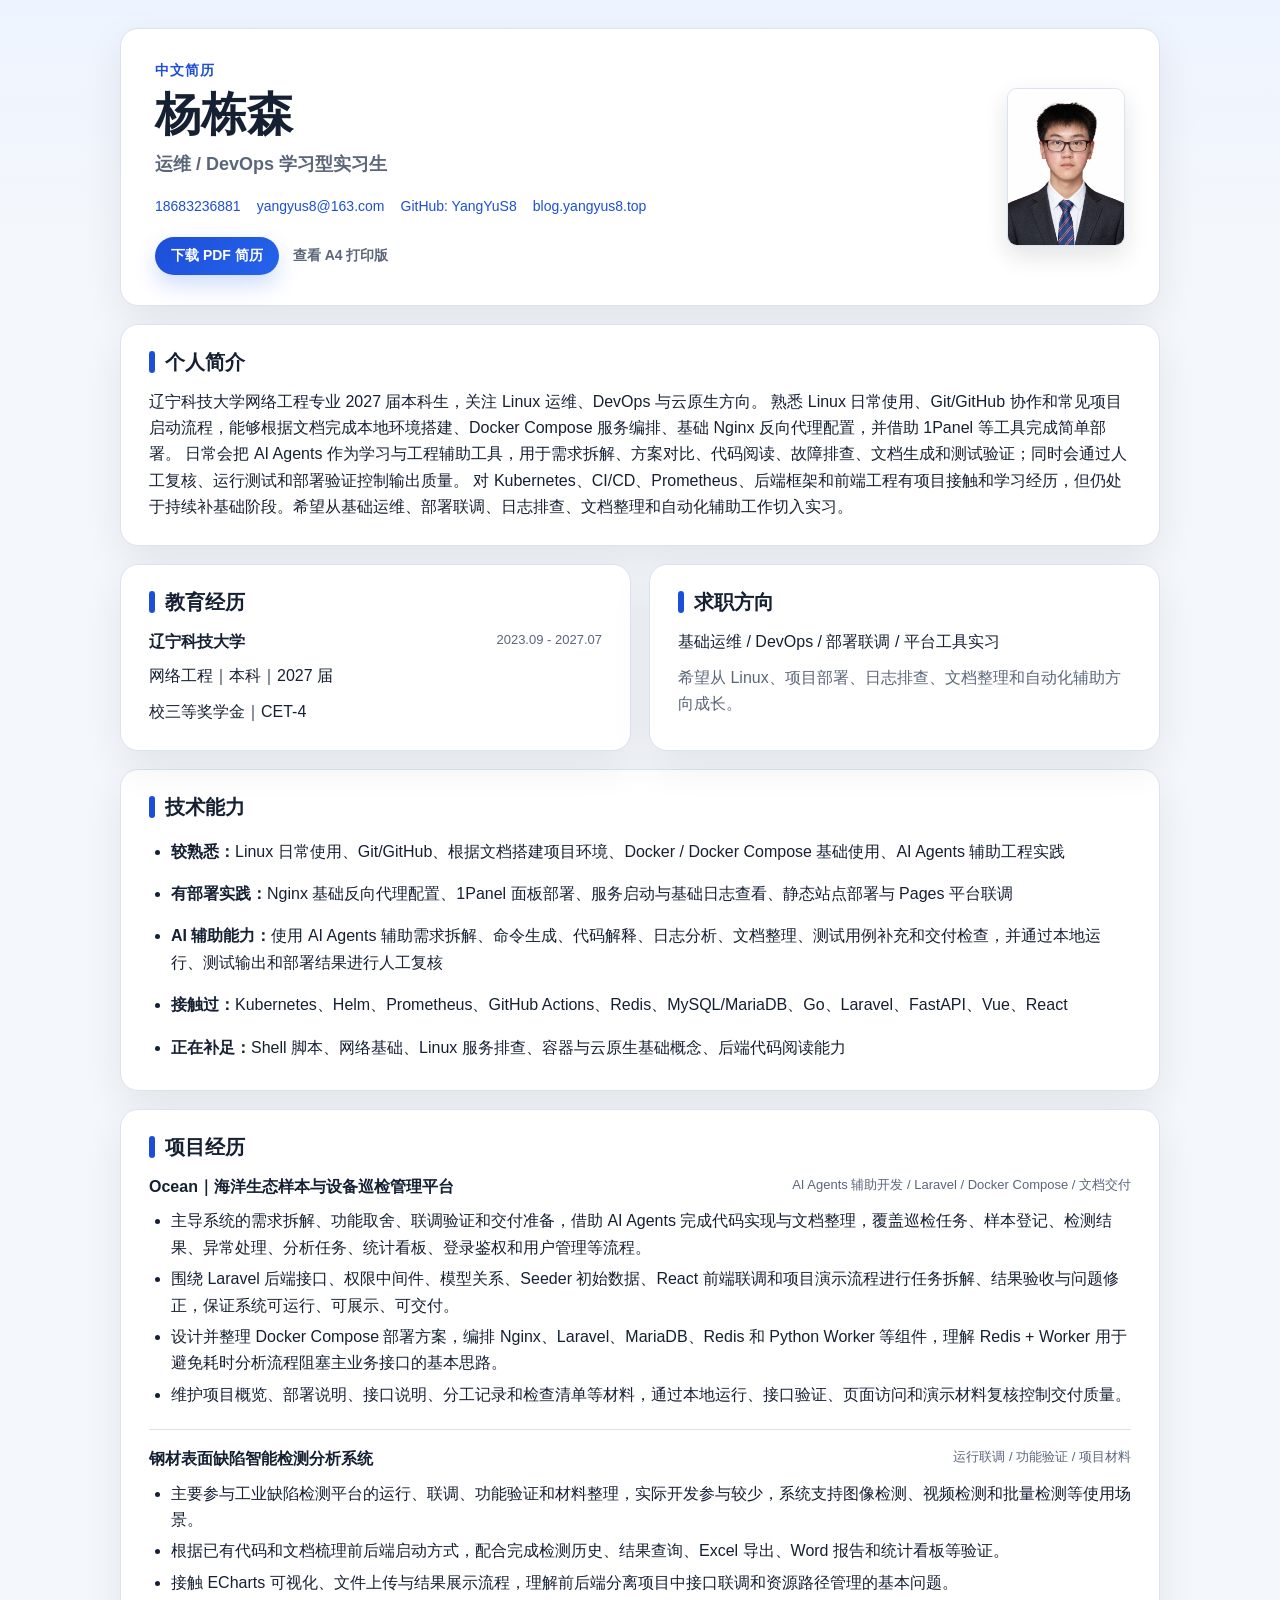
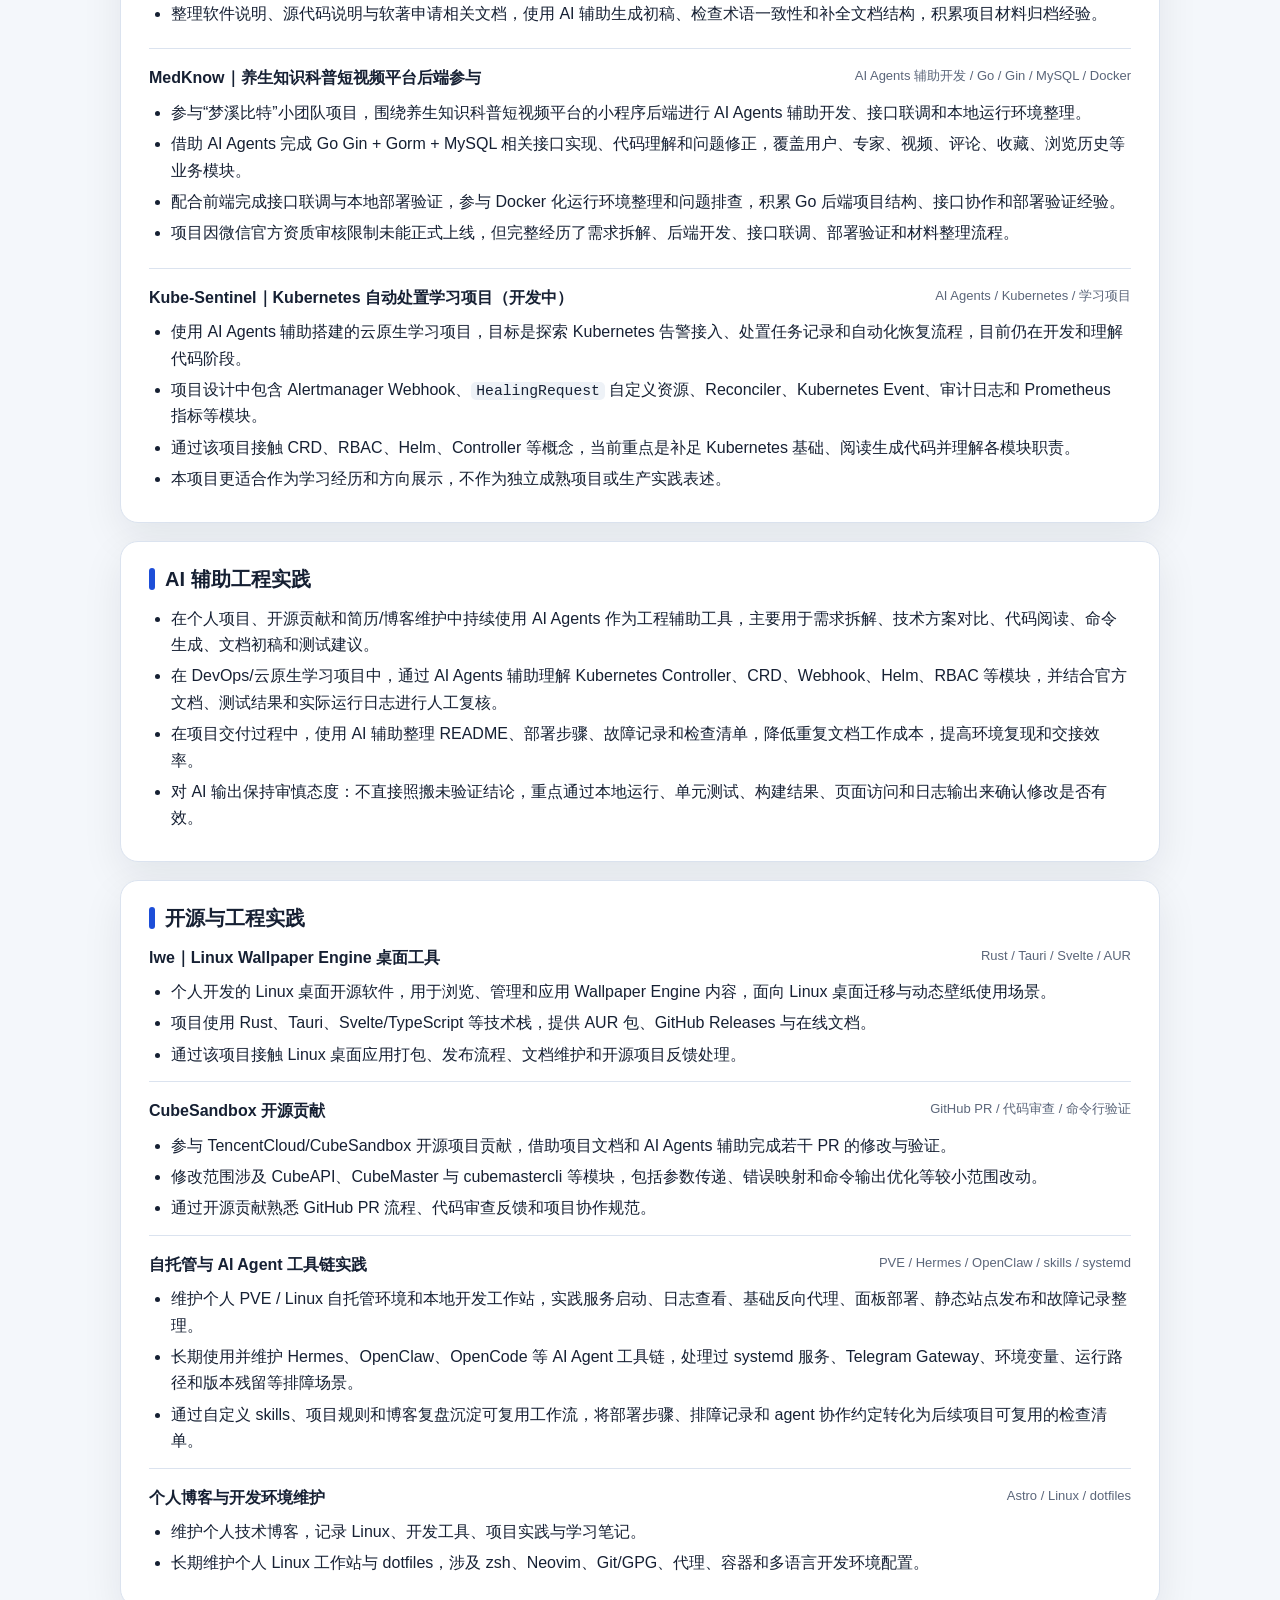
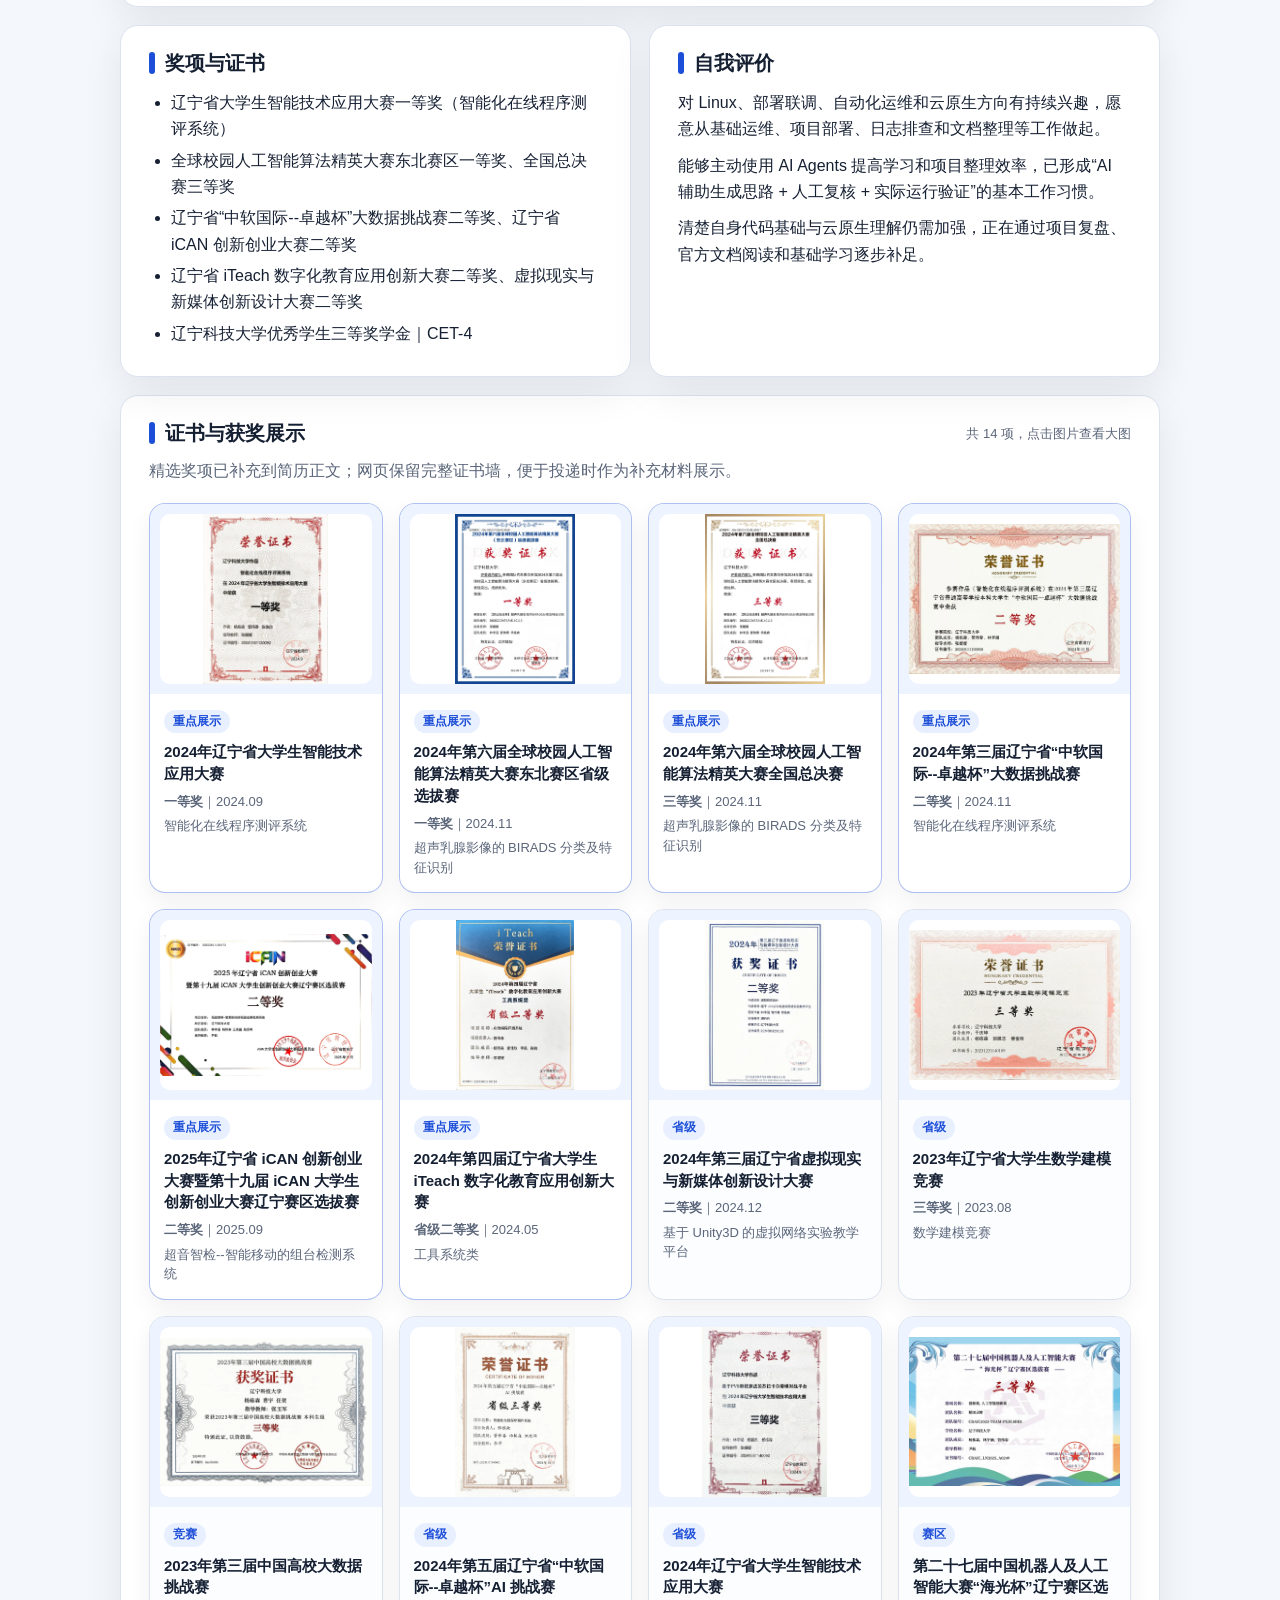
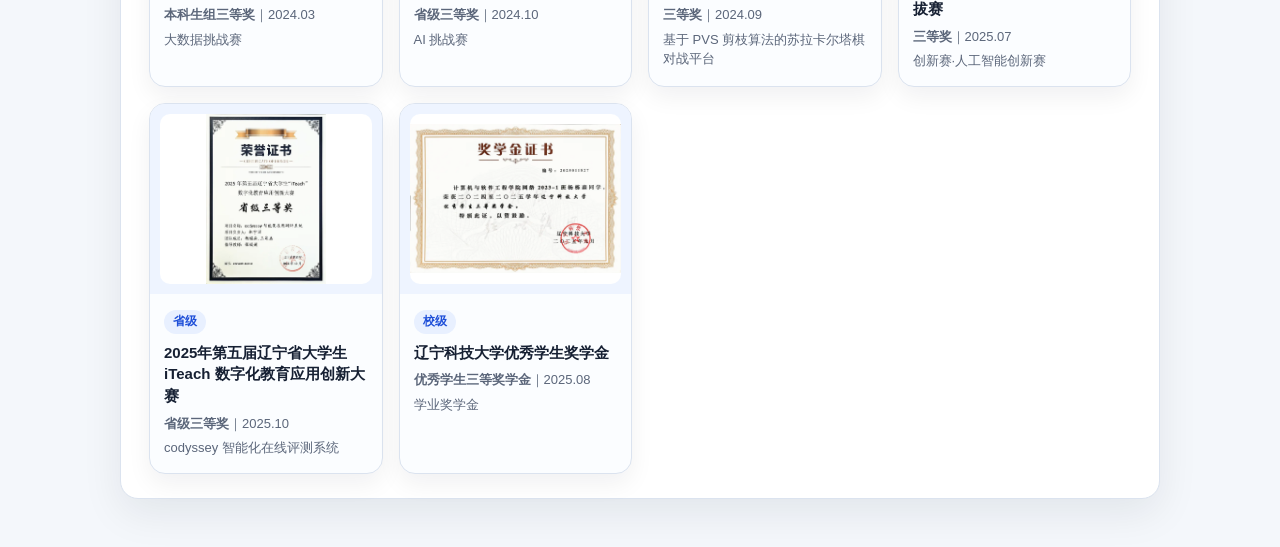
==== site/index.html @ 6beba950 "Add self-hosted agent workflow experience" ====
<!doctype html>
<html lang="zh-CN">
  <head>
    <meta charset="utf-8" />
    <meta name="viewport" content="width=device-width, initial-scale=1" />
    <title>杨栋森 - 运维 / DevOps 学习型实习简历</title>
    <meta
      name="description"
      content="杨栋森的中文技术简历，面向基础运维、DevOps、部署联调和平台工具实习岗位。"
    />
    <link rel="stylesheet" href="styles.css" />
  </head>
  <body>
    <main class="page">
      <header class="hero card">
        <div class="hero-main">
          <p class="eyebrow">中文简历</p>
          <h1>杨栋森</h1>
          <p class="subtitle">运维 / DevOps 学习型实习生</p>
          <div class="contact">
            <a href="tel:18683236881">18683236881</a>
            <a href="mailto:yangyus8@163.com">yangyus8@163.com</a>
            <a href="https://github.com/YangYuS8" target="_blank" rel="noreferrer">GitHub: YangYuS8</a>
            <a href="https://blog.yangyus8.top" target="_blank" rel="noreferrer">blog.yangyus8.top</a>
          </div>
          <div class="hero-actions">
            <a class="download-button" href="resume.pdf" download>下载 PDF 简历</a>
            <a class="secondary-link" href="resume-print.html" target="_blank" rel="noreferrer">查看 A4 打印版</a>
          </div>
        </div>
        <figure class="portrait" aria-label="一寸照">
          <img src="assets/avatar.png" alt="杨栋森一寸照" />
        </figure>
      </header>

      <section class="card section">
        <h2>个人简介</h2>
        <p>
          辽宁科技大学网络工程专业 2027 届本科生，关注 Linux 运维、DevOps 与云原生方向。
          熟悉 Linux 日常使用、Git/GitHub 协作和常见项目启动流程，能够根据文档完成本地环境搭建、Docker Compose 服务编排、基础 Nginx 反向代理配置，并借助 1Panel 等工具完成简单部署。
          日常会把 AI Agents 作为学习与工程辅助工具，用于需求拆解、方案对比、代码阅读、故障排查、文档生成和测试验证；同时会通过人工复核、运行测试和部署验证控制输出质量。
          对 Kubernetes、CI/CD、Prometheus、后端框架和前端工程有项目接触和学习经历，但仍处于持续补基础阶段。希望从基础运维、部署联调、日志排查、文档整理和自动化辅助工作切入实习。
        </p>
      </section>

      <section class="grid two">
        <div class="card section">
          <h2>教育经历</h2>
          <div class="item compact">
            <div class="item-head"><strong>辽宁科技大学</strong><span>2023.09 - 2027.07</span></div>
            <p>网络工程｜本科｜2027 届</p>
            <p>校三等奖学金｜CET-4</p>
          </div>
        </div>
        <div class="card section">
          <h2>求职方向</h2>
          <p>基础运维 / DevOps / 部署联调 / 平台工具实习</p>
          <p class="muted">希望从 Linux、项目部署、日志排查、文档整理和自动化辅助方向成长。</p>
        </div>
      </section>

      <section class="card section">
        <h2>技术能力</h2>
        <ul class="skills">
          <li><strong>较熟悉：</strong>Linux 日常使用、Git/GitHub、根据文档搭建项目环境、Docker / Docker Compose 基础使用、AI Agents 辅助工程实践</li>
          <li><strong>有部署实践：</strong>Nginx 基础反向代理配置、1Panel 面板部署、服务启动与基础日志查看、静态站点部署与 Pages 平台联调</li>
          <li><strong>AI 辅助能力：</strong>使用 AI Agents 辅助需求拆解、命令生成、代码解释、日志分析、文档整理、测试用例补充和交付检查，并通过本地运行、测试输出和部署结果进行人工复核</li>
          <li><strong>接触过：</strong>Kubernetes、Helm、Prometheus、GitHub Actions、Redis、MySQL/MariaDB、Go、Laravel、FastAPI、Vue、React</li>
          <li><strong>正在补足：</strong>Shell 脚本、网络基础、Linux 服务排查、容器与云原生基础概念、后端代码阅读能力</li>
        </ul>
      </section>

      <section class="card section">
        <h2>项目经历</h2>
        <article class="item">
          <div class="item-head"><strong>Ocean｜海洋生态样本与设备巡检管理平台</strong><span>AI Agents 辅助开发 / Laravel / Docker Compose / 文档交付</span></div>
          <ul>
            <li>主导系统的需求拆解、功能取舍、联调验证和交付准备，借助 AI Agents 完成代码实现与文档整理，覆盖巡检任务、样本登记、检测结果、异常处理、分析任务、统计看板、登录鉴权和用户管理等流程。</li>
            <li>围绕 Laravel 后端接口、权限中间件、模型关系、Seeder 初始数据、React 前端联调和项目演示流程进行任务拆解、结果验收与问题修正，保证系统可运行、可展示、可交付。</li>
            <li>设计并整理 Docker Compose 部署方案，编排 Nginx、Laravel、MariaDB、Redis 和 Python Worker 等组件，理解 Redis + Worker 用于避免耗时分析流程阻塞主业务接口的基本思路。</li>
            <li>维护项目概览、部署说明、接口说明、分工记录和检查清单等材料，通过本地运行、接口验证、页面访问和演示材料复核控制交付质量。</li>
          </ul>
        </article>
        <article class="item">
          <div class="item-head"><strong>钢材表面缺陷智能检测分析系统</strong><span>运行联调 / 功能验证 / 项目材料</span></div>
          <ul>
            <li>主要参与工业缺陷检测平台的运行、联调、功能验证和材料整理，实际开发参与较少，系统支持图像检测、视频检测和批量检测等使用场景。</li>
            <li>根据已有代码和文档梳理前后端启动方式，配合完成检测历史、结果查询、Excel 导出、Word 报告和统计看板等验证。</li>
            <li>接触 ECharts 可视化、文件上传与结果展示流程，理解前后端分离项目中接口联调和资源路径管理的基本问题。</li>
            <li>整理软件说明、源代码说明与软著申请相关文档，使用 AI 辅助生成初稿、检查术语一致性和补全文档结构，积累项目材料归档经验。</li>
          </ul>
        </article>
        <article class="item">
          <div class="item-head"><strong>MedKnow｜养生知识科普短视频平台后端参与</strong><span>AI Agents 辅助开发 / Go / Gin / MySQL / Docker</span></div>
          <ul>
            <li>参与“梦溪比特”小团队项目，围绕养生知识科普短视频平台的小程序后端进行 AI Agents 辅助开发、接口联调和本地运行环境整理。</li>
            <li>借助 AI Agents 完成 Go Gin + Gorm + MySQL 相关接口实现、代码理解和问题修正，覆盖用户、专家、视频、评论、收藏、浏览历史等业务模块。</li>
            <li>配合前端完成接口联调与本地部署验证，参与 Docker 化运行环境整理和问题排查，积累 Go 后端项目结构、接口协作和部署验证经验。</li>
            <li>项目因微信官方资质审核限制未能正式上线，但完整经历了需求拆解、后端开发、接口联调、部署验证和材料整理流程。</li>
          </ul>
        </article>
        <article class="item">
          <div class="item-head"><strong>Kube-Sentinel｜Kubernetes 自动处置学习项目（开发中）</strong><span>AI Agents / Kubernetes / 学习项目</span></div>
          <ul>
            <li>使用 AI Agents 辅助搭建的云原生学习项目，目标是探索 Kubernetes 告警接入、处置任务记录和自动化恢复流程，目前仍在开发和理解代码阶段。</li>
            <li>项目设计中包含 Alertmanager Webhook、<code>HealingRequest</code> 自定义资源、Reconciler、Kubernetes Event、审计日志和 Prometheus 指标等模块。</li>
            <li>通过该项目接触 CRD、RBAC、Helm、Controller 等概念，当前重点是补足 Kubernetes 基础、阅读生成代码并理解各模块职责。</li>
            <li>本项目更适合作为学习经历和方向展示，不作为独立成熟项目或生产实践表述。</li>
          </ul>
        </article>
      </section>

      <section class="card section">
        <h2>AI 辅助工程实践</h2>
        <ul>
          <li>在个人项目、开源贡献和简历/博客维护中持续使用 AI Agents 作为工程辅助工具，主要用于需求拆解、技术方案对比、代码阅读、命令生成、文档初稿和测试建议。</li>
          <li>在 DevOps/云原生学习项目中，通过 AI Agents 辅助理解 Kubernetes Controller、CRD、Webhook、Helm、RBAC 等模块，并结合官方文档、测试结果和实际运行日志进行人工复核。</li>
          <li>在项目交付过程中，使用 AI 辅助整理 README、部署步骤、故障记录和检查清单，降低重复文档工作成本，提高环境复现和交接效率。</li>
          <li>对 AI 输出保持审慎态度：不直接照搬未验证结论，重点通过本地运行、单元测试、构建结果、页面访问和日志输出来确认修改是否有效。</li>
        </ul>
      </section>

      <section class="card section">
        <h2>开源与工程实践</h2>
        <article class="item compact">
          <div class="item-head"><strong>lwe｜Linux Wallpaper Engine 桌面工具</strong><span>Rust / Tauri / Svelte / AUR</span></div>
          <ul>
            <li>个人开发的 Linux 桌面开源软件，用于浏览、管理和应用 Wallpaper Engine 内容，面向 Linux 桌面迁移与动态壁纸使用场景。</li>
            <li>项目使用 Rust、Tauri、Svelte/TypeScript 等技术栈，提供 AUR 包、GitHub Releases 与在线文档。</li>
            <li>通过该项目接触 Linux 桌面应用打包、发布流程、文档维护和开源项目反馈处理。</li>
          </ul>
        </article>
        <article class="item compact">
          <div class="item-head"><strong>CubeSandbox 开源贡献</strong><span>GitHub PR / 代码审查 / 命令行验证</span></div>
          <ul>
            <li>参与 TencentCloud/CubeSandbox 开源项目贡献，借助项目文档和 AI Agents 辅助完成若干 PR 的修改与验证。</li>
            <li>修改范围涉及 CubeAPI、CubeMaster 与 cubemastercli 等模块，包括参数传递、错误映射和命令输出优化等较小范围改动。</li>
            <li>通过开源贡献熟悉 GitHub PR 流程、代码审查反馈和项目协作规范。</li>
          </ul>
        </article>
        <article class="item compact">
          <div class="item-head"><strong>自托管与 AI Agent 工具链实践</strong><span>PVE / Hermes / OpenClaw / skills / systemd</span></div>
          <ul>
            <li>维护个人 PVE / Linux 自托管环境和本地开发工作站，实践服务启动、日志查看、基础反向代理、面板部署、静态站点发布和故障记录整理。</li>
            <li>长期使用并维护 Hermes、OpenClaw、OpenCode 等 AI Agent 工具链，处理过 systemd 服务、Telegram Gateway、环境变量、运行路径和版本残留等排障场景。</li>
            <li>通过自定义 skills、项目规则和博客复盘沉淀可复用工作流，将部署步骤、排障记录和 agent 协作约定转化为后续项目可复用的检查清单。</li>
          </ul>
        </article>
        <article class="item compact">
          <div class="item-head"><strong>个人博客与开发环境维护</strong><span>Astro / Linux / dotfiles</span></div>
          <ul>
            <li>维护个人技术博客，记录 Linux、开发工具、项目实践与学习笔记。</li>
            <li>长期维护个人 Linux 工作站与 dotfiles，涉及 zsh、Neovim、Git/GPG、代理、容器和多语言开发环境配置。</li>
          </ul>
        </article>
      </section>

      <section class="grid two">
        <div class="card section">
          <h2>奖项与证书</h2>
          <ul>
            <li>辽宁省大学生智能技术应用大赛一等奖（智能化在线程序测评系统）</li>
            <li>全球校园人工智能算法精英大赛东北赛区一等奖、全国总决赛三等奖</li>
            <li>辽宁省“中软国际--卓越杯”大数据挑战赛二等奖、辽宁省 iCAN 创新创业大赛二等奖</li>
            <li>辽宁省 iTeach 数字化教育应用创新大赛二等奖、虚拟现实与新媒体创新设计大赛二等奖</li>
            <li>辽宁科技大学优秀学生三等奖学金｜CET-4</li>
          </ul>
        </div>
        <div class="card section">
          <h2>自我评价</h2>
          <p>对 Linux、部署联调、自动化运维和云原生方向有持续兴趣，愿意从基础运维、项目部署、日志排查和文档整理等工作做起。</p>
          <p>能够主动使用 AI Agents 提高学习和项目整理效率，已形成“AI 辅助生成思路 + 人工复核 + 实际运行验证”的基本工作习惯。</p>
          <p>清楚自身代码基础与云原生理解仍需加强，正在通过项目复盘、官方文档阅读和基础学习逐步补足。</p>
        </div>
      </section>

      <section class="card section certificates-section">
        <div class="section-title-row">
          <h2>证书与获奖展示</h2>
          <span>共 14 项，点击图片查看大图</span>
        </div>
        <p class="muted">精选奖项已补充到简历正文；网页保留完整证书墙，便于投递时作为补充材料展示。</p>
        <div class="certificate-grid">
        <article class="certificate-card featured">
          <a href="assets/certificates/2024-liaoning-intelligent-tech-ojs-first.webp" target="_blank" rel="noreferrer">
            <img src="assets/certificates/2024-liaoning-intelligent-tech-ojs-first.webp" alt="2024年辽宁省大学生智能技术应用大赛 一等奖证书" loading="lazy" />
          </a>
          <div class="certificate-info">
            <span class="certificate-badge">重点展示</span>
            <h3>2024年辽宁省大学生智能技术应用大赛</h3>
            <p><strong>一等奖</strong>｜2024.09</p>
            <p>智能化在线程序测评系统</p>
          </div>
        </article>
        <article class="certificate-card featured">
          <a href="assets/certificates/2024-global-campus-ai-algorithm-ne-first.webp" target="_blank" rel="noreferrer">
            <img src="assets/certificates/2024-global-campus-ai-algorithm-ne-first.webp" alt="2024年第六届全球校园人工智能算法精英大赛东北赛区省级选拔赛 一等奖证书" loading="lazy" />
          </a>
          <div class="certificate-info">
            <span class="certificate-badge">重点展示</span>
            <h3>2024年第六届全球校园人工智能算法精英大赛东北赛区省级选拔赛</h3>
            <p><strong>一等奖</strong>｜2024.11</p>
            <p>超声乳腺影像的 BIRADS 分类及特征识别</p>
          </div>
        </article>
        <article class="certificate-card featured">
          <a href="assets/certificates/2024-global-campus-ai-algorithm-national-third.webp" target="_blank" rel="noreferrer">
            <img src="assets/certificates/2024-global-campus-ai-algorithm-national-third.webp" alt="2024年第六届全球校园人工智能算法精英大赛全国总决赛 三等奖证书" loading="lazy" />
          </a>
          <div class="certificate-info">
            <span class="certificate-badge">重点展示</span>
            <h3>2024年第六届全球校园人工智能算法精英大赛全国总决赛</h3>
            <p><strong>三等奖</strong>｜2024.11</p>
            <p>超声乳腺影像的 BIRADS 分类及特征识别</p>
          </div>
        </article>
        <article class="certificate-card featured">
          <a href="assets/certificates/2024-liaoning-big-data-challenge-second.webp" target="_blank" rel="noreferrer">
            <img src="assets/certificates/2024-liaoning-big-data-challenge-second.webp" alt="2024年第三届辽宁省“中软国际--卓越杯”大数据挑战赛 二等奖证书" loading="lazy" />
          </a>
          <div class="certificate-info">
            <span class="certificate-badge">重点展示</span>
            <h3>2024年第三届辽宁省“中软国际--卓越杯”大数据挑战赛</h3>
            <p><strong>二等奖</strong>｜2024.11</p>
            <p>智能化在线程序测评系统</p>
          </div>
        </article>
        <article class="certificate-card featured">
          <a href="assets/certificates/2025-liaoning-ican-entrepreneurship-second.webp" target="_blank" rel="noreferrer">
            <img src="assets/certificates/2025-liaoning-ican-entrepreneurship-second.webp" alt="2025年辽宁省 iCAN 创新创业大赛暨第十九届 iCAN 大学生创新创业大赛辽宁赛区选拔赛 二等奖证书" loading="lazy" />
          </a>
          <div class="certificate-info">
            <span class="certificate-badge">重点展示</span>
            <h3>2025年辽宁省 iCAN 创新创业大赛暨第十九届 iCAN 大学生创新创业大赛辽宁赛区选拔赛</h3>
            <p><strong>二等奖</strong>｜2025.09</p>
            <p>超音智检--智能移动的组台检测系统</p>
          </div>
        </article>
        <article class="certificate-card featured">
          <a href="assets/certificates/2024-iteach-digital-education-second.webp" target="_blank" rel="noreferrer">
            <img src="assets/certificates/2024-iteach-digital-education-second.webp" alt="2024年第四届辽宁省大学生 iTeach 数字化教育应用创新大赛 省级二等奖证书" loading="lazy" />
          </a>
          <div class="certificate-info">
            <span class="certificate-badge">重点展示</span>
            <h3>2024年第四届辽宁省大学生 iTeach 数字化教育应用创新大赛</h3>
            <p><strong>省级二等奖</strong>｜2024.05</p>
            <p>工具系统类</p>
          </div>
        </article>
        <article class="certificate-card">
          <a href="assets/certificates/2024-liaoning-vr-new-media-second.webp" target="_blank" rel="noreferrer">
            <img src="assets/certificates/2024-liaoning-vr-new-media-second.webp" alt="2024年第三届辽宁省虚拟现实与新媒体创新设计大赛 二等奖证书" loading="lazy" />
          </a>
          <div class="certificate-info">
            <span class="certificate-badge">省级</span>
            <h3>2024年第三届辽宁省虚拟现实与新媒体创新设计大赛</h3>
            <p><strong>二等奖</strong>｜2024.12</p>
            <p>基于 Unity3D 的虚拟网络实验教学平台</p>
          </div>
        </article>
        <article class="certificate-card">
          <a href="assets/certificates/2023-liaoning-math-modeling-third.webp" target="_blank" rel="noreferrer">
            <img src="assets/certificates/2023-liaoning-math-modeling-third.webp" alt="2023年辽宁省大学生数学建模竞赛 三等奖证书" loading="lazy" />
          </a>
          <div class="certificate-info">
            <span class="certificate-badge">省级</span>
            <h3>2023年辽宁省大学生数学建模竞赛</h3>
            <p><strong>三等奖</strong>｜2023.08</p>
            <p>数学建模竞赛</p>
          </div>
        </article>
        <article class="certificate-card">
          <a href="assets/certificates/2023-china-university-big-data-challenge-third.webp" target="_blank" rel="noreferrer">
            <img src="assets/certificates/2023-china-university-big-data-challenge-third.webp" alt="2023年第三届中国高校大数据挑战赛 本科生组三等奖证书" loading="lazy" />
          </a>
          <div class="certificate-info">
            <span class="certificate-badge">竞赛</span>
            <h3>2023年第三届中国高校大数据挑战赛</h3>
            <p><strong>本科生组三等奖</strong>｜2024.03</p>
            <p>大数据挑战赛</p>
          </div>
        </article>
        <article class="certificate-card">
          <a href="assets/certificates/2024-csii-excellence-ai-challenge-third.webp" target="_blank" rel="noreferrer">
            <img src="assets/certificates/2024-csii-excellence-ai-challenge-third.webp" alt="2024年第五届辽宁省“中软国际--卓越杯”AI 挑战赛 省级三等奖证书" loading="lazy" />
          </a>
          <div class="certificate-info">
            <span class="certificate-badge">省级</span>
            <h3>2024年第五届辽宁省“中软国际--卓越杯”AI 挑战赛</h3>
            <p><strong>省级三等奖</strong>｜2024.10</p>
            <p>AI 挑战赛</p>
          </div>
        </article>
        <article class="certificate-card">
          <a href="assets/certificates/2024-liaoning-intelligent-tech-surakarta-third.webp" target="_blank" rel="noreferrer">
            <img src="assets/certificates/2024-liaoning-intelligent-tech-surakarta-third.webp" alt="2024年辽宁省大学生智能技术应用大赛 三等奖证书" loading="lazy" />
          </a>
          <div class="certificate-info">
            <span class="certificate-badge">省级</span>
            <h3>2024年辽宁省大学生智能技术应用大赛</h3>
            <p><strong>三等奖</strong>｜2024.09</p>
            <p>基于 PVS 剪枝算法的苏拉卡尔塔棋对战平台</p>
          </div>
        </article>
        <article class="certificate-card">
          <a href="assets/certificates/2025-craic-liaoning-ai-innovation-third.webp" target="_blank" rel="noreferrer">
            <img src="assets/certificates/2025-craic-liaoning-ai-innovation-third.webp" alt="第二十七届中国机器人及人工智能大赛“海光杯”辽宁赛区选拔赛 三等奖证书" loading="lazy" />
          </a>
          <div class="certificate-info">
            <span class="certificate-badge">赛区</span>
            <h3>第二十七届中国机器人及人工智能大赛“海光杯”辽宁赛区选拔赛</h3>
            <p><strong>三等奖</strong>｜2025.07</p>
            <p>创新赛·人工智能创新赛</p>
          </div>
        </article>
        <article class="certificate-card">
          <a href="assets/certificates/2025-iteach-codyssey-third.webp" target="_blank" rel="noreferrer">
            <img src="assets/certificates/2025-iteach-codyssey-third.webp" alt="2025年第五届辽宁省大学生 iTeach 数字化教育应用创新大赛 省级三等奖证书" loading="lazy" />
          </a>
          <div class="certificate-info">
            <span class="certificate-badge">省级</span>
            <h3>2025年第五届辽宁省大学生 iTeach 数字化教育应用创新大赛</h3>
            <p><strong>省级三等奖</strong>｜2025.10</p>
            <p>codyssey 智能化在线评测系统</p>
          </div>
        </article>
        <article class="certificate-card">
          <a href="assets/certificates/2025-liaoning-university-scholarship-third.webp" target="_blank" rel="noreferrer">
            <img src="assets/certificates/2025-liaoning-university-scholarship-third.webp" alt="辽宁科技大学优秀学生奖学金 优秀学生三等奖学金证书" loading="lazy" />
          </a>
          <div class="certificate-info">
            <span class="certificate-badge">校级</span>
            <h3>辽宁科技大学优秀学生奖学金</h3>
            <p><strong>优秀学生三等奖学金</strong>｜2025.08</p>
            <p>学业奖学金</p>
          </div>
        </article>
        </div>
      </section>
    </main>
  </body>
</html>
---- site/styles.css ----
:root {
  --bg: #f4f7fb;
  --card: #ffffff;
  --text: #162033;
  --muted: #5b667a;
  --border: #dbe3ef;
  --accent: #1d4ed8;
  --accent-soft: #e8f0ff;
  --shadow: 0 14px 40px rgba(15, 23, 42, 0.08);
}

* {
  box-sizing: border-box;
}

body {
  margin: 0;
  font-family: -apple-system, BlinkMacSystemFont, "Segoe UI", "Noto Sans SC", "Noto Sans", sans-serif;
  line-height: 1.65;
  background: linear-gradient(180deg, #eef4ff 0%, var(--bg) 260px);
  color: var(--text);
}

a {
  color: var(--accent);
  text-decoration: none;
}

a:hover {
  text-decoration: underline;
}

code {
  padding: 1px 5px;
  border-radius: 5px;
  background: #eef2f7;
  font-family: "JetBrains Mono", "SFMono-Regular", Consolas, monospace;
  font-size: 0.92em;
}

.page {
  width: min(1040px, calc(100vw - 32px));
  margin: 28px auto 48px;
}

.card {
  background: var(--card);
  border: 1px solid var(--border);
  border-radius: 18px;
  box-shadow: var(--shadow);
}

.hero {
  display: grid;
  grid-template-columns: 1fr 132px;
  gap: 28px;
  align-items: center;
  padding: 30px 34px;
  margin-bottom: 18px;
}

.hero-main {
  min-width: 0;
}

.eyebrow {
  margin: 0 0 8px;
  color: var(--accent);
  font-size: 14px;
  font-weight: 700;
  letter-spacing: 0.08em;
}

.hero h1 {
  margin: 0;
  font-size: clamp(32px, 5vw, 46px);
  line-height: 1.08;
}

.subtitle {
  margin: 10px 0 0;
  color: var(--muted);
  font-size: 18px;
  font-weight: 600;
}

.contact {
  display: flex;
  flex-wrap: wrap;
  gap: 8px 16px;
  margin-top: 16px;
  font-size: 14px;
}

.hero-actions {
  display: flex;
  flex-wrap: wrap;
  align-items: center;
  gap: 10px 14px;
  margin-top: 18px;
}

.download-button {
  display: inline-flex;
  align-items: center;
  justify-content: center;
  min-height: 38px;
  padding: 0 16px;
  border-radius: 999px;
  color: #ffffff;
  background: linear-gradient(135deg, #1d4ed8, #2563eb);
  box-shadow: 0 10px 22px rgba(37, 99, 235, 0.22);
  font-size: 14px;
  font-weight: 700;
}

.download-button:hover {
  text-decoration: none;
  transform: translateY(-1px);
}

.secondary-link {
  color: var(--muted);
  font-size: 14px;
  font-weight: 600;
}

.portrait {
  margin: 0;
  justify-self: end;
}

.portrait img {
  display: block;
  width: 118px;
  height: 158px;
  object-fit: cover;
  border: 1px solid var(--border);
  border-radius: 10px;
  background: #ffffff;
  box-shadow: 0 10px 24px rgba(15, 23, 42, 0.12);
}

.section {
  padding: 24px 28px;
  margin-bottom: 18px;
}

.section h2 {
  display: flex;
  align-items: center;
  gap: 10px;
  margin: 0 0 14px;
  font-size: 20px;
  line-height: 1.3;
}

.section h2::before {
  content: "";
  width: 6px;
  height: 22px;
  border-radius: 999px;
  background: var(--accent);
}

.section p {
  margin: 0 0 10px;
}

.section p:last-child {
  margin-bottom: 0;
}

.grid {
  display: grid;
  gap: 18px;
}

.grid.two {
  grid-template-columns: repeat(2, minmax(0, 1fr));
}

.item {
  padding: 16px 0;
  border-top: 1px solid var(--border);
}

.item:first-of-type {
  padding-top: 0;
  border-top: 0;
}

.item:last-child {
  padding-bottom: 0;
}

.item-head {
  display: flex;
  justify-content: space-between;
  gap: 18px;
  margin-bottom: 8px;
}

.item-head strong {
  font-size: 16px;
}

.item-head span {
  color: var(--muted);
  font-size: 13px;
  white-space: nowrap;
}

.compact {
  padding-bottom: 8px;
}

ul {
  margin: 8px 0 0;
  padding-left: 22px;
}

li {
  margin: 5px 0;
}

.skills {
  display: grid;
  gap: 6px;
}

.muted {
  color: var(--muted);
}

.section-title-row {
  display: flex;
  align-items: center;
  justify-content: space-between;
  gap: 14px;
  margin-bottom: 12px;
}

.section-title-row h2 {
  margin-bottom: 0;
}

.section-title-row span {
  color: var(--muted);
  font-size: 13px;
}

.certificate-grid {
  display: grid;
  grid-template-columns: repeat(auto-fit, minmax(210px, 1fr));
  gap: 16px;
  margin-top: 18px;
}

.certificate-card {
  overflow: hidden;
  border: 1px solid var(--border);
  border-radius: 16px;
  background: #fbfdff;
  box-shadow: 0 10px 24px rgba(15, 23, 42, 0.06);
}

.certificate-card.featured {
  border-color: rgba(29, 78, 216, 0.35);
  background: linear-gradient(180deg, #f7fbff 0%, #ffffff 45%);
}

.certificate-card a {
  display: block;
  height: 190px;
  padding: 10px;
  background: #eef4ff;
}

.certificate-card img {
  display: block;
  width: 100%;
  height: 100%;
  object-fit: contain;
  border-radius: 10px;
  background: #ffffff;
}

.certificate-info {
  padding: 13px 14px 15px;
}

.certificate-info h3 {
  margin: 8px 0 7px;
  font-size: 15px;
  line-height: 1.45;
}

.certificate-info p {
  margin: 5px 0;
  color: var(--muted);
  font-size: 13px;
  line-height: 1.5;
}

.certificate-badge {
  display: inline-flex;
  align-items: center;
  border-radius: 999px;
  padding: 2px 9px;
  color: var(--accent);
  background: var(--accent-soft);
  font-size: 12px;
  font-weight: 700;
}

@media (max-width: 760px) {
  .page {
    width: calc(100vw - 20px);
    margin: 12px auto 28px;
  }

  .hero,
  .grid.two {
    grid-template-columns: 1fr;
  }

  .hero,
  .section {
    padding: 22px 18px;
  }

  .contact {
    justify-content: flex-start;
  }

  .hero-actions {
    align-items: flex-start;
    flex-direction: column;
  }

  .portrait {
    justify-self: start;
  }

  .portrait img {
    width: 96px;
    height: 128px;
  }

  .item-head {
    display: grid;
    gap: 4px;
  }

  .section-title-row {
    align-items: flex-start;
    flex-direction: column;
  }

  .certificate-grid {
    grid-template-columns: 1fr;
  }

  .item-head span {
    white-space: normal;
  }
}

@media print {
  body {
    background: #ffffff;
  }

  .page {
    width: 100%;
    margin: 0;
  }

  .card {
    border: 0;
    border-radius: 0;
    box-shadow: none;
  }

  .hero,
  .section {
    padding: 12px 0;
    margin-bottom: 8px;
  }

  .section h2 {
    margin-bottom: 8px;
  }

  .item {
    padding: 9px 0;
  }

  a {
    color: var(--text);
  }

  .hero-actions {
    display: none;
  }

  .certificates-section {
    page-break-before: always;
  }

  .certificate-grid {
    grid-template-columns: repeat(2, minmax(0, 1fr));
  }

  .certificate-card {
    break-inside: avoid;
    box-shadow: none;
  }

}
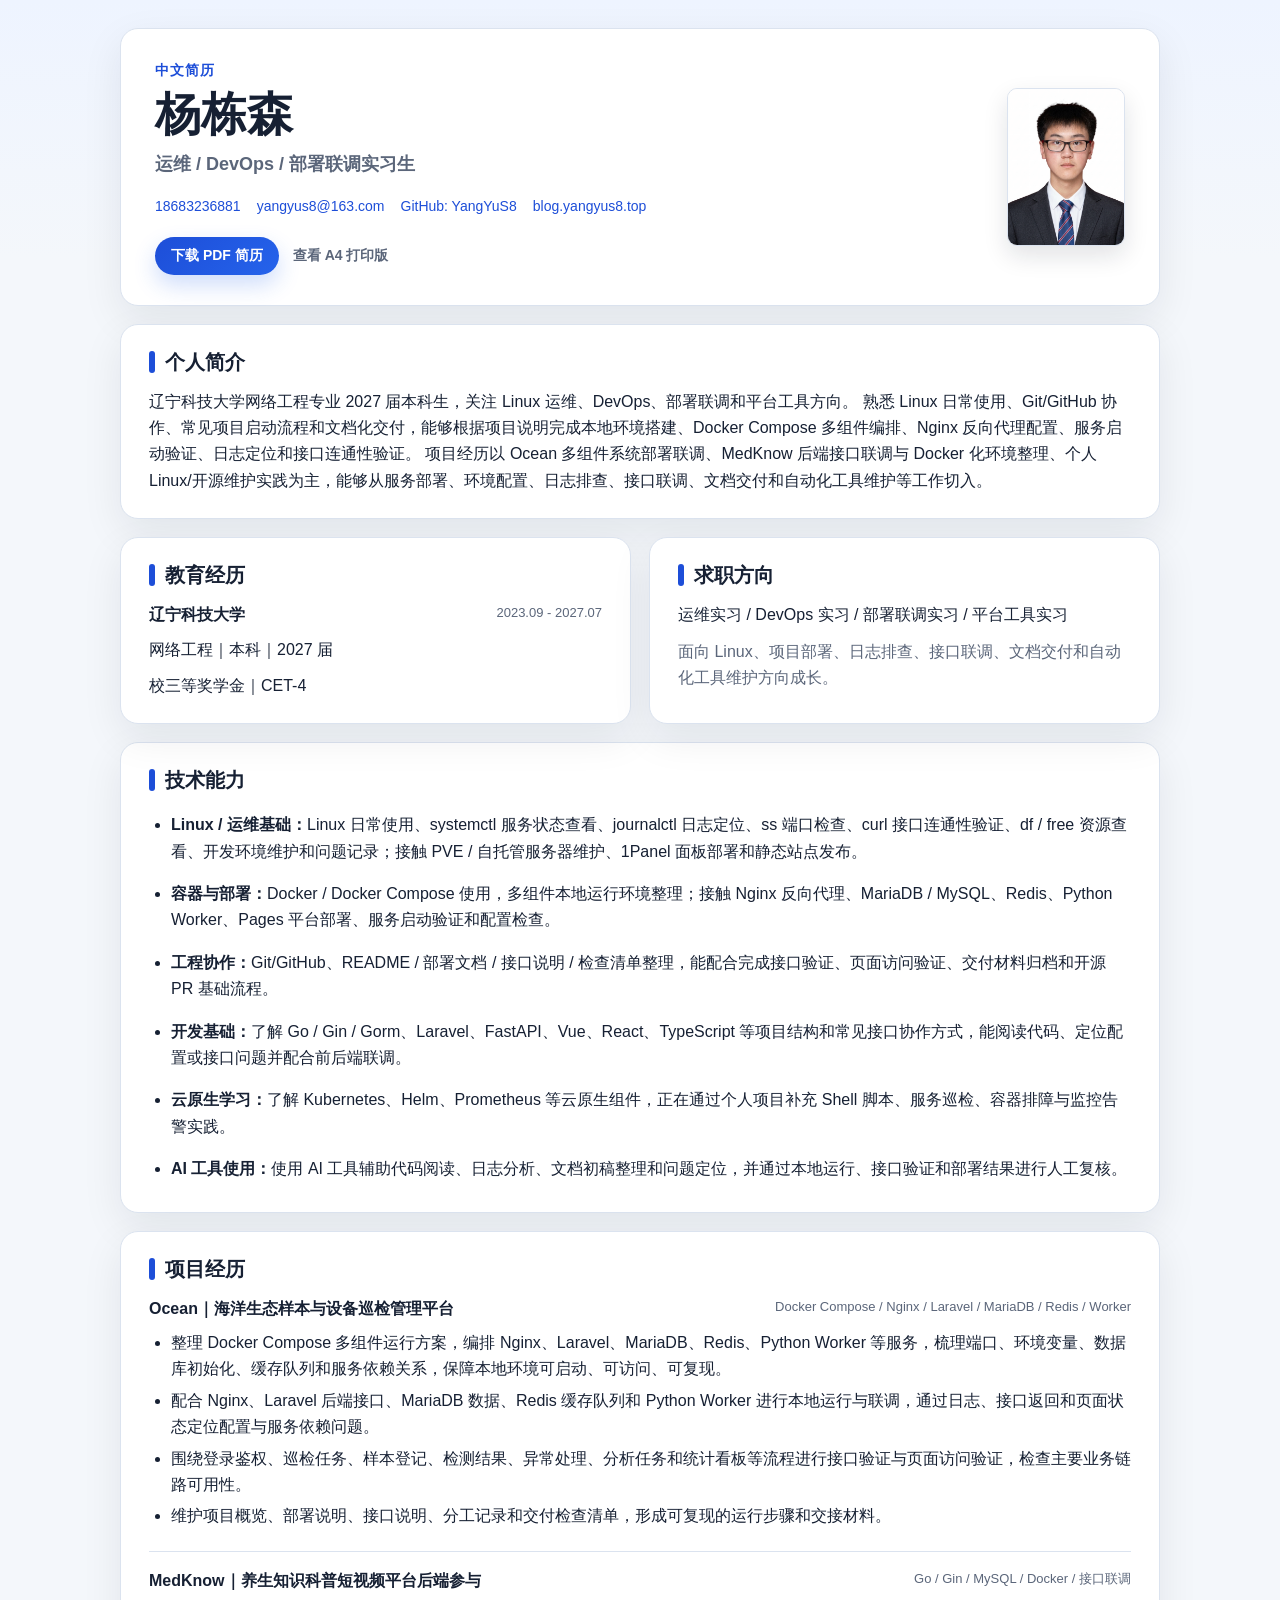
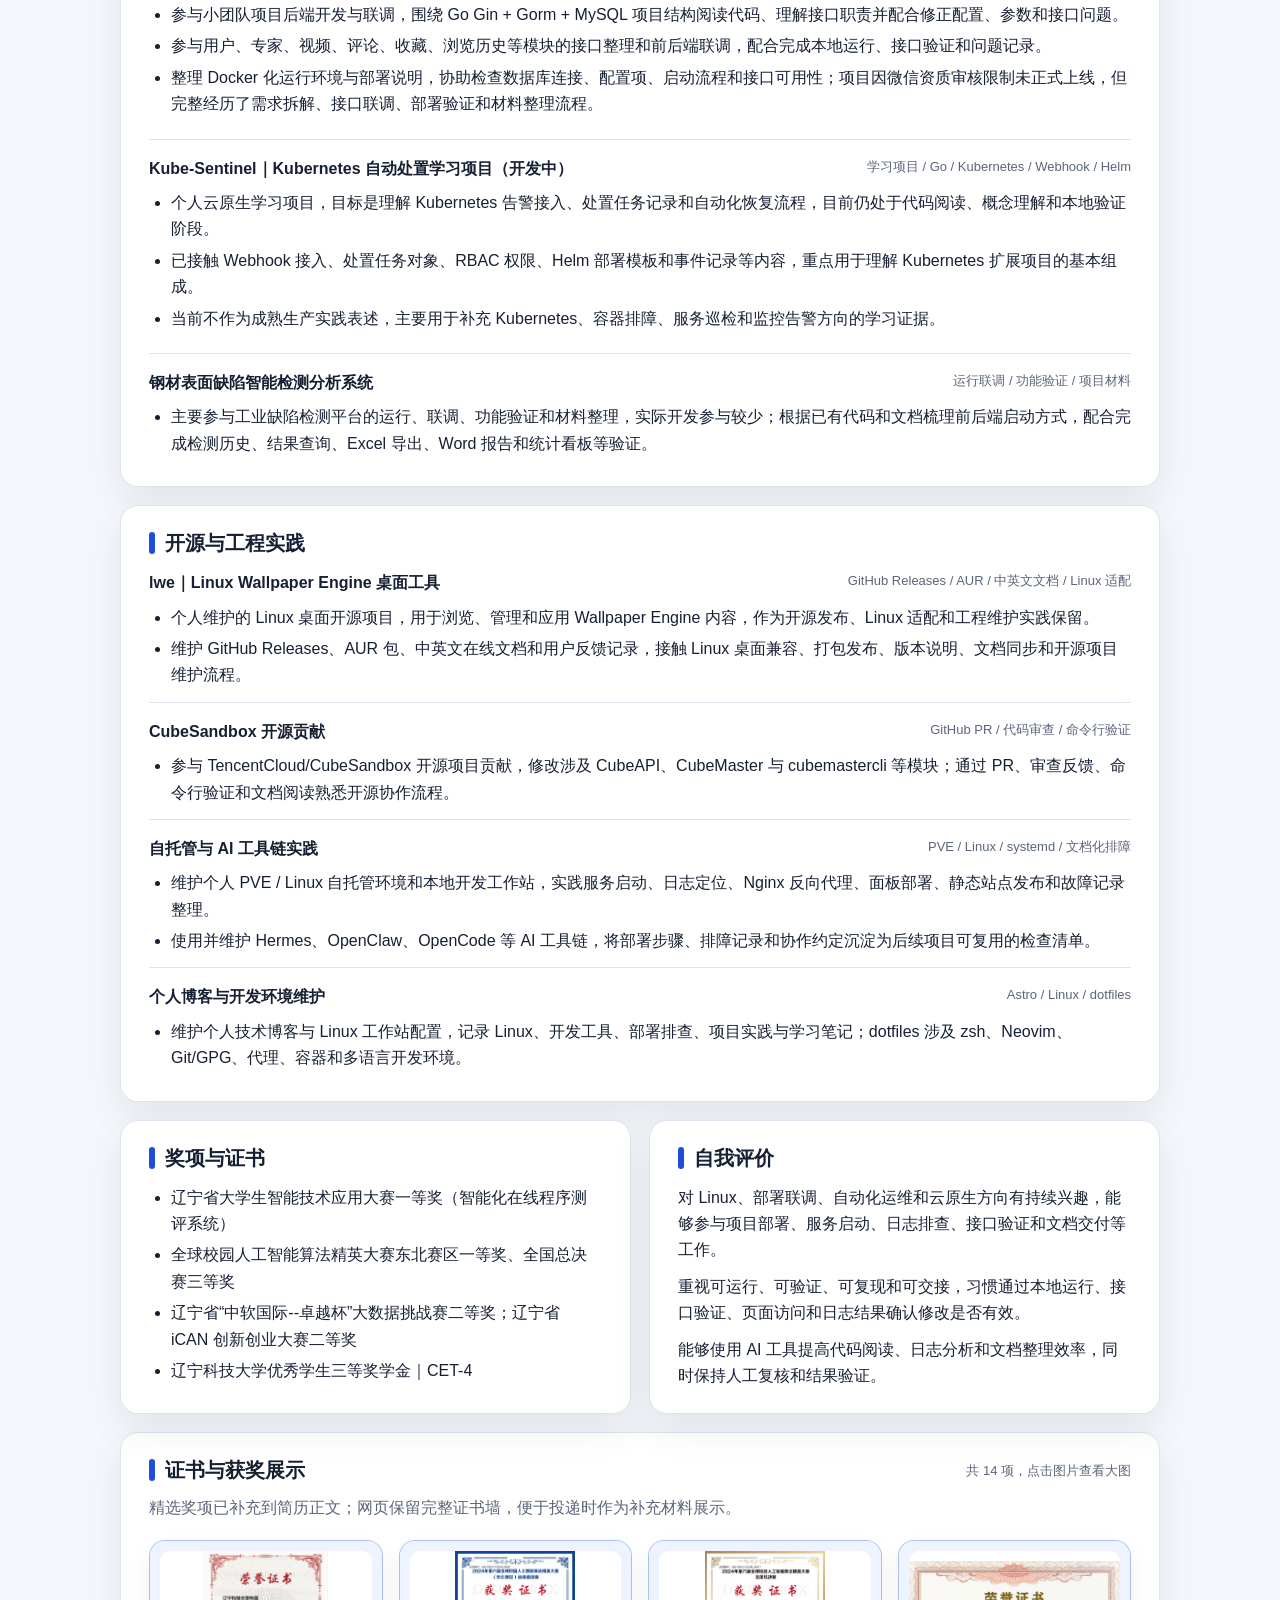
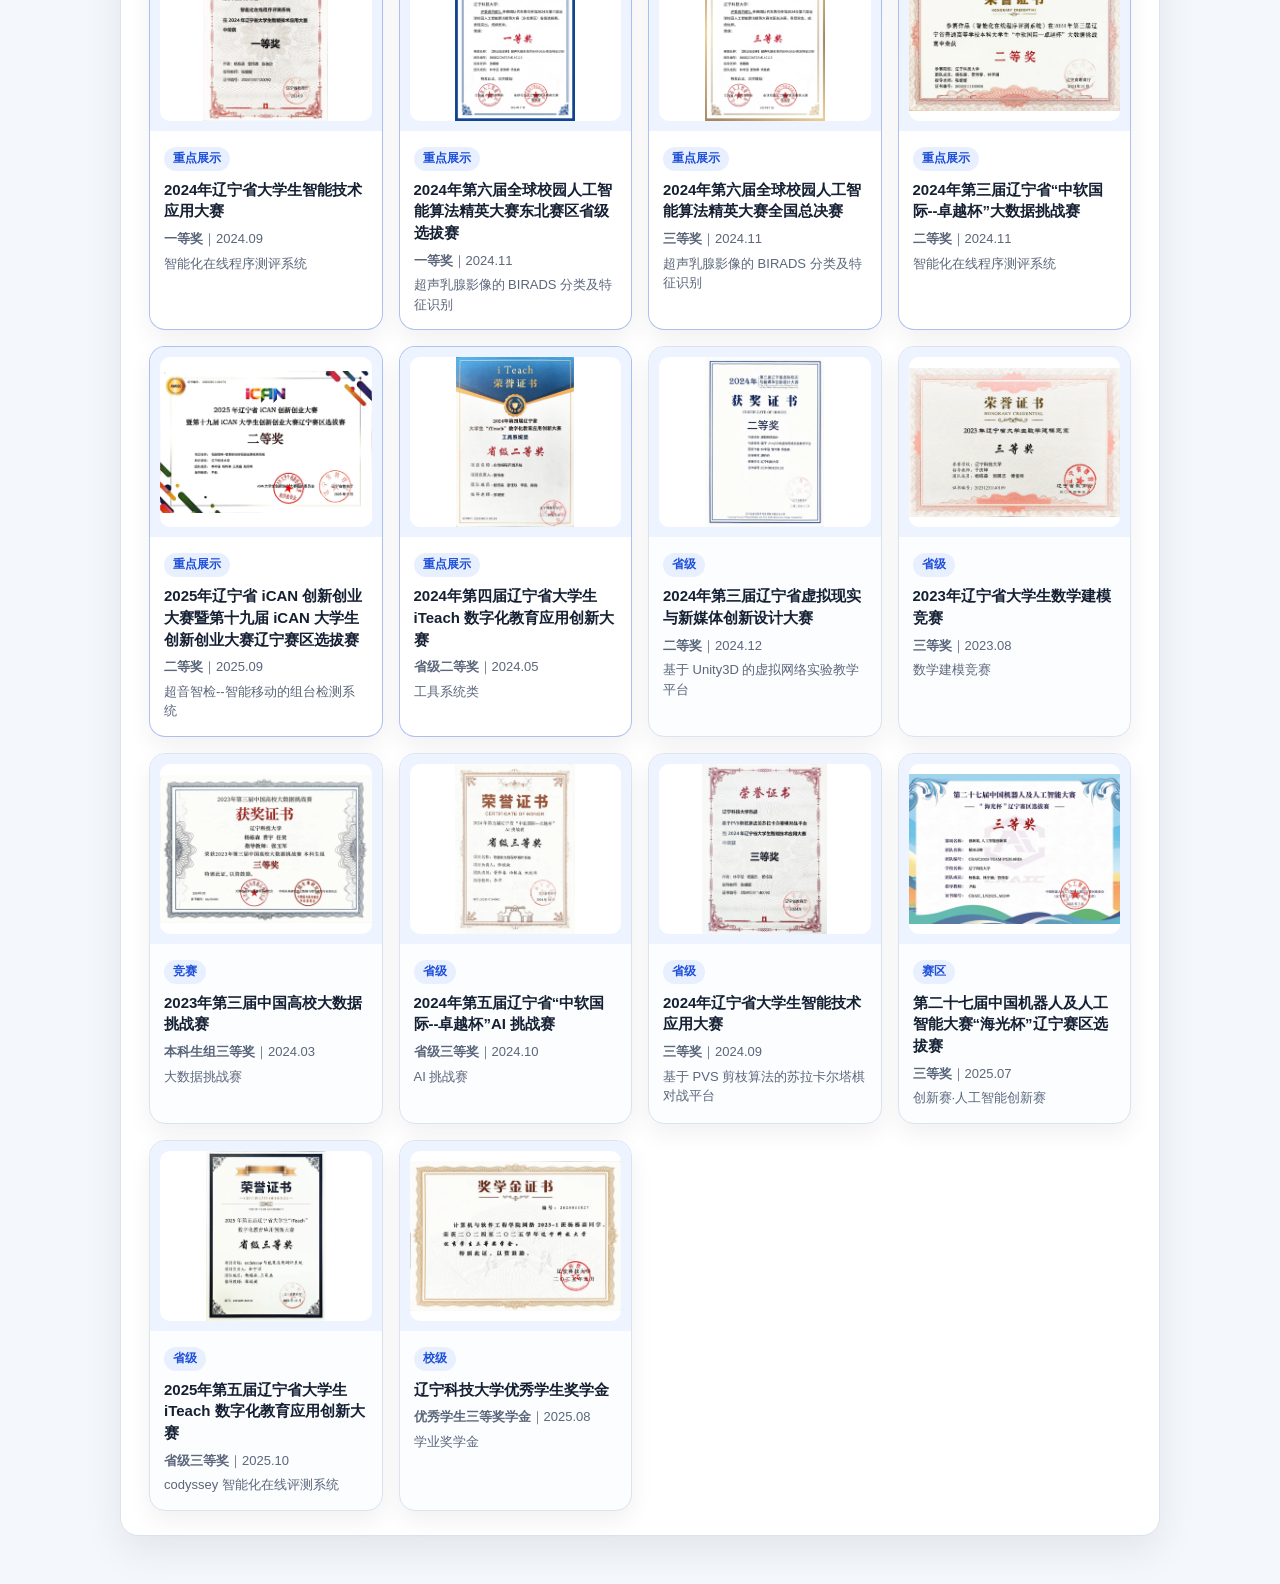
==== commit da7966a4: "Polish DevOps resume layout" ====
--- a/site/index.html
+++ b/site/index.html
@@ -3,10 +3,10 @@
   <head>
     <meta charset="utf-8" />
     <meta name="viewport" content="width=device-width, initial-scale=1" />
-    <title>杨栋森 - 运维 / DevOps 学习型实习简历</title>
+    <title>杨栋森 - 运维 / DevOps / 部署联调实习简历</title>
     <meta
       name="description"
-      content="杨栋森的中文技术简历，面向基础运维、DevOps、部署联调和平台工具实习岗位。"
+      content="杨栋森的中文技术简历，面向运维、DevOps、部署联调、交付运维和平台工具实习岗位。"
     />
     <link rel="stylesheet" href="styles.css" />
   </head>
@@ -16,7 +16,7 @@
         <div class="hero-main">
           <p class="eyebrow">中文简历</p>
           <h1>杨栋森</h1>
-          <p class="subtitle">运维 / DevOps 学习型实习生</p>
+          <p class="subtitle">运维 / DevOps / 部署联调实习生</p>
           <div class="contact">
             <a href="tel:18683236881">18683236881</a>
             <a href="mailto:yangyus8@163.com">yangyus8@163.com</a>
@@ -36,10 +36,9 @@
       <section class="card section">
         <h2>个人简介</h2>
         <p>
-          辽宁科技大学网络工程专业 2027 届本科生，关注 Linux 运维、DevOps 与云原生方向。
-          熟悉 Linux 日常使用、Git/GitHub 协作和常见项目启动流程，能够根据文档完成本地环境搭建、Docker Compose 服务编排、基础 Nginx 反向代理配置，并借助 1Panel 等工具完成简单部署。
-          日常会把 AI Agents 作为学习与工程辅助工具，用于需求拆解、方案对比、代码阅读、故障排查、文档生成和测试验证；同时会通过人工复核、运行测试和部署验证控制输出质量。
-          对 Kubernetes、CI/CD、Prometheus、后端框架和前端工程有项目接触和学习经历，但仍处于持续补基础阶段。希望从基础运维、部署联调、日志排查、文档整理和自动化辅助工作切入实习。
+          辽宁科技大学网络工程专业 2027 届本科生，关注 Linux 运维、DevOps、部署联调和平台工具方向。
+          熟悉 Linux 日常使用、Git/GitHub 协作、常见项目启动流程和文档化交付，能够根据项目说明完成本地环境搭建、Docker Compose 多组件编排、Nginx 反向代理配置、服务启动验证、日志定位和接口连通性验证。
+          项目经历以 Ocean 多组件系统部署联调、MedKnow 后端接口联调与 Docker 化环境整理、个人 Linux/开源维护实践为主，能够从服务部署、环境配置、日志排查、接口联调、文档交付和自动化工具维护等工作切入。
         </p>
       </section>
 
@@ -54,103 +53,84 @@
         </div>
         <div class="card section">
           <h2>求职方向</h2>
-          <p>基础运维 / DevOps / 部署联调 / 平台工具实习</p>
-          <p class="muted">希望从 Linux、项目部署、日志排查、文档整理和自动化辅助方向成长。</p>
+          <p>运维实习 / DevOps 实习 / 部署联调实习 / 平台工具实习</p>
+          <p class="muted">面向 Linux、项目部署、日志排查、接口联调、文档交付和自动化工具维护方向成长。</p>
         </div>
       </section>
 
       <section class="card section">
         <h2>技术能力</h2>
         <ul class="skills">
-          <li><strong>较熟悉：</strong>Linux 日常使用、Git/GitHub、根据文档搭建项目环境、Docker / Docker Compose 基础使用、AI Agents 辅助工程实践</li>
-          <li><strong>有部署实践：</strong>Nginx 基础反向代理配置、1Panel 面板部署、服务启动与基础日志查看、静态站点部署与 Pages 平台联调</li>
-          <li><strong>AI 辅助能力：</strong>使用 AI Agents 辅助需求拆解、命令生成、代码解释、日志分析、文档整理、测试用例补充和交付检查，并通过本地运行、测试输出和部署结果进行人工复核</li>
-          <li><strong>接触过：</strong>Kubernetes、Helm、Prometheus、GitHub Actions、Redis、MySQL/MariaDB、Go、Laravel、FastAPI、Vue、React</li>
-          <li><strong>正在补足：</strong>Shell 脚本、网络基础、Linux 服务排查、容器与云原生基础概念、后端代码阅读能力</li>
+          <li><strong>Linux / 运维基础：</strong>Linux 日常使用、systemctl 服务状态查看、journalctl 日志定位、ss 端口检查、curl 接口连通性验证、df / free 资源查看、开发环境维护和问题记录；接触 PVE / 自托管服务器维护、1Panel 面板部署和静态站点发布。</li>
+          <li><strong>容器与部署：</strong>Docker / Docker Compose 使用，多组件本地运行环境整理；接触 Nginx 反向代理、MariaDB / MySQL、Redis、Python Worker、Pages 平台部署、服务启动验证和配置检查。</li>
+          <li><strong>工程协作：</strong>Git/GitHub、README / 部署文档 / 接口说明 / 检查清单整理，能配合完成接口验证、页面访问验证、交付材料归档和开源 PR 基础流程。</li>
+          <li><strong>开发基础：</strong>了解 Go / Gin / Gorm、Laravel、FastAPI、Vue、React、TypeScript 等项目结构和常见接口协作方式，能阅读代码、定位配置或接口问题并配合前后端联调。</li>
+          <li><strong>云原生学习：</strong>了解 Kubernetes、Helm、Prometheus 等云原生组件，正在通过个人项目补充 Shell 脚本、服务巡检、容器排障与监控告警实践。</li>
+          <li><strong>AI 工具使用：</strong>使用 AI 工具辅助代码阅读、日志分析、文档初稿整理和问题定位，并通过本地运行、接口验证和部署结果进行人工复核。</li>
         </ul>
       </section>
 
       <section class="card section">
         <h2>项目经历</h2>
         <article class="item">
-          <div class="item-head"><strong>Ocean｜海洋生态样本与设备巡检管理平台</strong><span>AI Agents 辅助开发 / Laravel / Docker Compose / 文档交付</span></div>
-          <ul>
-            <li>主导系统的需求拆解、功能取舍、联调验证和交付准备，借助 AI Agents 完成代码实现与文档整理，覆盖巡检任务、样本登记、检测结果、异常处理、分析任务、统计看板、登录鉴权和用户管理等流程。</li>
-            <li>围绕 Laravel 后端接口、权限中间件、模型关系、Seeder 初始数据、React 前端联调和项目演示流程进行任务拆解、结果验收与问题修正，保证系统可运行、可展示、可交付。</li>
-            <li>设计并整理 Docker Compose 部署方案，编排 Nginx、Laravel、MariaDB、Redis 和 Python Worker 等组件，理解 Redis + Worker 用于避免耗时分析流程阻塞主业务接口的基本思路。</li>
-            <li>维护项目概览、部署说明、接口说明、分工记录和检查清单等材料，通过本地运行、接口验证、页面访问和演示材料复核控制交付质量。</li>
+          <div class="item-head"><strong>Ocean｜海洋生态样本与设备巡检管理平台</strong><span>Docker Compose / Nginx / Laravel / MariaDB / Redis / Worker</span></div>
+          <ul>
+            <li>整理 Docker Compose 多组件运行方案，编排 Nginx、Laravel、MariaDB、Redis、Python Worker 等服务，梳理端口、环境变量、数据库初始化、缓存队列和服务依赖关系，保障本地环境可启动、可访问、可复现。</li>
+            <li>配合 Nginx、Laravel 后端接口、MariaDB 数据、Redis 缓存队列和 Python Worker 进行本地运行与联调，通过日志、接口返回和页面状态定位配置与服务依赖问题。</li>
+            <li>围绕登录鉴权、巡检任务、样本登记、检测结果、异常处理、分析任务和统计看板等流程进行接口验证与页面访问验证，检查主要业务链路可用性。</li>
+            <li>维护项目概览、部署说明、接口说明、分工记录和交付检查清单，形成可复现的运行步骤和交接材料。</li>
+          </ul>
+        </article>
+        <article class="item">
+          <div class="item-head"><strong>MedKnow｜养生知识科普短视频平台后端参与</strong><span>Go / Gin / MySQL / Docker / 接口联调</span></div>
+          <ul>
+            <li>参与小团队项目后端开发与联调，围绕 Go Gin + Gorm + MySQL 项目结构阅读代码、理解接口职责并配合修正配置、参数和接口问题。</li>
+            <li>参与用户、专家、视频、评论、收藏、浏览历史等模块的接口整理和前后端联调，配合完成本地运行、接口验证和问题记录。</li>
+            <li>整理 Docker 化运行环境与部署说明，协助检查数据库连接、配置项、启动流程和接口可用性；项目因微信资质审核限制未正式上线，但完整经历了需求拆解、接口联调、部署验证和材料整理流程。</li>
+          </ul>
+        </article>
+        <article class="item">
+          <div class="item-head"><strong>Kube-Sentinel｜Kubernetes 自动处置学习项目（开发中）</strong><span>学习项目 / Go / Kubernetes / Webhook / Helm</span></div>
+          <ul>
+            <li>个人云原生学习项目，目标是理解 Kubernetes 告警接入、处置任务记录和自动化恢复流程，目前仍处于代码阅读、概念理解和本地验证阶段。</li>
+            <li>已接触 Webhook 接入、处置任务对象、RBAC 权限、Helm 部署模板和事件记录等内容，重点用于理解 Kubernetes 扩展项目的基本组成。</li>
+            <li>当前不作为成熟生产实践表述，主要用于补充 Kubernetes、容器排障、服务巡检和监控告警方向的学习证据。</li>
           </ul>
         </article>
         <article class="item">
           <div class="item-head"><strong>钢材表面缺陷智能检测分析系统</strong><span>运行联调 / 功能验证 / 项目材料</span></div>
           <ul>
-            <li>主要参与工业缺陷检测平台的运行、联调、功能验证和材料整理，实际开发参与较少，系统支持图像检测、视频检测和批量检测等使用场景。</li>
-            <li>根据已有代码和文档梳理前后端启动方式，配合完成检测历史、结果查询、Excel 导出、Word 报告和统计看板等验证。</li>
-            <li>接触 ECharts 可视化、文件上传与结果展示流程，理解前后端分离项目中接口联调和资源路径管理的基本问题。</li>
-            <li>整理软件说明、源代码说明与软著申请相关文档，使用 AI 辅助生成初稿、检查术语一致性和补全文档结构，积累项目材料归档经验。</li>
-          </ul>
-        </article>
-        <article class="item">
-          <div class="item-head"><strong>MedKnow｜养生知识科普短视频平台后端参与</strong><span>AI Agents 辅助开发 / Go / Gin / MySQL / Docker</span></div>
-          <ul>
-            <li>参与“梦溪比特”小团队项目，围绕养生知识科普短视频平台的小程序后端进行 AI Agents 辅助开发、接口联调和本地运行环境整理。</li>
-            <li>借助 AI Agents 完成 Go Gin + Gorm + MySQL 相关接口实现、代码理解和问题修正，覆盖用户、专家、视频、评论、收藏、浏览历史等业务模块。</li>
-            <li>配合前端完成接口联调与本地部署验证，参与 Docker 化运行环境整理和问题排查，积累 Go 后端项目结构、接口协作和部署验证经验。</li>
-            <li>项目因微信官方资质审核限制未能正式上线，但完整经历了需求拆解、后端开发、接口联调、部署验证和材料整理流程。</li>
-          </ul>
-        </article>
-        <article class="item">
-          <div class="item-head"><strong>Kube-Sentinel｜Kubernetes 自动处置学习项目（开发中）</strong><span>AI Agents / Kubernetes / 学习项目</span></div>
-          <ul>
-            <li>使用 AI Agents 辅助搭建的云原生学习项目，目标是探索 Kubernetes 告警接入、处置任务记录和自动化恢复流程，目前仍在开发和理解代码阶段。</li>
-            <li>项目设计中包含 Alertmanager Webhook、<code>HealingRequest</code> 自定义资源、Reconciler、Kubernetes Event、审计日志和 Prometheus 指标等模块。</li>
-            <li>通过该项目接触 CRD、RBAC、Helm、Controller 等概念，当前重点是补足 Kubernetes 基础、阅读生成代码并理解各模块职责。</li>
-            <li>本项目更适合作为学习经历和方向展示，不作为独立成熟项目或生产实践表述。</li>
-          </ul>
-        </article>
-      </section>
-
-      <section class="card section">
-        <h2>AI 辅助工程实践</h2>
-        <ul>
-          <li>在个人项目、开源贡献和简历/博客维护中持续使用 AI Agents 作为工程辅助工具，主要用于需求拆解、技术方案对比、代码阅读、命令生成、文档初稿和测试建议。</li>
-          <li>在 DevOps/云原生学习项目中，通过 AI Agents 辅助理解 Kubernetes Controller、CRD、Webhook、Helm、RBAC 等模块，并结合官方文档、测试结果和实际运行日志进行人工复核。</li>
-          <li>在项目交付过程中，使用 AI 辅助整理 README、部署步骤、故障记录和检查清单，降低重复文档工作成本，提高环境复现和交接效率。</li>
-          <li>对 AI 输出保持审慎态度：不直接照搬未验证结论，重点通过本地运行、单元测试、构建结果、页面访问和日志输出来确认修改是否有效。</li>
-        </ul>
+            <li>主要参与工业缺陷检测平台的运行、联调、功能验证和材料整理，实际开发参与较少；根据已有代码和文档梳理前后端启动方式，配合完成检测历史、结果查询、Excel 导出、Word 报告和统计看板等验证。</li>
+          </ul>
+        </article>
       </section>
 
       <section class="card section">
         <h2>开源与工程实践</h2>
         <article class="item compact">
-          <div class="item-head"><strong>lwe｜Linux Wallpaper Engine 桌面工具</strong><span>Rust / Tauri / Svelte / AUR</span></div>
-          <ul>
-            <li>个人开发的 Linux 桌面开源软件，用于浏览、管理和应用 Wallpaper Engine 内容，面向 Linux 桌面迁移与动态壁纸使用场景。</li>
-            <li>项目使用 Rust、Tauri、Svelte/TypeScript 等技术栈，提供 AUR 包、GitHub Releases 与在线文档。</li>
-            <li>通过该项目接触 Linux 桌面应用打包、发布流程、文档维护和开源项目反馈处理。</li>
+          <div class="item-head"><strong>lwe｜Linux Wallpaper Engine 桌面工具</strong><span>GitHub Releases / AUR / 中英文文档 / Linux 适配</span></div>
+          <ul>
+            <li>个人维护的 Linux 桌面开源项目，用于浏览、管理和应用 Wallpaper Engine 内容，作为开源发布、Linux 适配和工程维护实践保留。</li>
+            <li>维护 GitHub Releases、AUR 包、中英文在线文档和用户反馈记录，接触 Linux 桌面兼容、打包发布、版本说明、文档同步和开源项目维护流程。</li>
           </ul>
         </article>
         <article class="item compact">
           <div class="item-head"><strong>CubeSandbox 开源贡献</strong><span>GitHub PR / 代码审查 / 命令行验证</span></div>
           <ul>
-            <li>参与 TencentCloud/CubeSandbox 开源项目贡献，借助项目文档和 AI Agents 辅助完成若干 PR 的修改与验证。</li>
-            <li>修改范围涉及 CubeAPI、CubeMaster 与 cubemastercli 等模块，包括参数传递、错误映射和命令输出优化等较小范围改动。</li>
-            <li>通过开源贡献熟悉 GitHub PR 流程、代码审查反馈和项目协作规范。</li>
+            <li>参与 TencentCloud/CubeSandbox 开源项目贡献，修改涉及 CubeAPI、CubeMaster 与 cubemastercli 等模块；通过 PR、审查反馈、命令行验证和文档阅读熟悉开源协作流程。</li>
           </ul>
         </article>
         <article class="item compact">
-          <div class="item-head"><strong>自托管与 AI Agent 工具链实践</strong><span>PVE / Hermes / OpenClaw / skills / systemd</span></div>
-          <ul>
-            <li>维护个人 PVE / Linux 自托管环境和本地开发工作站，实践服务启动、日志查看、基础反向代理、面板部署、静态站点发布和故障记录整理。</li>
-            <li>长期使用并维护 Hermes、OpenClaw、OpenCode 等 AI Agent 工具链，处理过 systemd 服务、Telegram Gateway、环境变量、运行路径和版本残留等排障场景。</li>
-            <li>通过自定义 skills、项目规则和博客复盘沉淀可复用工作流，将部署步骤、排障记录和 agent 协作约定转化为后续项目可复用的检查清单。</li>
+          <div class="item-head"><strong>自托管与 AI 工具链实践</strong><span>PVE / Linux / systemd / 文档化排障</span></div>
+          <ul>
+            <li>维护个人 PVE / Linux 自托管环境和本地开发工作站，实践服务启动、日志定位、Nginx 反向代理、面板部署、静态站点发布和故障记录整理。</li>
+            <li>使用并维护 Hermes、OpenClaw、OpenCode 等 AI 工具链，将部署步骤、排障记录和协作约定沉淀为后续项目可复用的检查清单。</li>
           </ul>
         </article>
         <article class="item compact">
           <div class="item-head"><strong>个人博客与开发环境维护</strong><span>Astro / Linux / dotfiles</span></div>
           <ul>
-            <li>维护个人技术博客，记录 Linux、开发工具、项目实践与学习笔记。</li>
-            <li>长期维护个人 Linux 工作站与 dotfiles，涉及 zsh、Neovim、Git/GPG、代理、容器和多语言开发环境配置。</li>
+            <li>维护个人技术博客与 Linux 工作站配置，记录 Linux、开发工具、部署排查、项目实践与学习笔记；dotfiles 涉及 zsh、Neovim、Git/GPG、代理、容器和多语言开发环境。</li>
           </ul>
         </article>
       </section>
@@ -161,16 +141,15 @@
           <ul>
             <li>辽宁省大学生智能技术应用大赛一等奖（智能化在线程序测评系统）</li>
             <li>全球校园人工智能算法精英大赛东北赛区一等奖、全国总决赛三等奖</li>
-            <li>辽宁省“中软国际--卓越杯”大数据挑战赛二等奖、辽宁省 iCAN 创新创业大赛二等奖</li>
-            <li>辽宁省 iTeach 数字化教育应用创新大赛二等奖、虚拟现实与新媒体创新设计大赛二等奖</li>
+            <li>辽宁省“中软国际--卓越杯”大数据挑战赛二等奖；辽宁省 iCAN 创新创业大赛二等奖</li>
             <li>辽宁科技大学优秀学生三等奖学金｜CET-4</li>
           </ul>
         </div>
         <div class="card section">
           <h2>自我评价</h2>
-          <p>对 Linux、部署联调、自动化运维和云原生方向有持续兴趣，愿意从基础运维、项目部署、日志排查和文档整理等工作做起。</p>
-          <p>能够主动使用 AI Agents 提高学习和项目整理效率，已形成“AI 辅助生成思路 + 人工复核 + 实际运行验证”的基本工作习惯。</p>
-          <p>清楚自身代码基础与云原生理解仍需加强，正在通过项目复盘、官方文档阅读和基础学习逐步补足。</p>
+          <p>对 Linux、部署联调、自动化运维和云原生方向有持续兴趣，能够参与项目部署、服务启动、日志排查、接口验证和文档交付等工作。</p>
+          <p>重视可运行、可验证、可复现和可交接，习惯通过本地运行、接口验证、页面访问和日志结果确认修改是否有效。</p>
+          <p>能够使用 AI 工具提高代码阅读、日志分析和文档整理效率，同时保持人工复核和结果验证。</p>
         </div>
       </section>
 
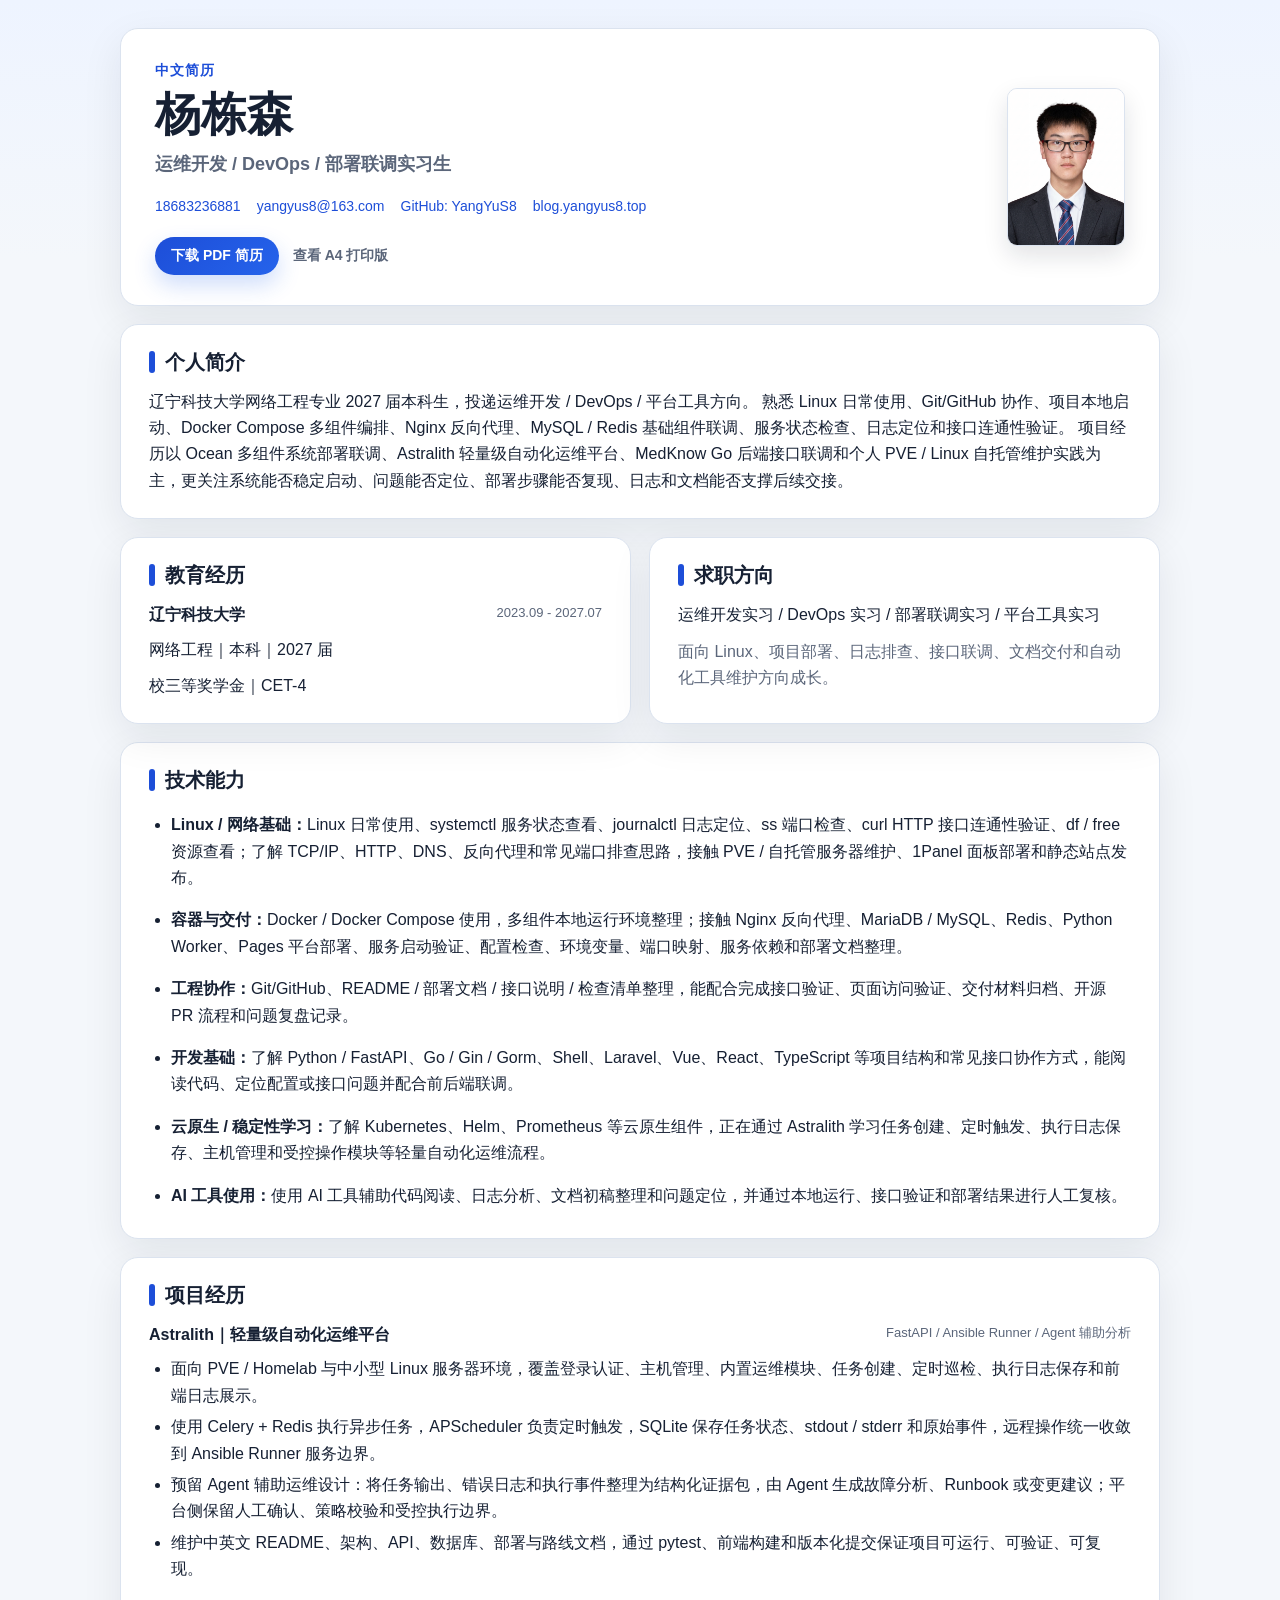
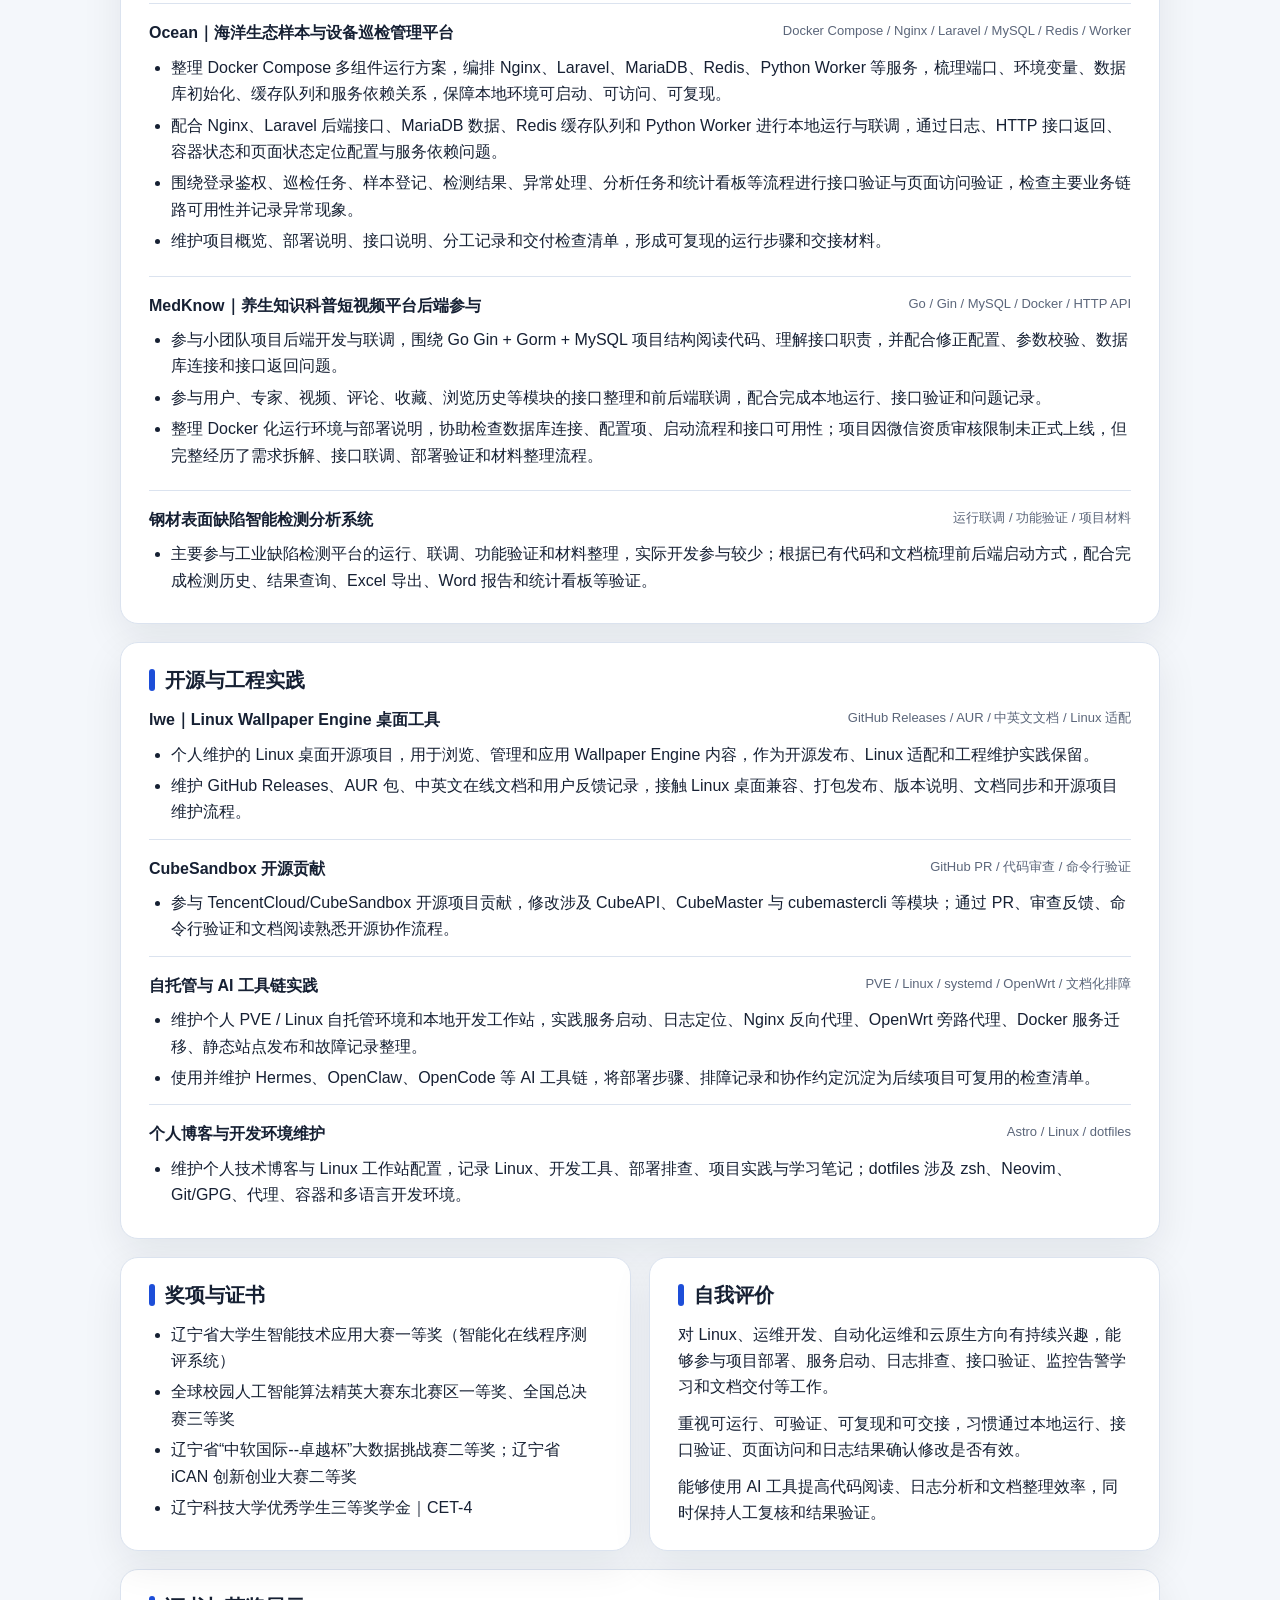
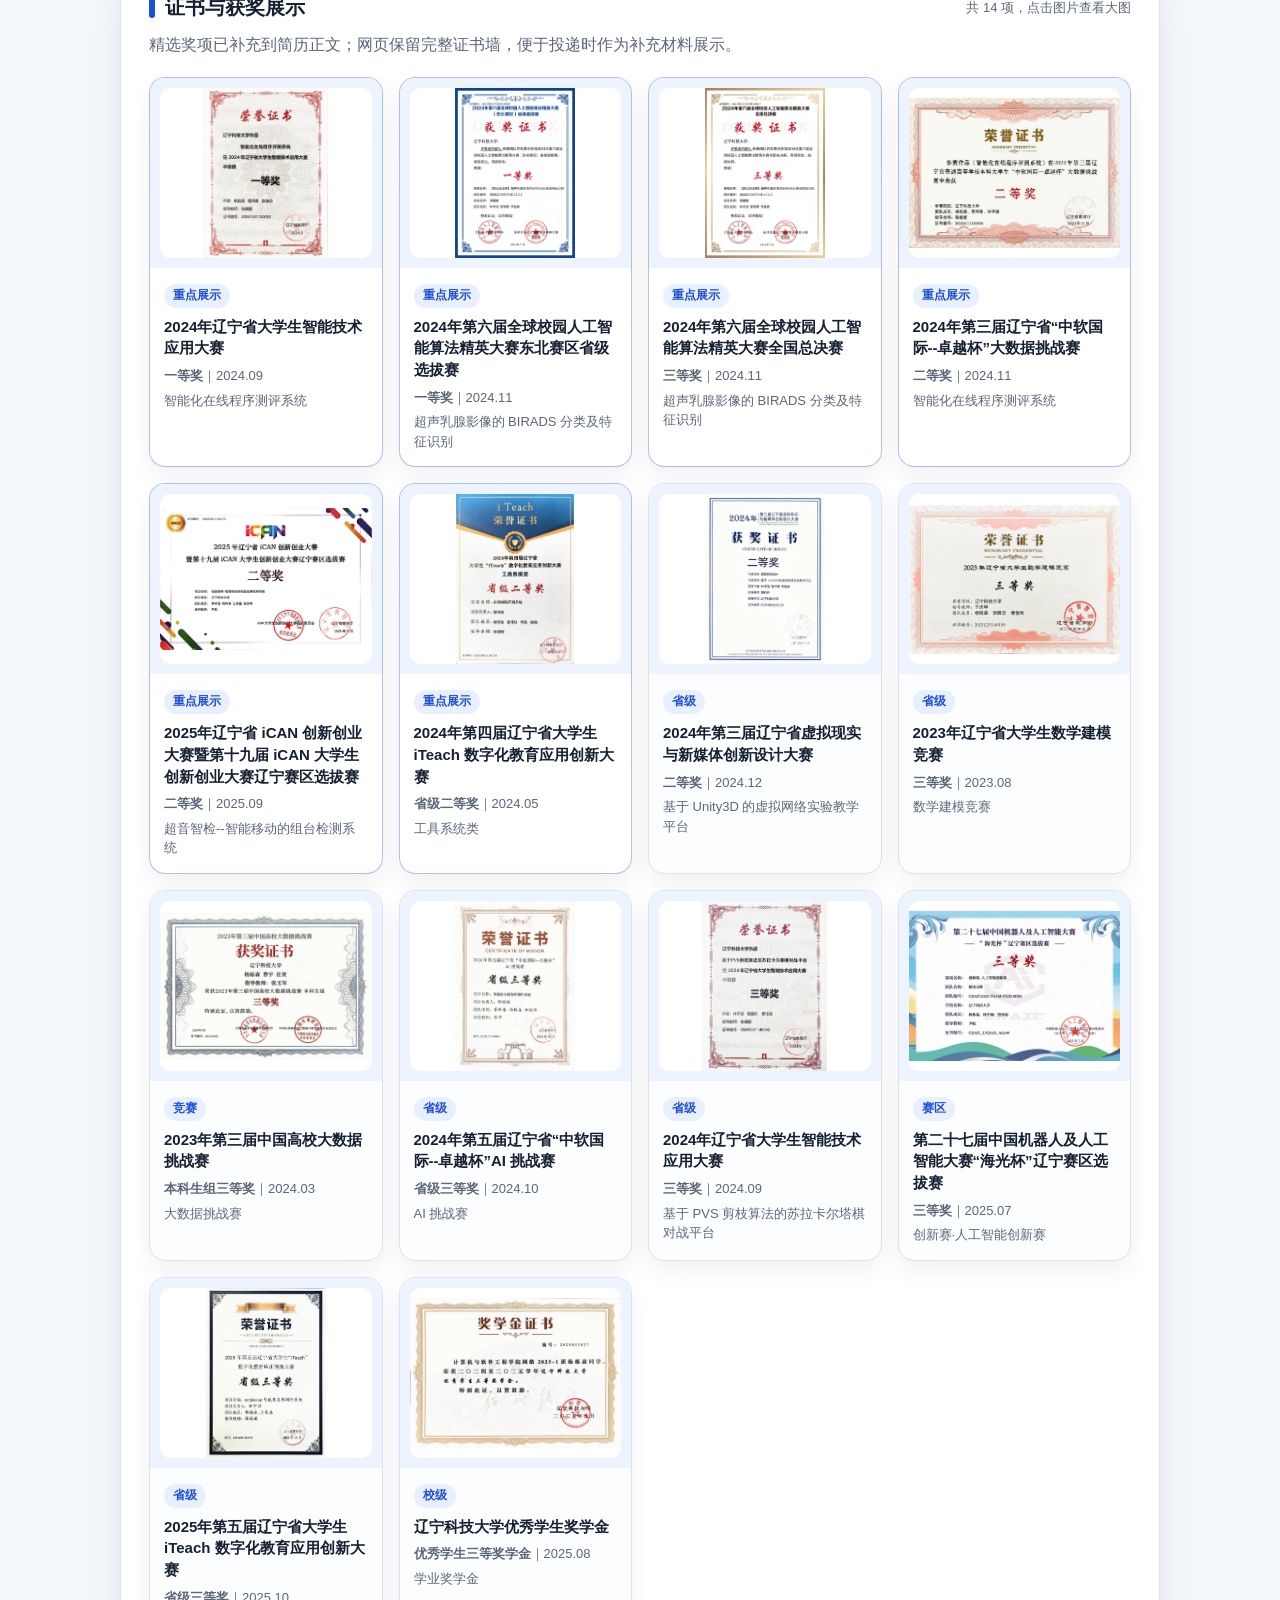
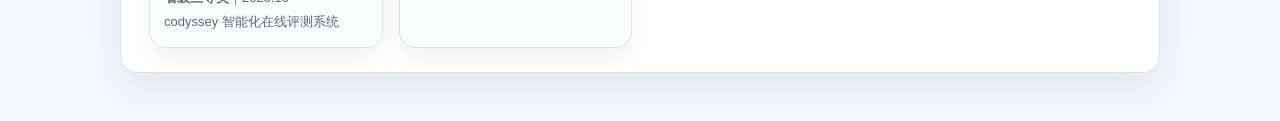
==== commit b2baa2b7: "Update resume content and formatting for clarity and relevance - Revised title and descriptions in i" ====
--- a/site/index.html
+++ b/site/index.html
@@ -3,10 +3,10 @@
   <head>
     <meta charset="utf-8" />
     <meta name="viewport" content="width=device-width, initial-scale=1" />
-    <title>杨栋森 - 运维 / DevOps / 部署联调实习简历</title>
+    <title>杨栋森 - 运维开发 / DevOps / 部署联调实习简历</title>
     <meta
       name="description"
-      content="杨栋森的中文技术简历，面向运维、DevOps、部署联调、交付运维和平台工具实习岗位。"
+      content="杨栋森的中文技术简历，面向运维开发、DevOps、部署联调和平台工具实习岗位。"
     />
     <link rel="stylesheet" href="styles.css" />
   </head>
@@ -16,7 +16,7 @@
         <div class="hero-main">
           <p class="eyebrow">中文简历</p>
           <h1>杨栋森</h1>
-          <p class="subtitle">运维 / DevOps / 部署联调实习生</p>
+          <p class="subtitle">运维开发 / DevOps / 部署联调实习生</p>
           <div class="contact">
             <a href="tel:18683236881">18683236881</a>
             <a href="mailto:yangyus8@163.com">yangyus8@163.com</a>
@@ -36,9 +36,9 @@
       <section class="card section">
         <h2>个人简介</h2>
         <p>
-          辽宁科技大学网络工程专业 2027 届本科生，关注 Linux 运维、DevOps、部署联调和平台工具方向。
-          熟悉 Linux 日常使用、Git/GitHub 协作、常见项目启动流程和文档化交付，能够根据项目说明完成本地环境搭建、Docker Compose 多组件编排、Nginx 反向代理配置、服务启动验证、日志定位和接口连通性验证。
-          项目经历以 Ocean 多组件系统部署联调、MedKnow 后端接口联调与 Docker 化环境整理、个人 Linux/开源维护实践为主，能够从服务部署、环境配置、日志排查、接口联调、文档交付和自动化工具维护等工作切入。
+          辽宁科技大学网络工程专业 2027 届本科生，投递运维开发 / DevOps / 平台工具方向。
+          熟悉 Linux 日常使用、Git/GitHub 协作、项目本地启动、Docker Compose 多组件编排、Nginx 反向代理、MySQL / Redis 基础组件联调、服务状态检查、日志定位和接口连通性验证。
+          项目经历以 Ocean 多组件系统部署联调、Astralith 轻量级自动化运维平台、MedKnow Go 后端接口联调和个人 PVE / Linux 自托管维护实践为主，更关注系统能否稳定启动、问题能否定位、部署步骤能否复现、日志和文档能否支撑后续交接。
         </p>
       </section>
 
@@ -53,7 +53,7 @@
         </div>
         <div class="card section">
           <h2>求职方向</h2>
-          <p>运维实习 / DevOps 实习 / 部署联调实习 / 平台工具实习</p>
+          <p>运维开发实习 / DevOps 实习 / 部署联调实习 / 平台工具实习</p>
           <p class="muted">面向 Linux、项目部署、日志排查、接口联调、文档交付和自动化工具维护方向成长。</p>
         </div>
       </section>
@@ -61,11 +61,11 @@
       <section class="card section">
         <h2>技术能力</h2>
         <ul class="skills">
-          <li><strong>Linux / 运维基础：</strong>Linux 日常使用、systemctl 服务状态查看、journalctl 日志定位、ss 端口检查、curl 接口连通性验证、df / free 资源查看、开发环境维护和问题记录；接触 PVE / 自托管服务器维护、1Panel 面板部署和静态站点发布。</li>
-          <li><strong>容器与部署：</strong>Docker / Docker Compose 使用，多组件本地运行环境整理；接触 Nginx 反向代理、MariaDB / MySQL、Redis、Python Worker、Pages 平台部署、服务启动验证和配置检查。</li>
-          <li><strong>工程协作：</strong>Git/GitHub、README / 部署文档 / 接口说明 / 检查清单整理，能配合完成接口验证、页面访问验证、交付材料归档和开源 PR 基础流程。</li>
-          <li><strong>开发基础：</strong>了解 Go / Gin / Gorm、Laravel、FastAPI、Vue、React、TypeScript 等项目结构和常见接口协作方式，能阅读代码、定位配置或接口问题并配合前后端联调。</li>
-          <li><strong>云原生学习：</strong>了解 Kubernetes、Helm、Prometheus 等云原生组件，正在通过个人项目补充 Shell 脚本、服务巡检、容器排障与监控告警实践。</li>
+          <li><strong>Linux / 网络基础：</strong>Linux 日常使用、systemctl 服务状态查看、journalctl 日志定位、ss 端口检查、curl HTTP 接口连通性验证、df / free 资源查看；了解 TCP/IP、HTTP、DNS、反向代理和常见端口排查思路，接触 PVE / 自托管服务器维护、1Panel 面板部署和静态站点发布。</li>
+          <li><strong>容器与交付：</strong>Docker / Docker Compose 使用，多组件本地运行环境整理；接触 Nginx 反向代理、MariaDB / MySQL、Redis、Python Worker、Pages 平台部署、服务启动验证、配置检查、环境变量、端口映射、服务依赖和部署文档整理。</li>
+          <li><strong>工程协作：</strong>Git/GitHub、README / 部署文档 / 接口说明 / 检查清单整理，能配合完成接口验证、页面访问验证、交付材料归档、开源 PR 流程和问题复盘记录。</li>
+          <li><strong>开发基础：</strong>了解 Python / FastAPI、Go / Gin / Gorm、Shell、Laravel、Vue、React、TypeScript 等项目结构和常见接口协作方式，能阅读代码、定位配置或接口问题并配合前后端联调。</li>
+          <li><strong>云原生 / 稳定性学习：</strong>了解 Kubernetes、Helm、Prometheus 等云原生组件，正在通过 Astralith 学习任务创建、定时触发、执行日志保存、主机管理和受控操作模块等轻量自动化运维流程。</li>
           <li><strong>AI 工具使用：</strong>使用 AI 工具辅助代码阅读、日志分析、文档初稿整理和问题定位，并通过本地运行、接口验证和部署结果进行人工复核。</li>
         </ul>
       </section>
@@ -73,28 +73,29 @@
       <section class="card section">
         <h2>项目经历</h2>
         <article class="item">
-          <div class="item-head"><strong>Ocean｜海洋生态样本与设备巡检管理平台</strong><span>Docker Compose / Nginx / Laravel / MariaDB / Redis / Worker</span></div>
+          <div class="item-head"><strong>Astralith｜轻量级自动化运维平台</strong><span>FastAPI / Ansible Runner / Agent 辅助分析</span></div>
+          <ul>
+            <li>面向 PVE / Homelab 与中小型 Linux 服务器环境，覆盖登录认证、主机管理、内置运维模块、任务创建、定时巡检、执行日志保存和前端日志展示。</li>
+            <li>使用 Celery + Redis 执行异步任务，APScheduler 负责定时触发，SQLite 保存任务状态、stdout / stderr 和原始事件，远程操作统一收敛到 Ansible Runner 服务边界。</li>
+            <li>预留 Agent 辅助运维设计：将任务输出、错误日志和执行事件整理为结构化证据包，由 Agent 生成故障分析、Runbook 或变更建议；平台侧保留人工确认、策略校验和受控执行边界。</li>
+            <li>维护中英文 README、架构、API、数据库、部署与路线文档，通过 pytest、前端构建和版本化提交保证项目可运行、可验证、可复现。</li>
+          </ul>
+        </article>
+        <article class="item">
+          <div class="item-head"><strong>Ocean｜海洋生态样本与设备巡检管理平台</strong><span>Docker Compose / Nginx / Laravel / MySQL / Redis / Worker</span></div>
           <ul>
             <li>整理 Docker Compose 多组件运行方案，编排 Nginx、Laravel、MariaDB、Redis、Python Worker 等服务，梳理端口、环境变量、数据库初始化、缓存队列和服务依赖关系，保障本地环境可启动、可访问、可复现。</li>
-            <li>配合 Nginx、Laravel 后端接口、MariaDB 数据、Redis 缓存队列和 Python Worker 进行本地运行与联调，通过日志、接口返回和页面状态定位配置与服务依赖问题。</li>
-            <li>围绕登录鉴权、巡检任务、样本登记、检测结果、异常处理、分析任务和统计看板等流程进行接口验证与页面访问验证，检查主要业务链路可用性。</li>
+            <li>配合 Nginx、Laravel 后端接口、MariaDB 数据、Redis 缓存队列和 Python Worker 进行本地运行与联调，通过日志、HTTP 接口返回、容器状态和页面状态定位配置与服务依赖问题。</li>
+            <li>围绕登录鉴权、巡检任务、样本登记、检测结果、异常处理、分析任务和统计看板等流程进行接口验证与页面访问验证，检查主要业务链路可用性并记录异常现象。</li>
             <li>维护项目概览、部署说明、接口说明、分工记录和交付检查清单，形成可复现的运行步骤和交接材料。</li>
           </ul>
         </article>
         <article class="item">
-          <div class="item-head"><strong>MedKnow｜养生知识科普短视频平台后端参与</strong><span>Go / Gin / MySQL / Docker / 接口联调</span></div>
-          <ul>
-            <li>参与小团队项目后端开发与联调，围绕 Go Gin + Gorm + MySQL 项目结构阅读代码、理解接口职责并配合修正配置、参数和接口问题。</li>
+          <div class="item-head"><strong>MedKnow｜养生知识科普短视频平台后端参与</strong><span>Go / Gin / MySQL / Docker / HTTP API</span></div>
+          <ul>
+            <li>参与小团队项目后端开发与联调，围绕 Go Gin + Gorm + MySQL 项目结构阅读代码、理解接口职责，并配合修正配置、参数校验、数据库连接和接口返回问题。</li>
             <li>参与用户、专家、视频、评论、收藏、浏览历史等模块的接口整理和前后端联调，配合完成本地运行、接口验证和问题记录。</li>
             <li>整理 Docker 化运行环境与部署说明，协助检查数据库连接、配置项、启动流程和接口可用性；项目因微信资质审核限制未正式上线，但完整经历了需求拆解、接口联调、部署验证和材料整理流程。</li>
-          </ul>
-        </article>
-        <article class="item">
-          <div class="item-head"><strong>Kube-Sentinel｜Kubernetes 自动处置学习项目（开发中）</strong><span>学习项目 / Go / Kubernetes / Webhook / Helm</span></div>
-          <ul>
-            <li>个人云原生学习项目，目标是理解 Kubernetes 告警接入、处置任务记录和自动化恢复流程，目前仍处于代码阅读、概念理解和本地验证阶段。</li>
-            <li>已接触 Webhook 接入、处置任务对象、RBAC 权限、Helm 部署模板和事件记录等内容，重点用于理解 Kubernetes 扩展项目的基本组成。</li>
-            <li>当前不作为成熟生产实践表述，主要用于补充 Kubernetes、容器排障、服务巡检和监控告警方向的学习证据。</li>
           </ul>
         </article>
         <article class="item">
@@ -121,9 +122,9 @@
           </ul>
         </article>
         <article class="item compact">
-          <div class="item-head"><strong>自托管与 AI 工具链实践</strong><span>PVE / Linux / systemd / 文档化排障</span></div>
-          <ul>
-            <li>维护个人 PVE / Linux 自托管环境和本地开发工作站，实践服务启动、日志定位、Nginx 反向代理、面板部署、静态站点发布和故障记录整理。</li>
+          <div class="item-head"><strong>自托管与 AI 工具链实践</strong><span>PVE / Linux / systemd / OpenWrt / 文档化排障</span></div>
+          <ul>
+            <li>维护个人 PVE / Linux 自托管环境和本地开发工作站，实践服务启动、日志定位、Nginx 反向代理、OpenWrt 旁路代理、Docker 服务迁移、静态站点发布和故障记录整理。</li>
             <li>使用并维护 Hermes、OpenClaw、OpenCode 等 AI 工具链，将部署步骤、排障记录和协作约定沉淀为后续项目可复用的检查清单。</li>
           </ul>
         </article>
@@ -147,7 +148,7 @@
         </div>
         <div class="card section">
           <h2>自我评价</h2>
-          <p>对 Linux、部署联调、自动化运维和云原生方向有持续兴趣，能够参与项目部署、服务启动、日志排查、接口验证和文档交付等工作。</p>
+          <p>对 Linux、运维开发、自动化运维和云原生方向有持续兴趣，能够参与项目部署、服务启动、日志排查、接口验证、监控告警学习和文档交付等工作。</p>
           <p>重视可运行、可验证、可复现和可交接，习惯通过本地运行、接口验证、页面访问和日志结果确认修改是否有效。</p>
           <p>能够使用 AI 工具提高代码阅读、日志分析和文档整理效率，同时保持人工复核和结果验证。</p>
         </div>
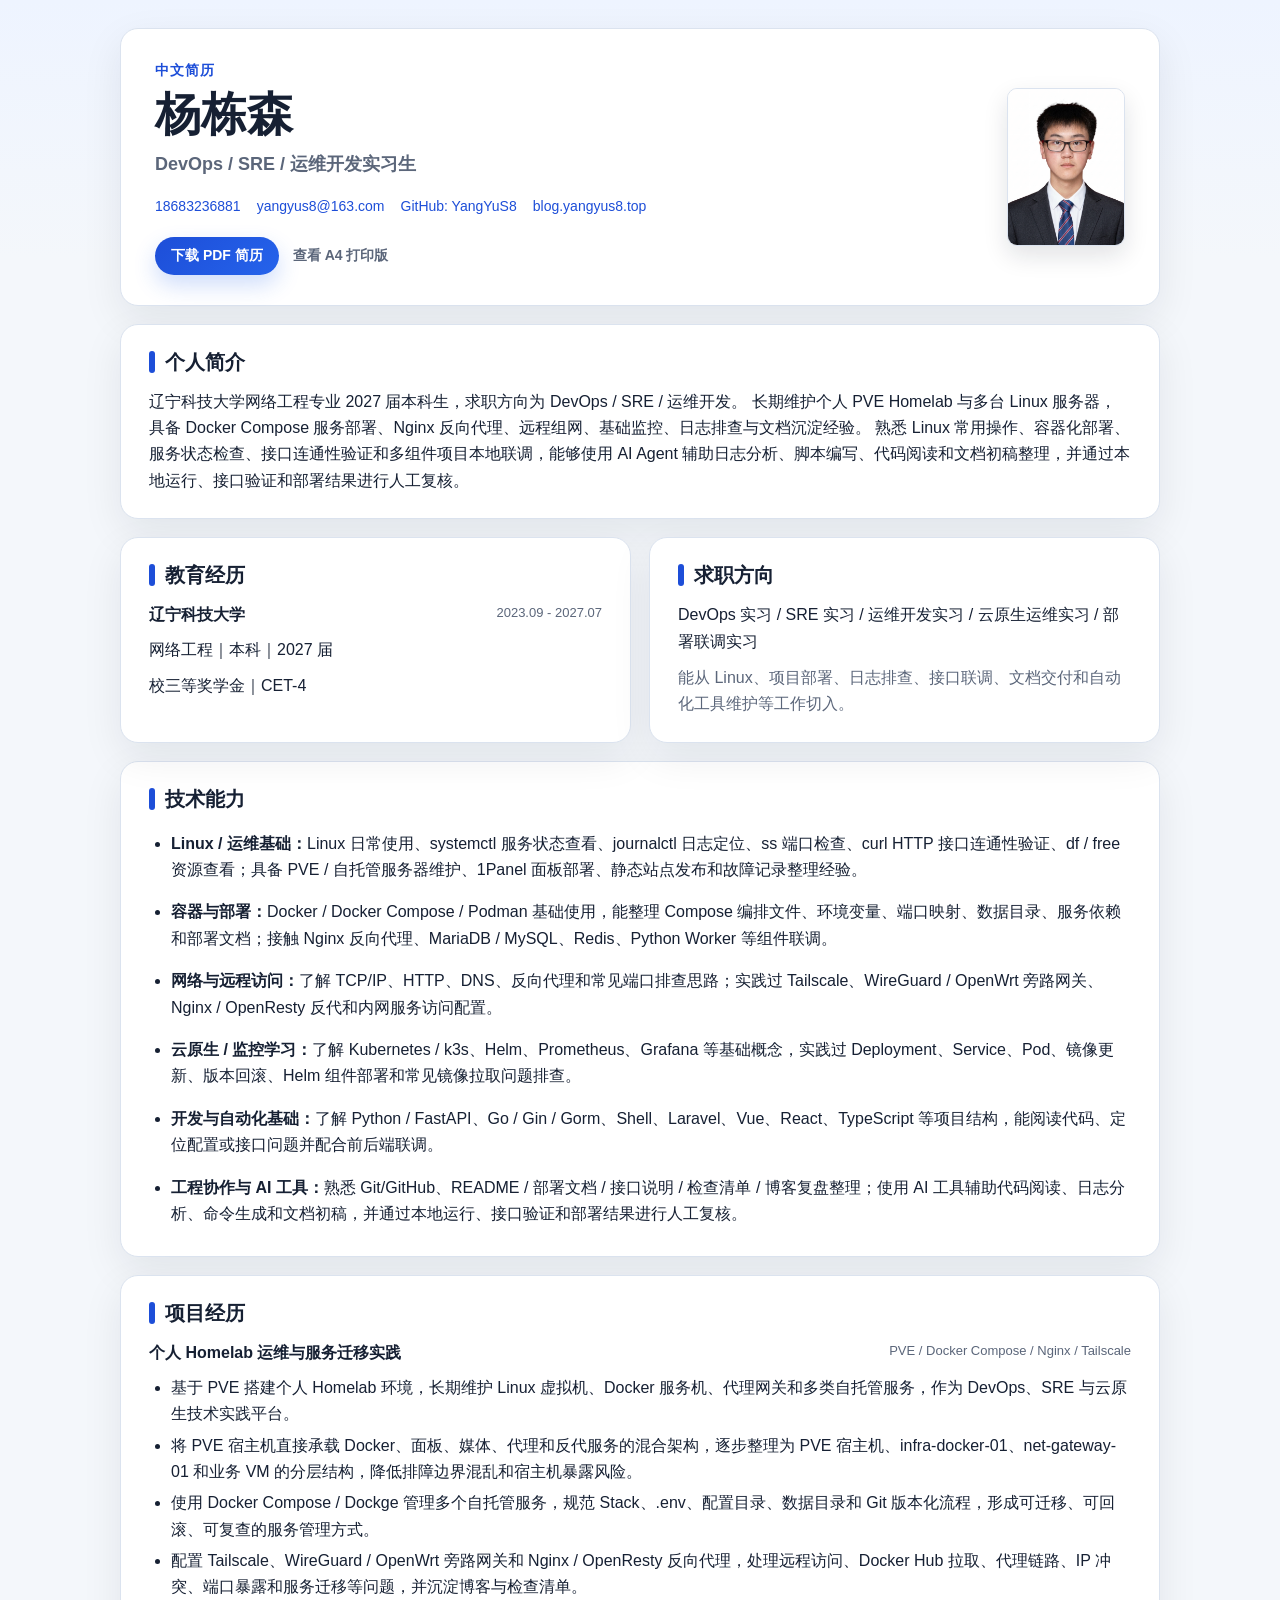
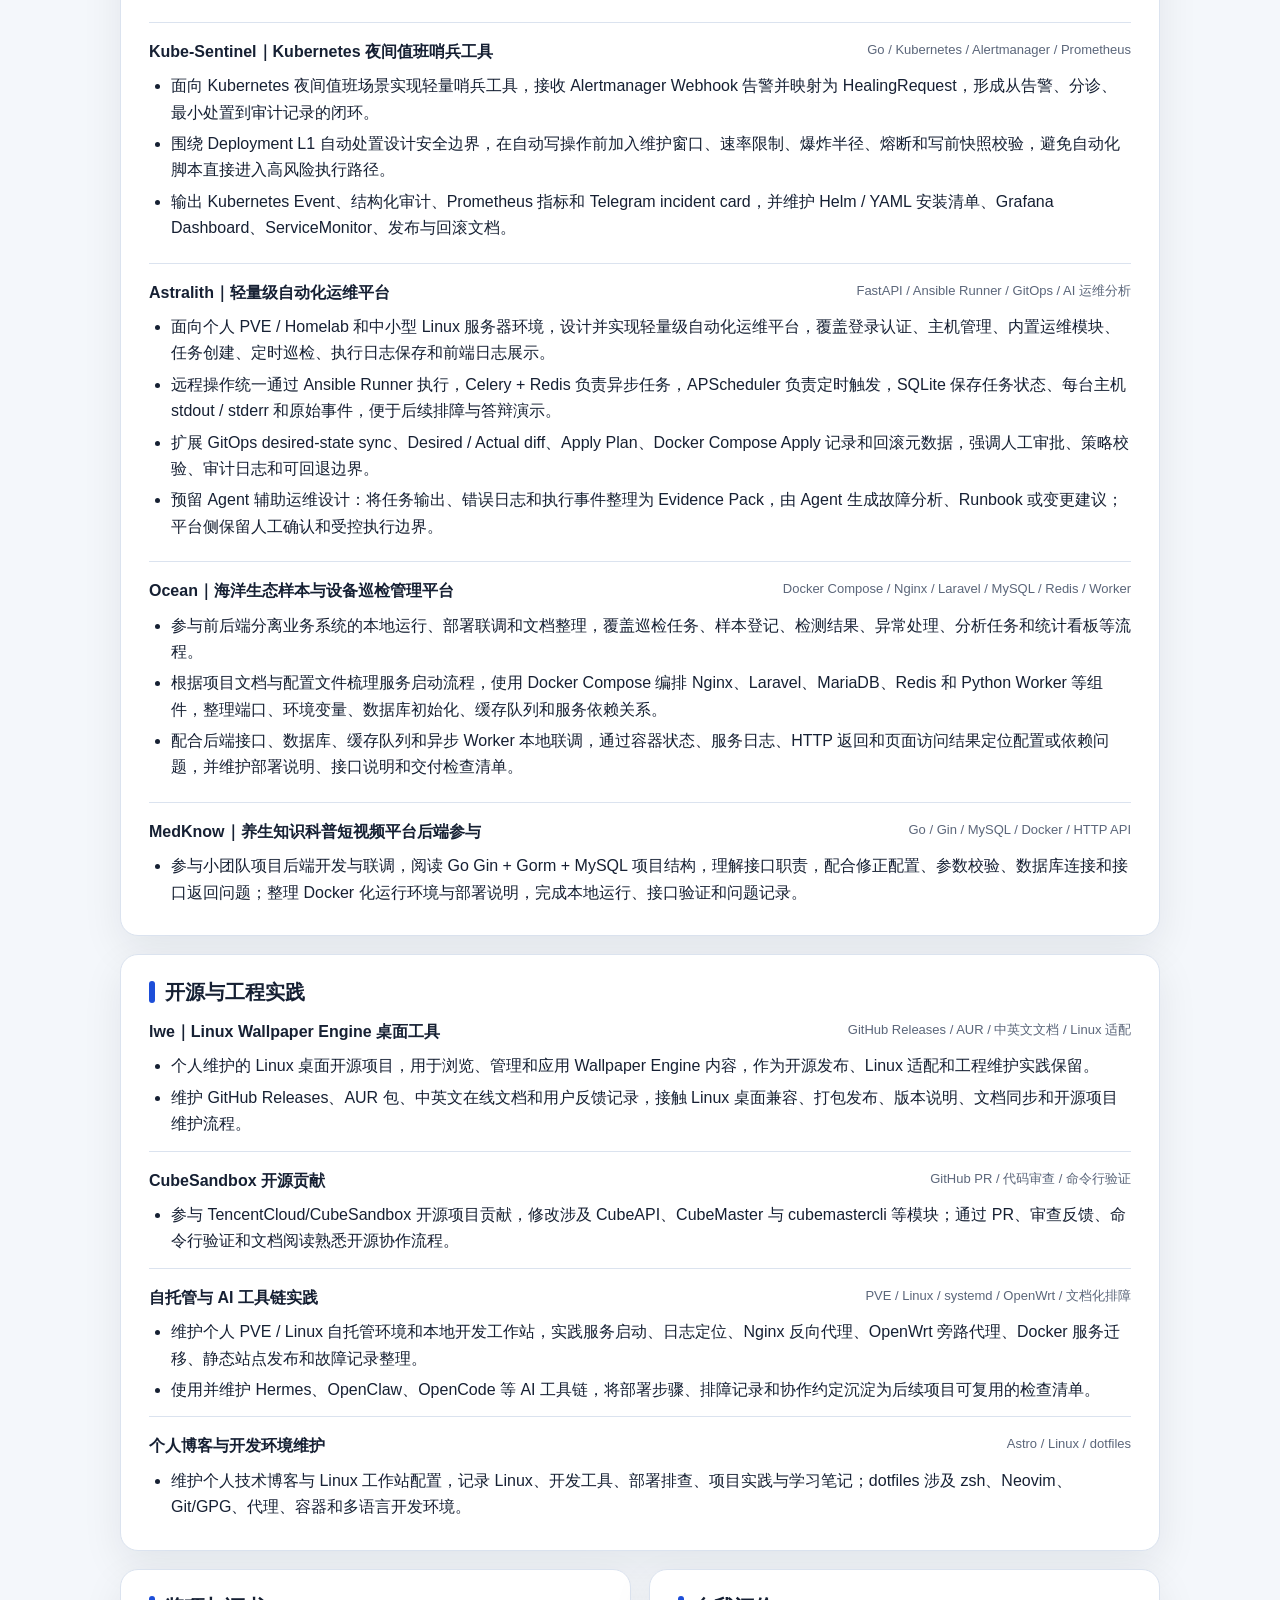
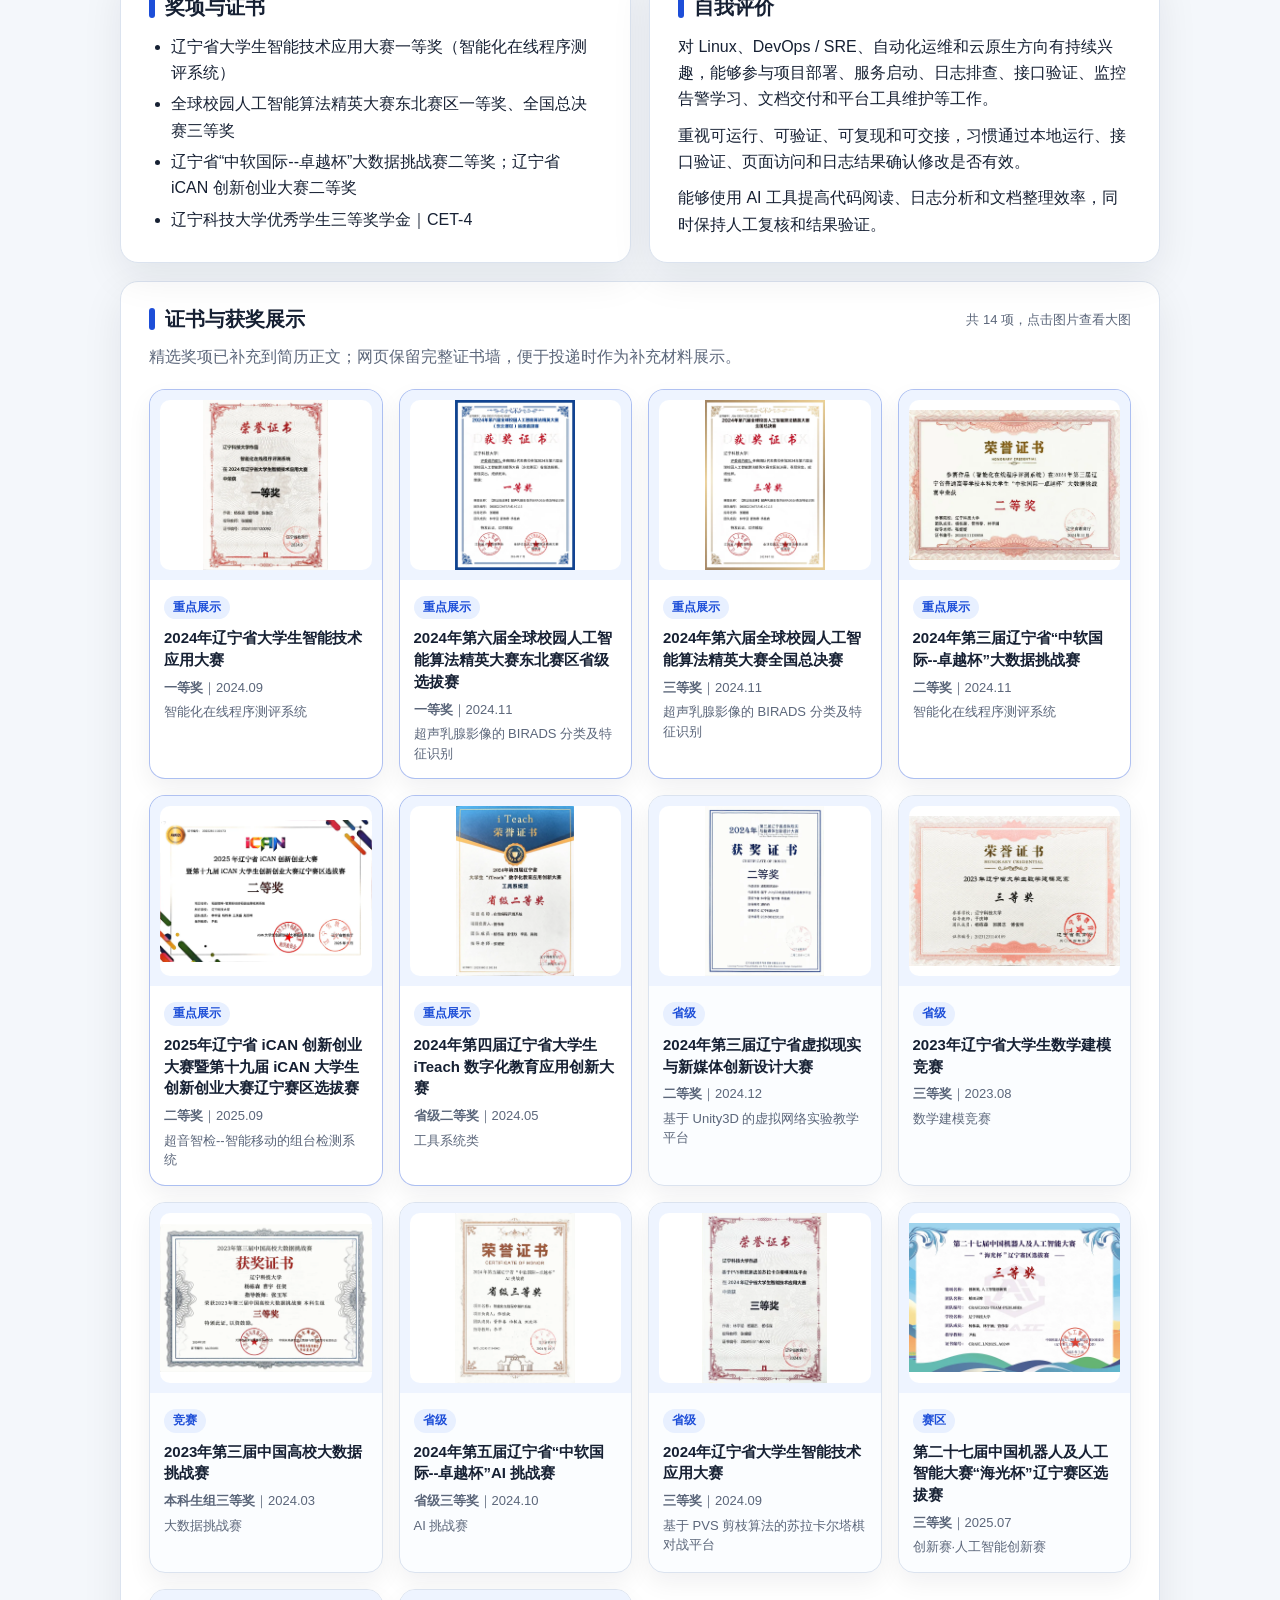
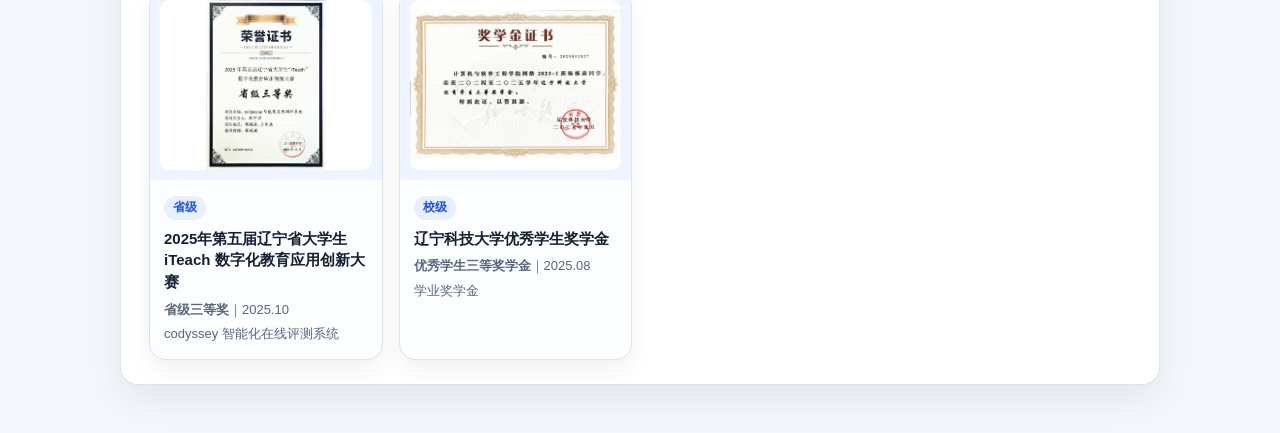
==== commit 27e3e969: "docs: optimize DevOps resume positioning" ====
--- a/site/index.html
+++ b/site/index.html
@@ -3,10 +3,10 @@
   <head>
     <meta charset="utf-8" />
     <meta name="viewport" content="width=device-width, initial-scale=1" />
-    <title>杨栋森 - 运维开发 / DevOps / 部署联调实习简历</title>
+    <title>杨栋森 - DevOps / SRE / 运维开发实习简历</title>
     <meta
       name="description"
-      content="杨栋森的中文技术简历，面向运维开发、DevOps、部署联调和平台工具实习岗位。"
+      content="杨栋森的中文技术简历，面向 DevOps、SRE、运维开发、云原生运维和部署联调实习岗位。"
     />
     <link rel="stylesheet" href="styles.css" />
   </head>
@@ -16,7 +16,7 @@
         <div class="hero-main">
           <p class="eyebrow">中文简历</p>
           <h1>杨栋森</h1>
-          <p class="subtitle">运维开发 / DevOps / 部署联调实习生</p>
+          <p class="subtitle">DevOps / SRE / 运维开发实习生</p>
           <div class="contact">
             <a href="tel:18683236881">18683236881</a>
             <a href="mailto:yangyus8@163.com">yangyus8@163.com</a>
@@ -36,9 +36,9 @@
       <section class="card section">
         <h2>个人简介</h2>
         <p>
-          辽宁科技大学网络工程专业 2027 届本科生，投递运维开发 / DevOps / 平台工具方向。
-          熟悉 Linux 日常使用、Git/GitHub 协作、项目本地启动、Docker Compose 多组件编排、Nginx 反向代理、MySQL / Redis 基础组件联调、服务状态检查、日志定位和接口连通性验证。
-          项目经历以 Ocean 多组件系统部署联调、Astralith 轻量级自动化运维平台、MedKnow Go 后端接口联调和个人 PVE / Linux 自托管维护实践为主，更关注系统能否稳定启动、问题能否定位、部署步骤能否复现、日志和文档能否支撑后续交接。
+          辽宁科技大学网络工程专业 2027 届本科生，求职方向为 DevOps / SRE / 运维开发。
+          长期维护个人 PVE Homelab 与多台 Linux 服务器，具备 Docker Compose 服务部署、Nginx 反向代理、远程组网、基础监控、日志排查与文档沉淀经验。
+          熟悉 Linux 常用操作、容器化部署、服务状态检查、接口连通性验证和多组件项目本地联调，能够使用 AI Agent 辅助日志分析、脚本编写、代码阅读和文档初稿整理，并通过本地运行、接口验证和部署结果进行人工复核。
         </p>
       </section>
 
@@ -53,55 +53,63 @@
         </div>
         <div class="card section">
           <h2>求职方向</h2>
-          <p>运维开发实习 / DevOps 实习 / 部署联调实习 / 平台工具实习</p>
-          <p class="muted">面向 Linux、项目部署、日志排查、接口联调、文档交付和自动化工具维护方向成长。</p>
+          <p>DevOps 实习 / SRE 实习 / 运维开发实习 / 云原生运维实习 / 部署联调实习</p>
+          <p class="muted">能从 Linux、项目部署、日志排查、接口联调、文档交付和自动化工具维护等工作切入。</p>
         </div>
       </section>
 
       <section class="card section">
         <h2>技术能力</h2>
         <ul class="skills">
-          <li><strong>Linux / 网络基础：</strong>Linux 日常使用、systemctl 服务状态查看、journalctl 日志定位、ss 端口检查、curl HTTP 接口连通性验证、df / free 资源查看；了解 TCP/IP、HTTP、DNS、反向代理和常见端口排查思路，接触 PVE / 自托管服务器维护、1Panel 面板部署和静态站点发布。</li>
-          <li><strong>容器与交付：</strong>Docker / Docker Compose 使用，多组件本地运行环境整理；接触 Nginx 反向代理、MariaDB / MySQL、Redis、Python Worker、Pages 平台部署、服务启动验证、配置检查、环境变量、端口映射、服务依赖和部署文档整理。</li>
-          <li><strong>工程协作：</strong>Git/GitHub、README / 部署文档 / 接口说明 / 检查清单整理，能配合完成接口验证、页面访问验证、交付材料归档、开源 PR 流程和问题复盘记录。</li>
-          <li><strong>开发基础：</strong>了解 Python / FastAPI、Go / Gin / Gorm、Shell、Laravel、Vue、React、TypeScript 等项目结构和常见接口协作方式，能阅读代码、定位配置或接口问题并配合前后端联调。</li>
-          <li><strong>云原生 / 稳定性学习：</strong>了解 Kubernetes、Helm、Prometheus 等云原生组件，正在通过 Astralith 学习任务创建、定时触发、执行日志保存、主机管理和受控操作模块等轻量自动化运维流程。</li>
-          <li><strong>AI 工具使用：</strong>使用 AI 工具辅助代码阅读、日志分析、文档初稿整理和问题定位，并通过本地运行、接口验证和部署结果进行人工复核。</li>
+          <li><strong>Linux / 运维基础：</strong>Linux 日常使用、systemctl 服务状态查看、journalctl 日志定位、ss 端口检查、curl HTTP 接口连通性验证、df / free 资源查看；具备 PVE / 自托管服务器维护、1Panel 面板部署、静态站点发布和故障记录整理经验。</li>
+          <li><strong>容器与部署：</strong>Docker / Docker Compose / Podman 基础使用，能整理 Compose 编排文件、环境变量、端口映射、数据目录、服务依赖和部署文档；接触 Nginx 反向代理、MariaDB / MySQL、Redis、Python Worker 等组件联调。</li>
+          <li><strong>网络与远程访问：</strong>了解 TCP/IP、HTTP、DNS、反向代理和常见端口排查思路；实践过 Tailscale、WireGuard / OpenWrt 旁路网关、Nginx / OpenResty 反代和内网服务访问配置。</li>
+          <li><strong>云原生 / 监控学习：</strong>了解 Kubernetes / k3s、Helm、Prometheus、Grafana 等基础概念，实践过 Deployment、Service、Pod、镜像更新、版本回滚、Helm 组件部署和常见镜像拉取问题排查。</li>
+          <li><strong>开发与自动化基础：</strong>了解 Python / FastAPI、Go / Gin / Gorm、Shell、Laravel、Vue、React、TypeScript 等项目结构，能阅读代码、定位配置或接口问题并配合前后端联调。</li>
+          <li><strong>工程协作与 AI 工具：</strong>熟悉 Git/GitHub、README / 部署文档 / 接口说明 / 检查清单 / 博客复盘整理；使用 AI 工具辅助代码阅读、日志分析、命令生成和文档初稿，并通过本地运行、接口验证和部署结果进行人工复核。</li>
         </ul>
       </section>
 
       <section class="card section">
         <h2>项目经历</h2>
         <article class="item">
-          <div class="item-head"><strong>Astralith｜轻量级自动化运维平台</strong><span>FastAPI / Ansible Runner / Agent 辅助分析</span></div>
-          <ul>
-            <li>面向 PVE / Homelab 与中小型 Linux 服务器环境，覆盖登录认证、主机管理、内置运维模块、任务创建、定时巡检、执行日志保存和前端日志展示。</li>
-            <li>使用 Celery + Redis 执行异步任务，APScheduler 负责定时触发，SQLite 保存任务状态、stdout / stderr 和原始事件，远程操作统一收敛到 Ansible Runner 服务边界。</li>
-            <li>预留 Agent 辅助运维设计：将任务输出、错误日志和执行事件整理为结构化证据包，由 Agent 生成故障分析、Runbook 或变更建议；平台侧保留人工确认、策略校验和受控执行边界。</li>
-            <li>维护中英文 README、架构、API、数据库、部署与路线文档，通过 pytest、前端构建和版本化提交保证项目可运行、可验证、可复现。</li>
+          <div class="item-head"><strong>个人 Homelab 运维与服务迁移实践</strong><span>PVE / Docker Compose / Nginx / Tailscale</span></div>
+          <ul>
+            <li>基于 PVE 搭建个人 Homelab 环境，长期维护 Linux 虚拟机、Docker 服务机、代理网关和多类自托管服务，作为 DevOps、SRE 与云原生技术实践平台。</li>
+            <li>将 PVE 宿主机直接承载 Docker、面板、媒体、代理和反代服务的混合架构，逐步整理为 PVE 宿主机、infra-docker-01、net-gateway-01 和业务 VM 的分层结构，降低排障边界混乱和宿主机暴露风险。</li>
+            <li>使用 Docker Compose / Dockge 管理多个自托管服务，规范 Stack、.env、配置目录、数据目录和 Git 版本化流程，形成可迁移、可回滚、可复查的服务管理方式。</li>
+            <li>配置 Tailscale、WireGuard / OpenWrt 旁路网关和 Nginx / OpenResty 反向代理，处理远程访问、Docker Hub 拉取、代理链路、IP 冲突、端口暴露和服务迁移等问题，并沉淀博客与检查清单。</li>
+          </ul>
+        </article>
+        <article class="item">
+          <div class="item-head"><strong>Kube-Sentinel｜Kubernetes 夜间值班哨兵工具</strong><span>Go / Kubernetes / Alertmanager / Prometheus</span></div>
+          <ul>
+            <li>面向 Kubernetes 夜间值班场景实现轻量哨兵工具，接收 Alertmanager Webhook 告警并映射为 HealingRequest，形成从告警、分诊、最小处置到审计记录的闭环。</li>
+            <li>围绕 Deployment L1 自动处置设计安全边界，在自动写操作前加入维护窗口、速率限制、爆炸半径、熔断和写前快照校验，避免自动化脚本直接进入高风险执行路径。</li>
+            <li>输出 Kubernetes Event、结构化审计、Prometheus 指标和 Telegram incident card，并维护 Helm / YAML 安装清单、Grafana Dashboard、ServiceMonitor、发布与回滚文档。</li>
+          </ul>
+        </article>
+        <article class="item">
+          <div class="item-head"><strong>Astralith｜轻量级自动化运维平台</strong><span>FastAPI / Ansible Runner / GitOps / AI 运维分析</span></div>
+          <ul>
+            <li>面向个人 PVE / Homelab 和中小型 Linux 服务器环境，设计并实现轻量级自动化运维平台，覆盖登录认证、主机管理、内置运维模块、任务创建、定时巡检、执行日志保存和前端日志展示。</li>
+            <li>远程操作统一通过 Ansible Runner 执行，Celery + Redis 负责异步任务，APScheduler 负责定时触发，SQLite 保存任务状态、每台主机 stdout / stderr 和原始事件，便于后续排障与答辩演示。</li>
+            <li>扩展 GitOps desired-state sync、Desired / Actual diff、Apply Plan、Docker Compose Apply 记录和回滚元数据，强调人工审批、策略校验、审计日志和可回退边界。</li>
+            <li>预留 Agent 辅助运维设计：将任务输出、错误日志和执行事件整理为 Evidence Pack，由 Agent 生成故障分析、Runbook 或变更建议；平台侧保留人工确认和受控执行边界。</li>
           </ul>
         </article>
         <article class="item">
           <div class="item-head"><strong>Ocean｜海洋生态样本与设备巡检管理平台</strong><span>Docker Compose / Nginx / Laravel / MySQL / Redis / Worker</span></div>
           <ul>
-            <li>整理 Docker Compose 多组件运行方案，编排 Nginx、Laravel、MariaDB、Redis、Python Worker 等服务，梳理端口、环境变量、数据库初始化、缓存队列和服务依赖关系，保障本地环境可启动、可访问、可复现。</li>
-            <li>配合 Nginx、Laravel 后端接口、MariaDB 数据、Redis 缓存队列和 Python Worker 进行本地运行与联调，通过日志、HTTP 接口返回、容器状态和页面状态定位配置与服务依赖问题。</li>
-            <li>围绕登录鉴权、巡检任务、样本登记、检测结果、异常处理、分析任务和统计看板等流程进行接口验证与页面访问验证，检查主要业务链路可用性并记录异常现象。</li>
-            <li>维护项目概览、部署说明、接口说明、分工记录和交付检查清单，形成可复现的运行步骤和交接材料。</li>
+            <li>参与前后端分离业务系统的本地运行、部署联调和文档整理，覆盖巡检任务、样本登记、检测结果、异常处理、分析任务和统计看板等流程。</li>
+            <li>根据项目文档与配置文件梳理服务启动流程，使用 Docker Compose 编排 Nginx、Laravel、MariaDB、Redis 和 Python Worker 等组件，整理端口、环境变量、数据库初始化、缓存队列和服务依赖关系。</li>
+            <li>配合后端接口、数据库、缓存队列和异步 Worker 本地联调，通过容器状态、服务日志、HTTP 返回和页面访问结果定位配置或依赖问题，并维护部署说明、接口说明和交付检查清单。</li>
           </ul>
         </article>
         <article class="item">
           <div class="item-head"><strong>MedKnow｜养生知识科普短视频平台后端参与</strong><span>Go / Gin / MySQL / Docker / HTTP API</span></div>
           <ul>
-            <li>参与小团队项目后端开发与联调，围绕 Go Gin + Gorm + MySQL 项目结构阅读代码、理解接口职责，并配合修正配置、参数校验、数据库连接和接口返回问题。</li>
-            <li>参与用户、专家、视频、评论、收藏、浏览历史等模块的接口整理和前后端联调，配合完成本地运行、接口验证和问题记录。</li>
-            <li>整理 Docker 化运行环境与部署说明，协助检查数据库连接、配置项、启动流程和接口可用性；项目因微信资质审核限制未正式上线，但完整经历了需求拆解、接口联调、部署验证和材料整理流程。</li>
-          </ul>
-        </article>
-        <article class="item">
-          <div class="item-head"><strong>钢材表面缺陷智能检测分析系统</strong><span>运行联调 / 功能验证 / 项目材料</span></div>
-          <ul>
-            <li>主要参与工业缺陷检测平台的运行、联调、功能验证和材料整理，实际开发参与较少；根据已有代码和文档梳理前后端启动方式，配合完成检测历史、结果查询、Excel 导出、Word 报告和统计看板等验证。</li>
+            <li>参与小团队项目后端开发与联调，阅读 Go Gin + Gorm + MySQL 项目结构，理解接口职责，配合修正配置、参数校验、数据库连接和接口返回问题；整理 Docker 化运行环境与部署说明，完成本地运行、接口验证和问题记录。</li>
           </ul>
         </article>
       </section>
@@ -148,7 +156,7 @@
         </div>
         <div class="card section">
           <h2>自我评价</h2>
-          <p>对 Linux、运维开发、自动化运维和云原生方向有持续兴趣，能够参与项目部署、服务启动、日志排查、接口验证、监控告警学习和文档交付等工作。</p>
+          <p>对 Linux、DevOps / SRE、自动化运维和云原生方向有持续兴趣，能够参与项目部署、服务启动、日志排查、接口验证、监控告警学习、文档交付和平台工具维护等工作。</p>
           <p>重视可运行、可验证、可复现和可交接，习惯通过本地运行、接口验证、页面访问和日志结果确认修改是否有效。</p>
           <p>能够使用 AI 工具提高代码阅读、日志分析和文档整理效率，同时保持人工复核和结果验证。</p>
         </div>
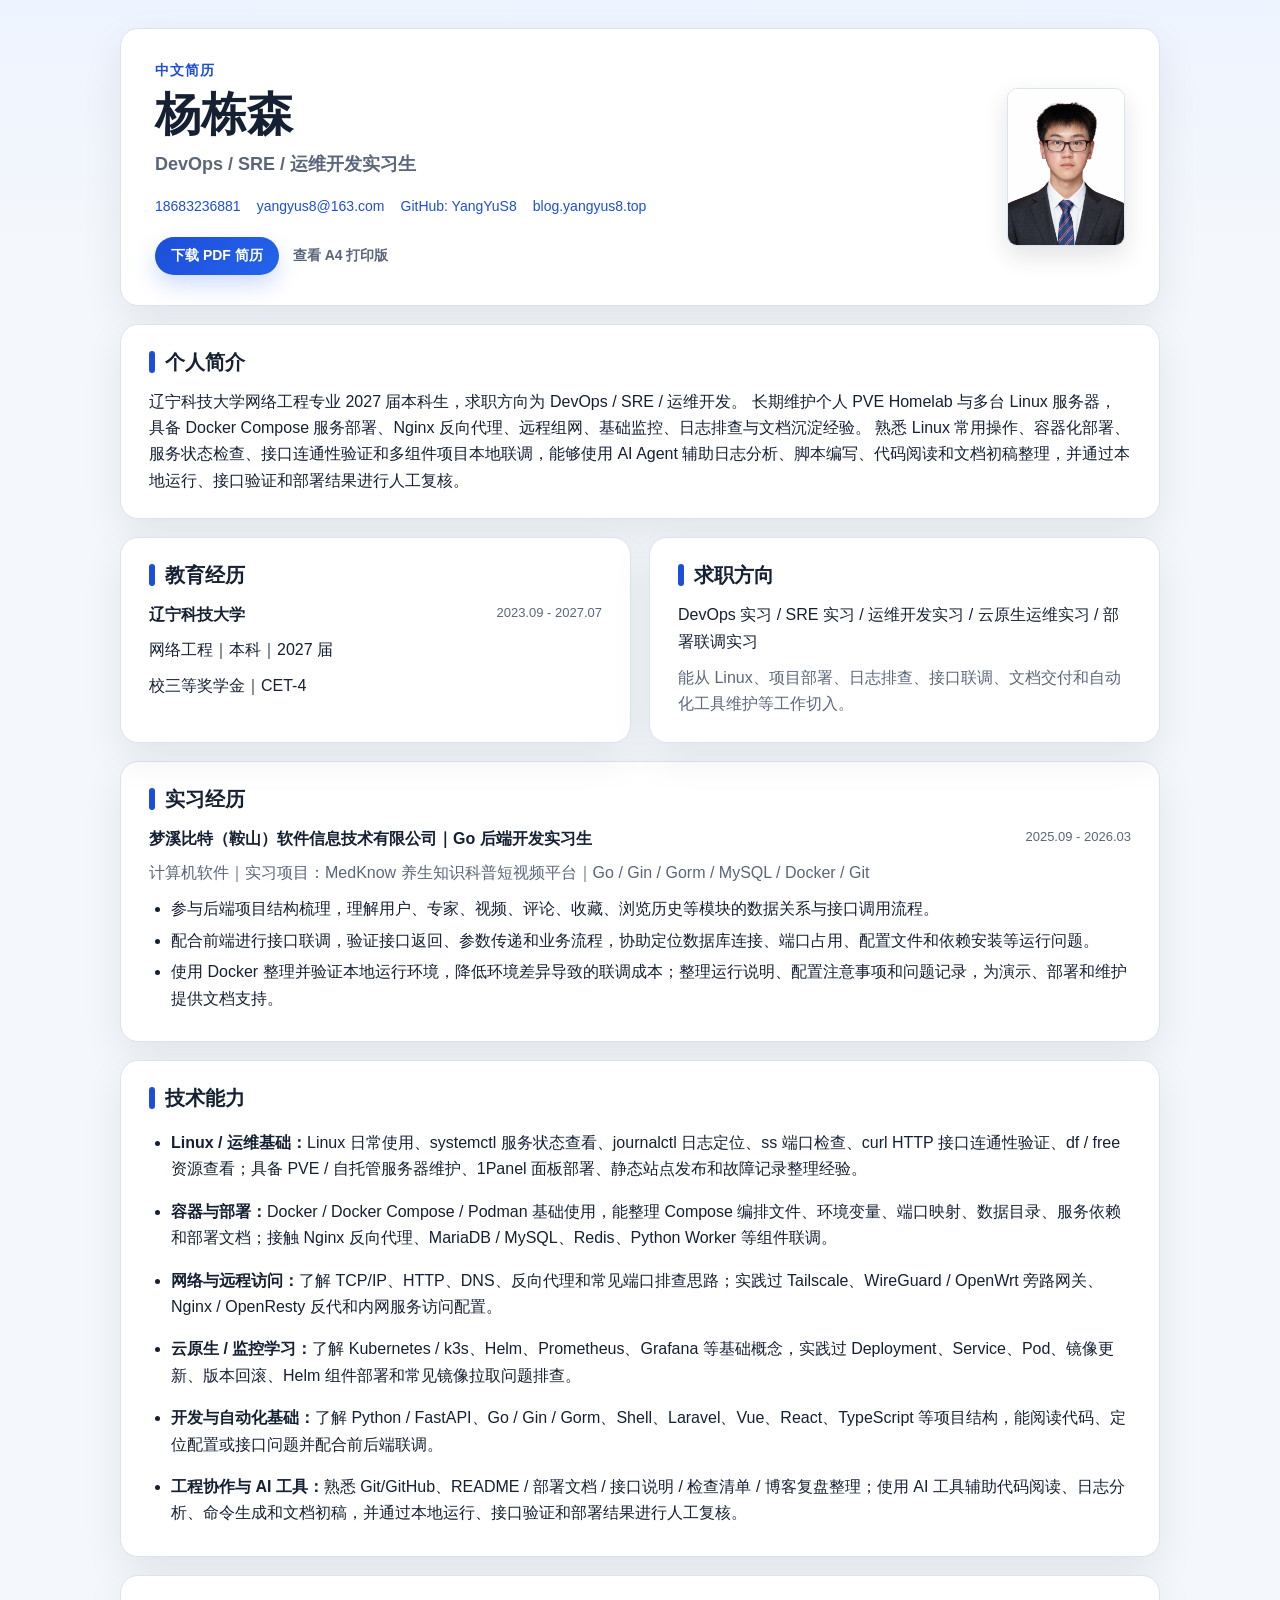
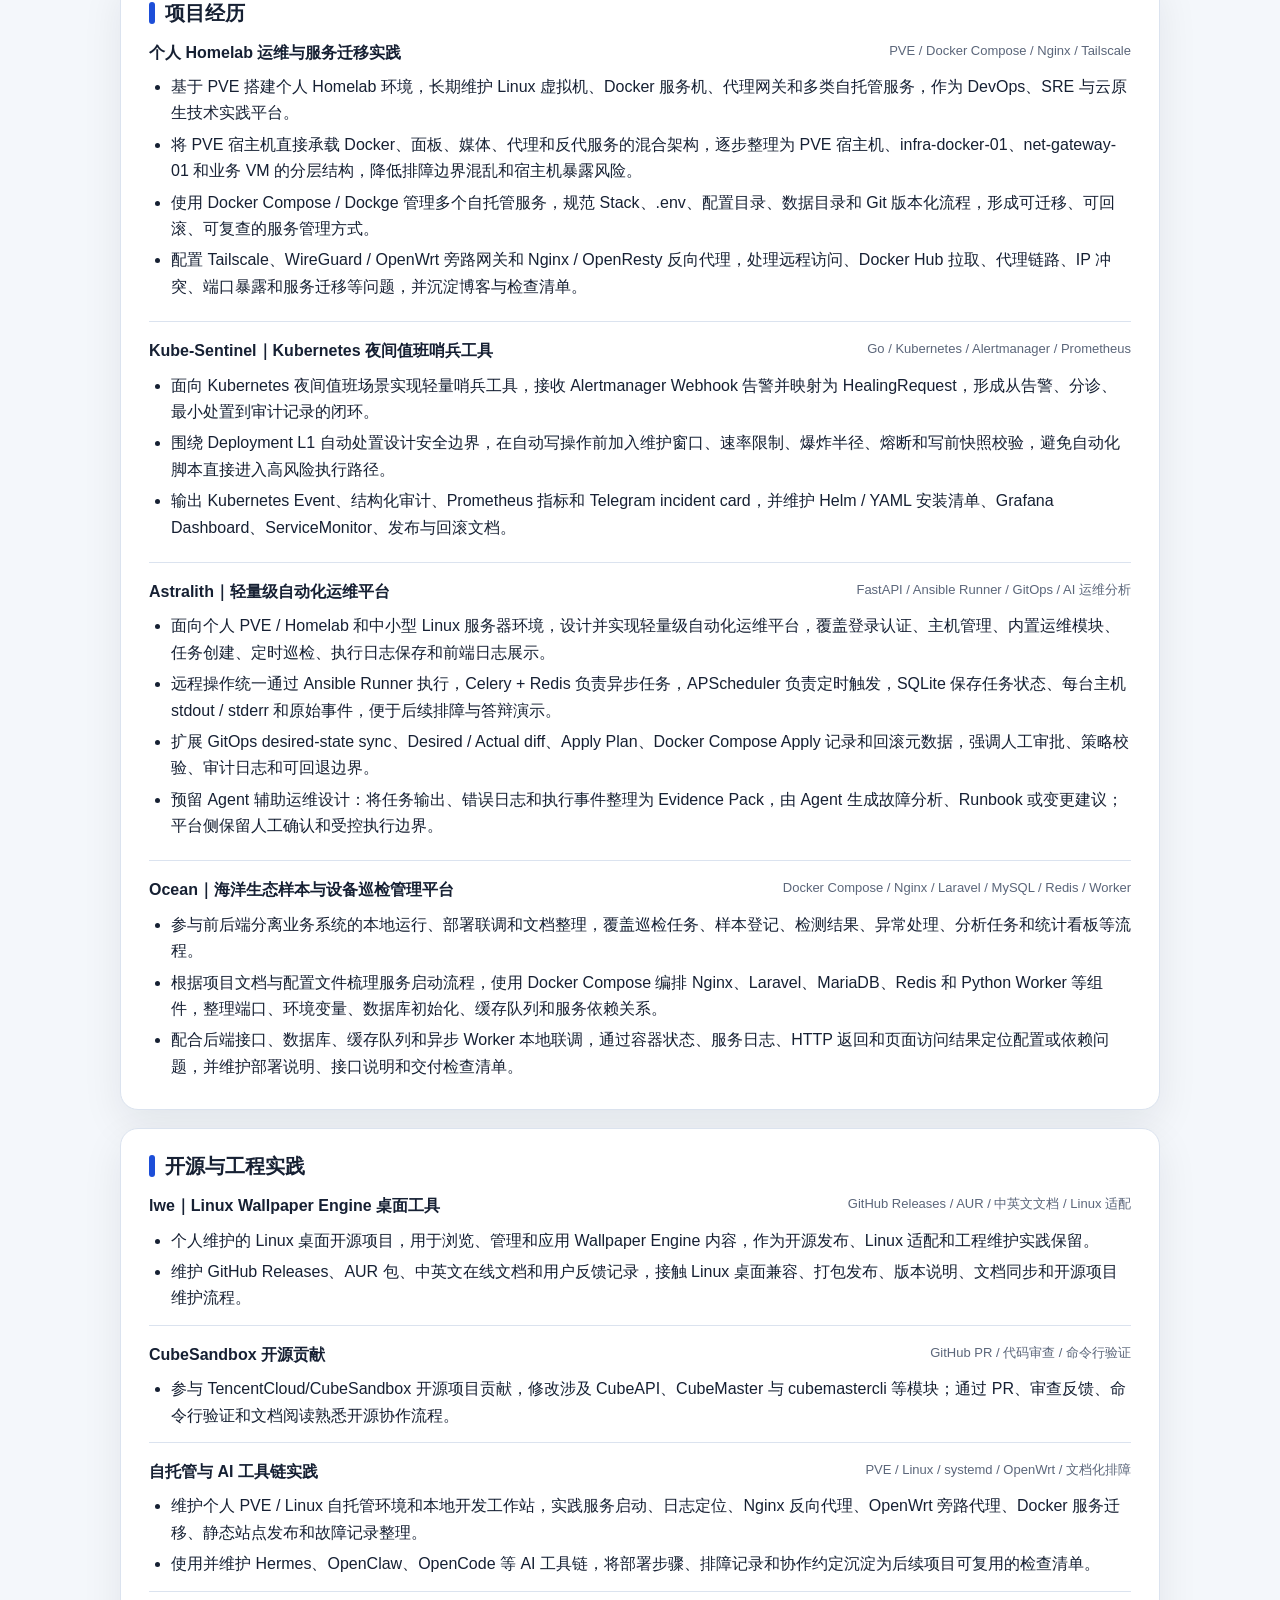
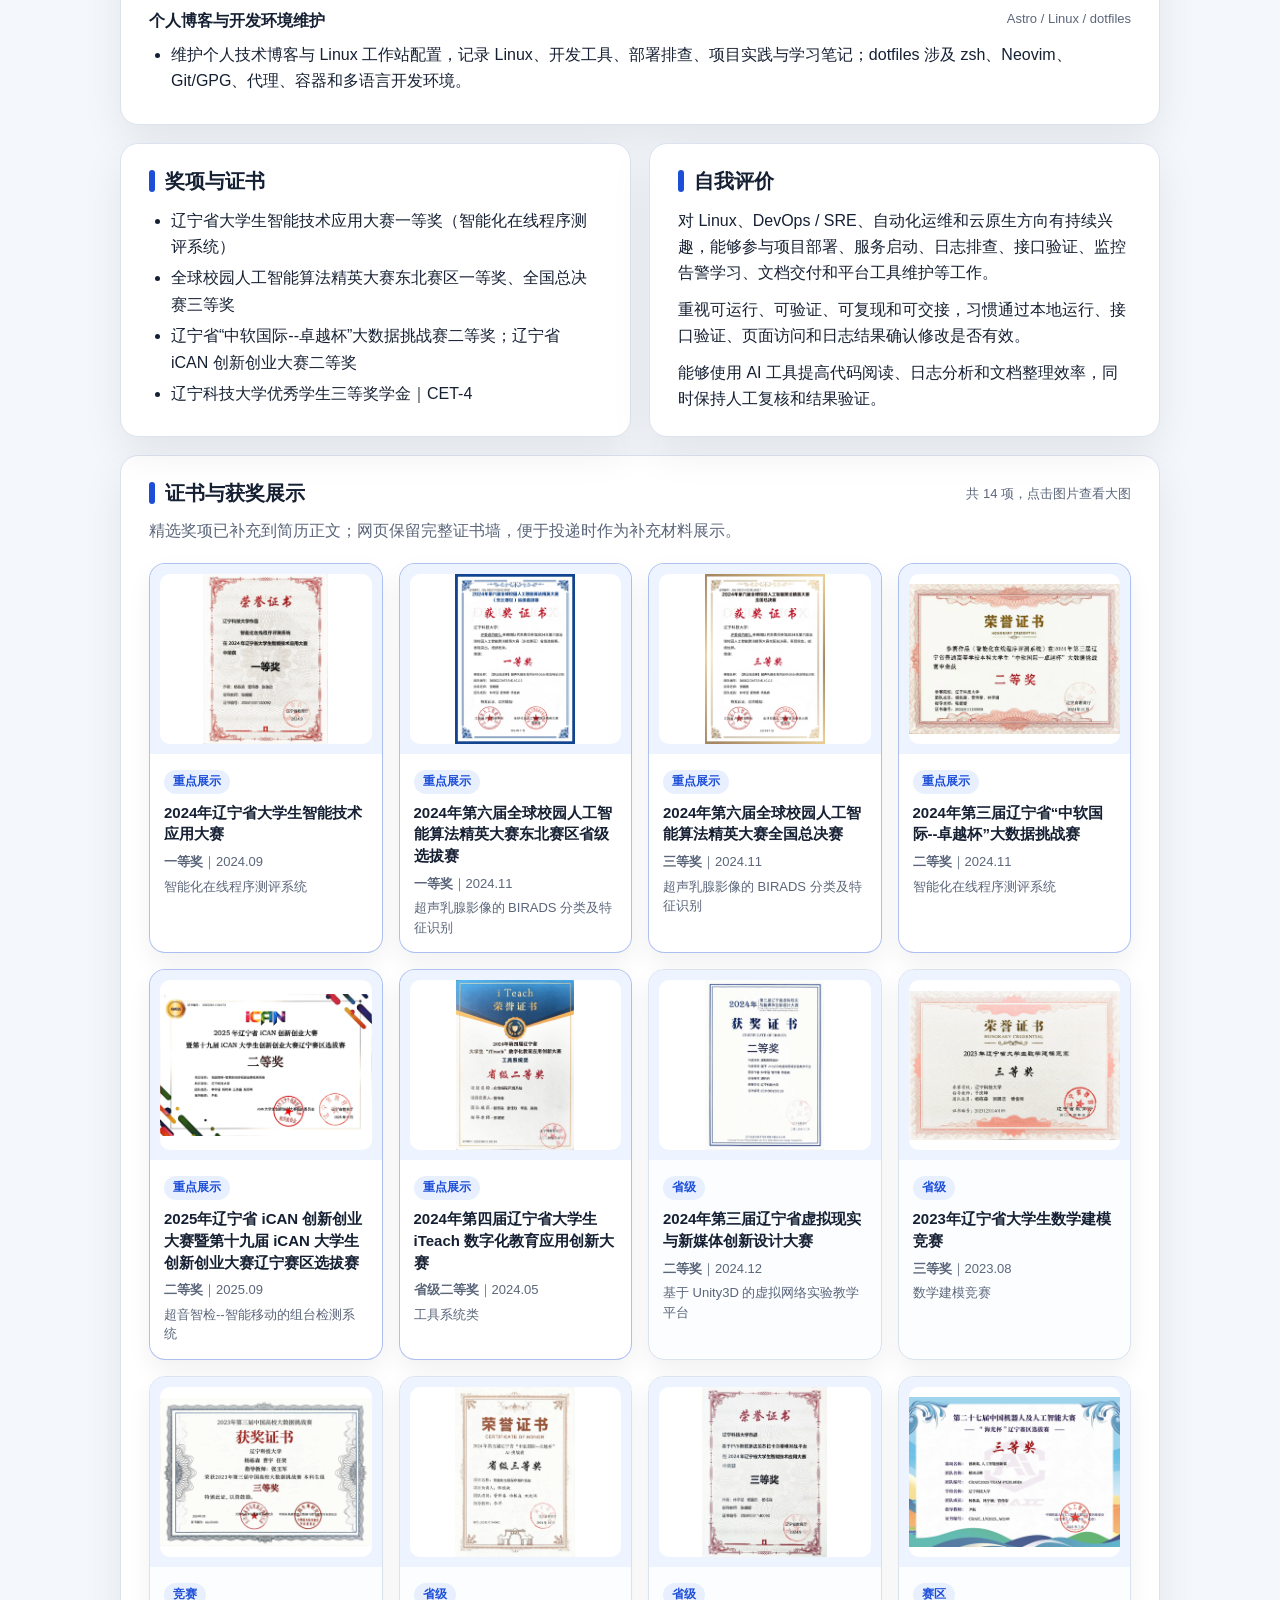
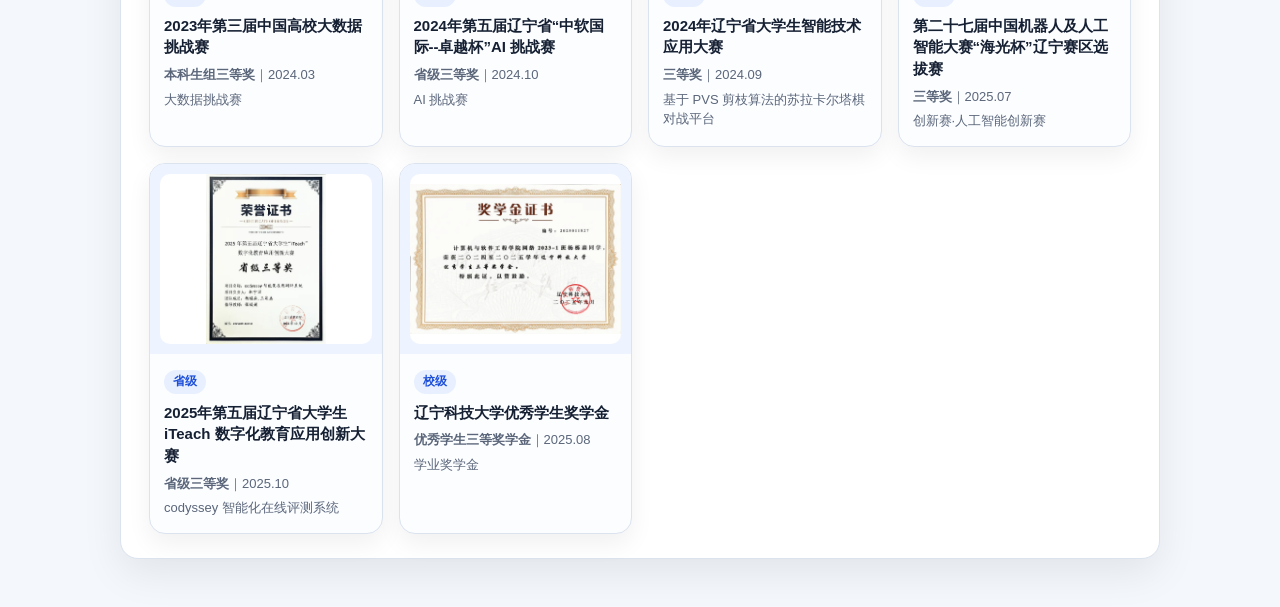
==== commit dab7a6bd: "docs: add MedKnow backend internship experience" ====
--- a/site/index.html
+++ b/site/index.html
@@ -59,6 +59,19 @@
       </section>
 
       <section class="card section">
+        <h2>实习经历</h2>
+        <article class="item compact">
+          <div class="item-head"><strong>梦溪比特（鞍山）软件信息技术有限公司｜Go 后端开发实习生</strong><span>2025.09 - 2026.03</span></div>
+          <p class="muted">计算机软件｜实习项目：MedKnow 养生知识科普短视频平台｜Go / Gin / Gorm / MySQL / Docker / Git</p>
+          <ul>
+            <li>参与后端项目结构梳理，理解用户、专家、视频、评论、收藏、浏览历史等模块的数据关系与接口调用流程。</li>
+            <li>配合前端进行接口联调，验证接口返回、参数传递和业务流程，协助定位数据库连接、端口占用、配置文件和依赖安装等运行问题。</li>
+            <li>使用 Docker 整理并验证本地运行环境，降低环境差异导致的联调成本；整理运行说明、配置注意事项和问题记录，为演示、部署和维护提供文档支持。</li>
+          </ul>
+        </article>
+      </section>
+
+      <section class="card section">
         <h2>技术能力</h2>
         <ul class="skills">
           <li><strong>Linux / 运维基础：</strong>Linux 日常使用、systemctl 服务状态查看、journalctl 日志定位、ss 端口检查、curl HTTP 接口连通性验证、df / free 资源查看；具备 PVE / 自托管服务器维护、1Panel 面板部署、静态站点发布和故障记录整理经验。</li>
@@ -106,12 +119,7 @@
             <li>配合后端接口、数据库、缓存队列和异步 Worker 本地联调，通过容器状态、服务日志、HTTP 返回和页面访问结果定位配置或依赖问题，并维护部署说明、接口说明和交付检查清单。</li>
           </ul>
         </article>
-        <article class="item">
-          <div class="item-head"><strong>MedKnow｜养生知识科普短视频平台后端参与</strong><span>Go / Gin / MySQL / Docker / HTTP API</span></div>
-          <ul>
-            <li>参与小团队项目后端开发与联调，阅读 Go Gin + Gorm + MySQL 项目结构，理解接口职责，配合修正配置、参数校验、数据库连接和接口返回问题；整理 Docker 化运行环境与部署说明，完成本地运行、接口验证和问题记录。</li>
-          </ul>
-        </article>
+
       </section>
 
       <section class="card section">
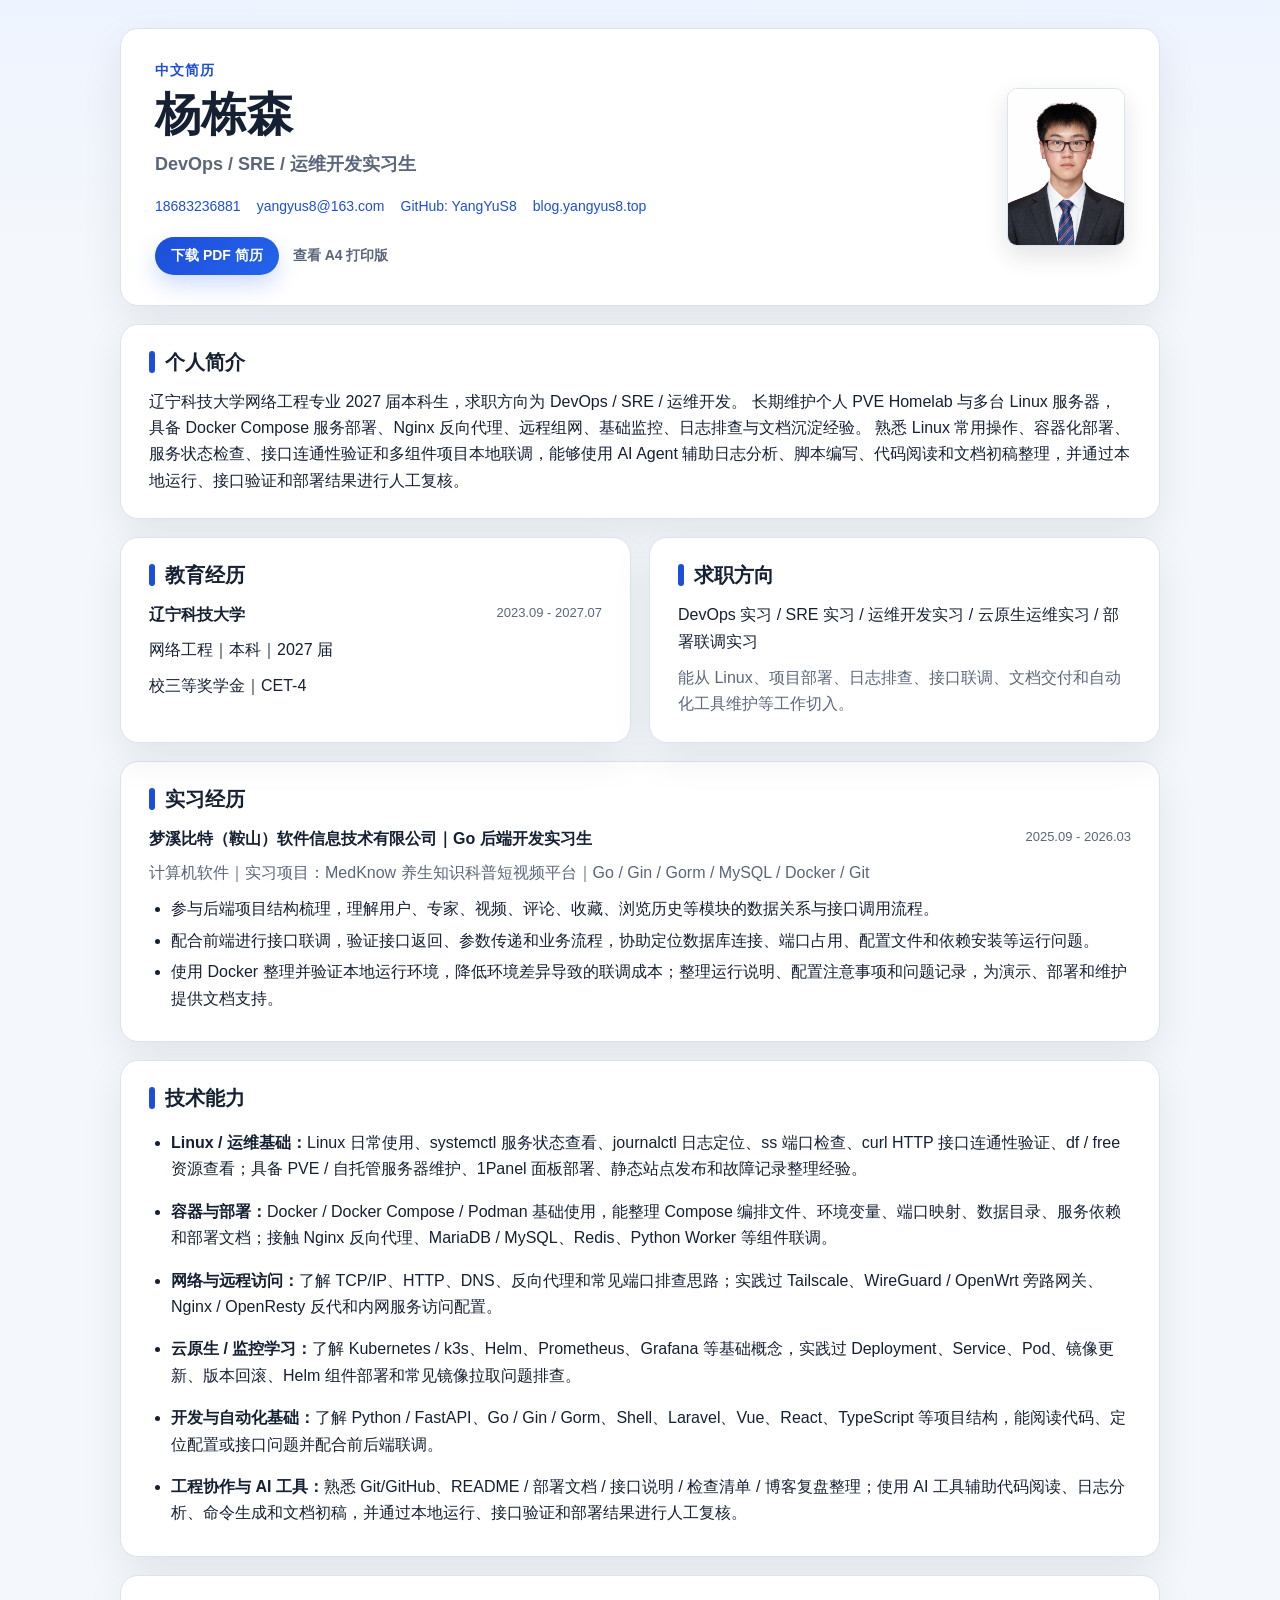
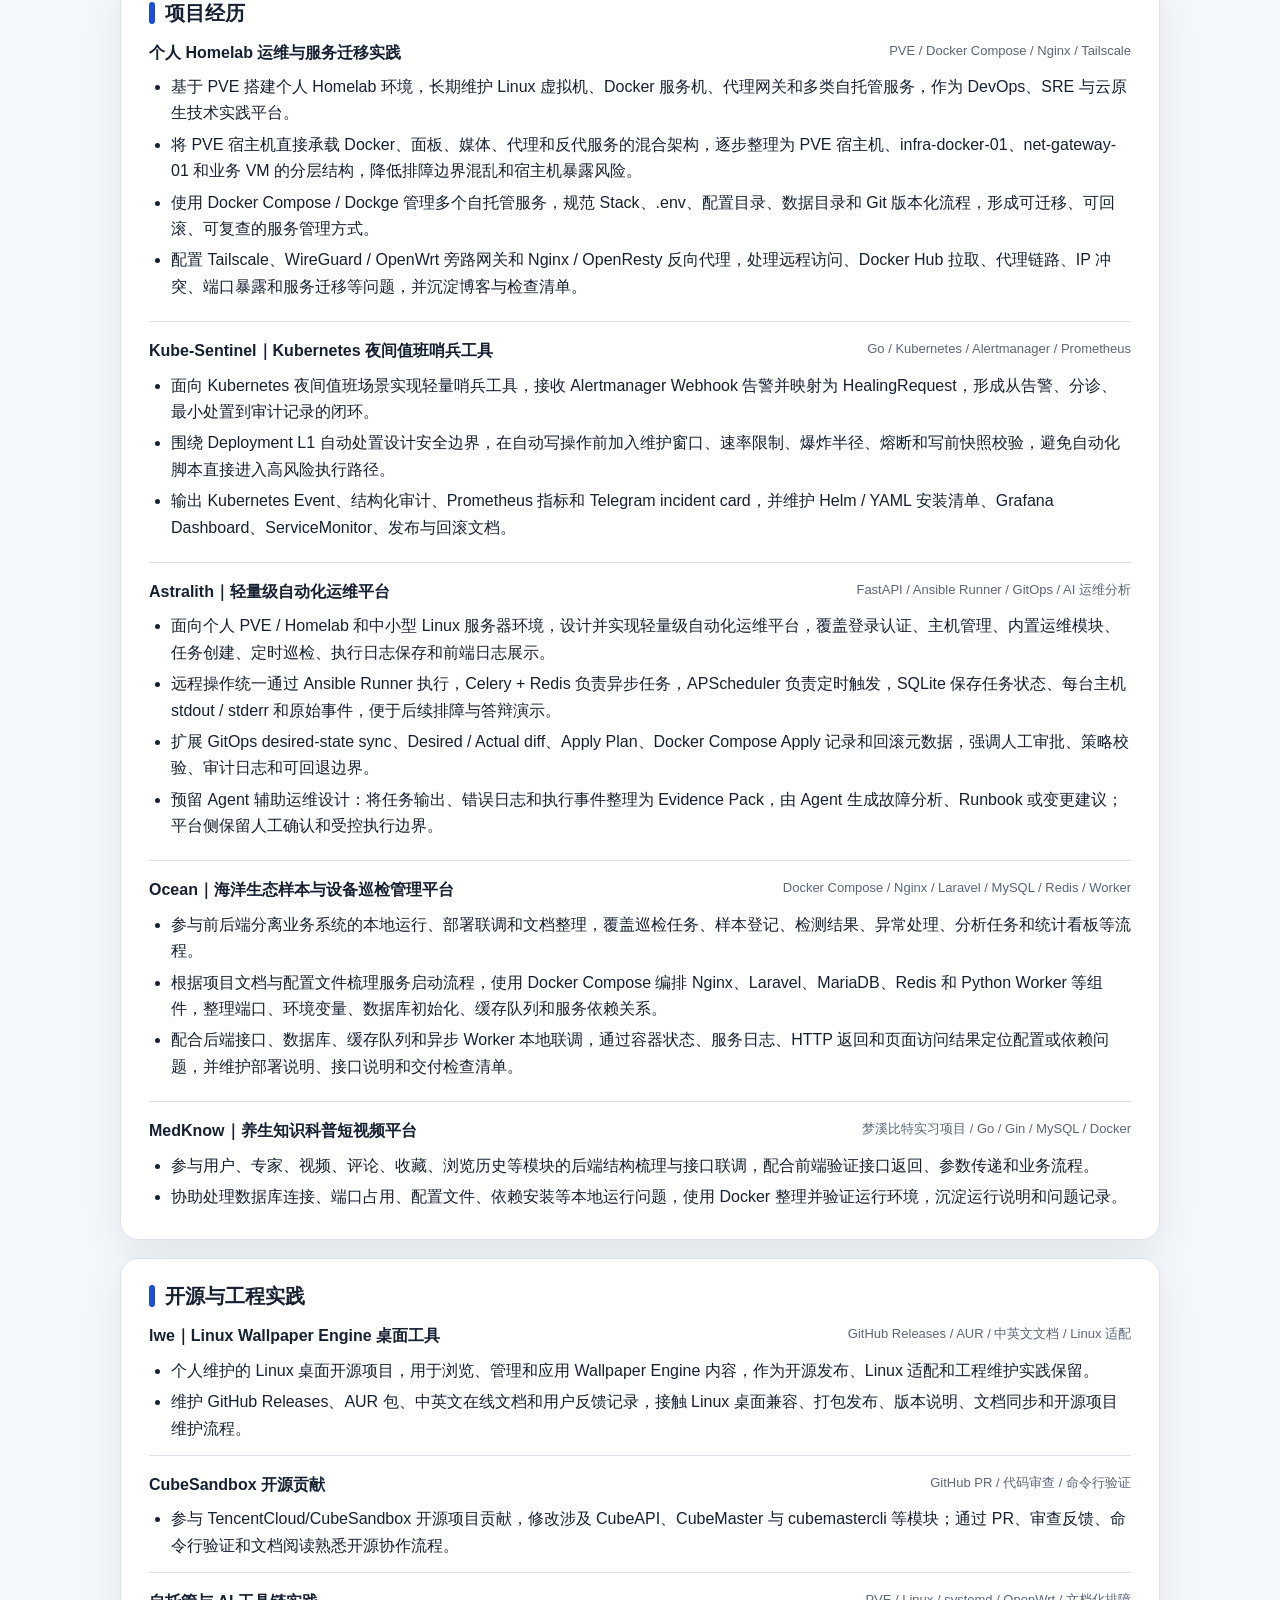
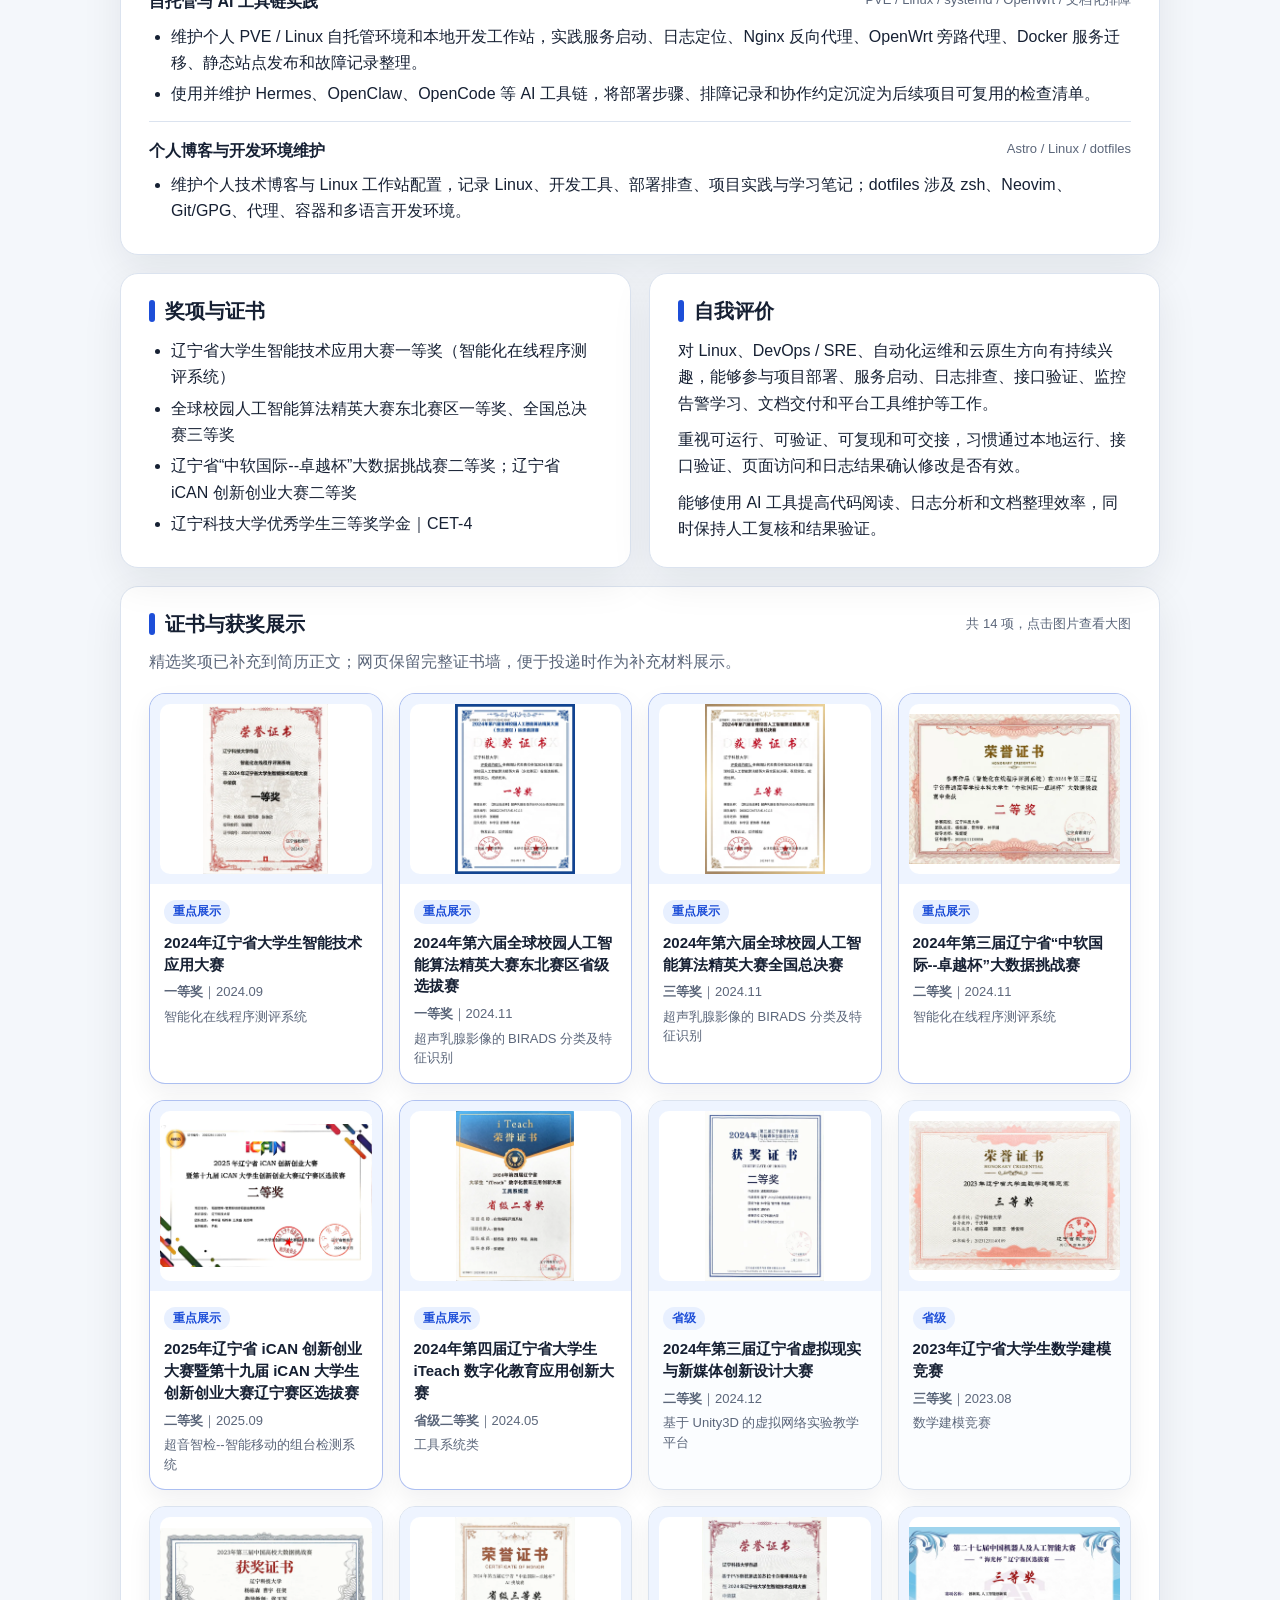
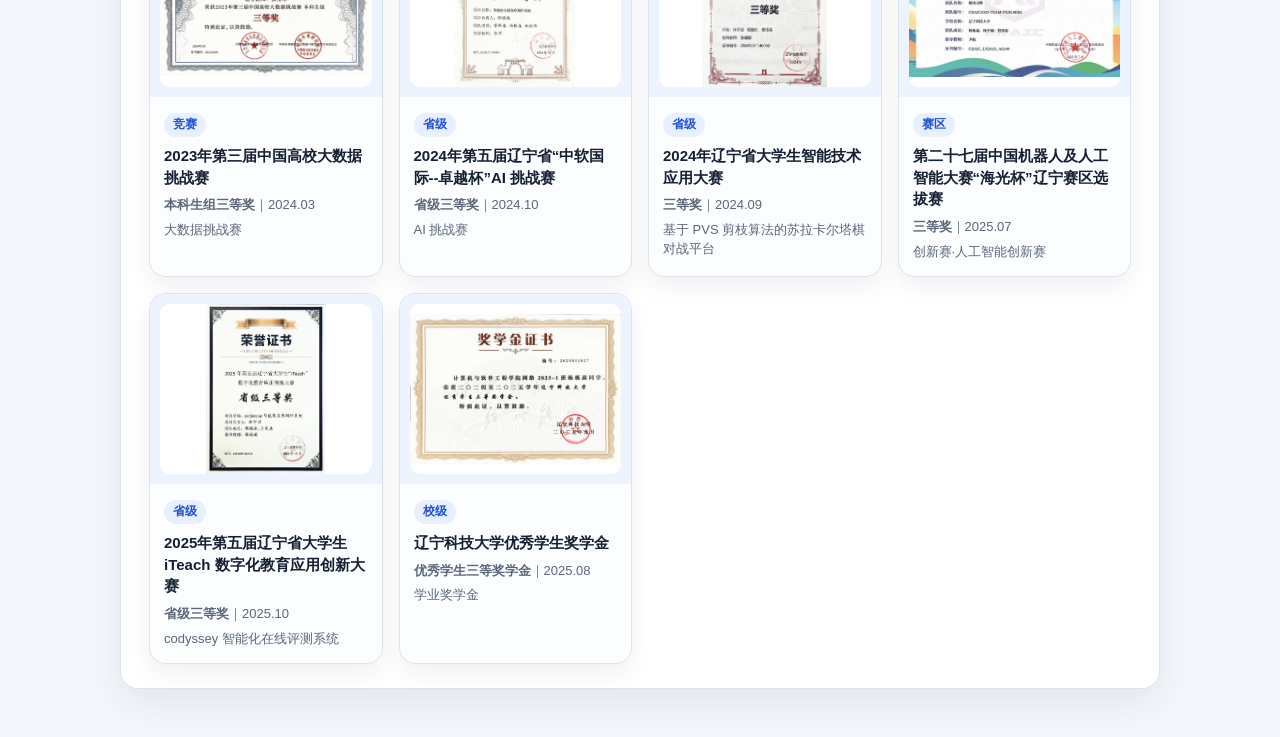
==== commit 4e0dd0b3: "docs: keep MedKnow internship project in resume" ====
--- a/site/index.html
+++ b/site/index.html
@@ -119,6 +119,13 @@
             <li>配合后端接口、数据库、缓存队列和异步 Worker 本地联调，通过容器状态、服务日志、HTTP 返回和页面访问结果定位配置或依赖问题，并维护部署说明、接口说明和交付检查清单。</li>
           </ul>
         </article>
+        <article class="item">
+          <div class="item-head"><strong>MedKnow｜养生知识科普短视频平台</strong><span>梦溪比特实习项目 / Go / Gin / MySQL / Docker</span></div>
+          <ul>
+            <li>参与用户、专家、视频、评论、收藏、浏览历史等模块的后端结构梳理与接口联调，配合前端验证接口返回、参数传递和业务流程。</li>
+            <li>协助处理数据库连接、端口占用、配置文件、依赖安装等本地运行问题，使用 Docker 整理并验证运行环境，沉淀运行说明和问题记录。</li>
+          </ul>
+        </article>
 
       </section>
 
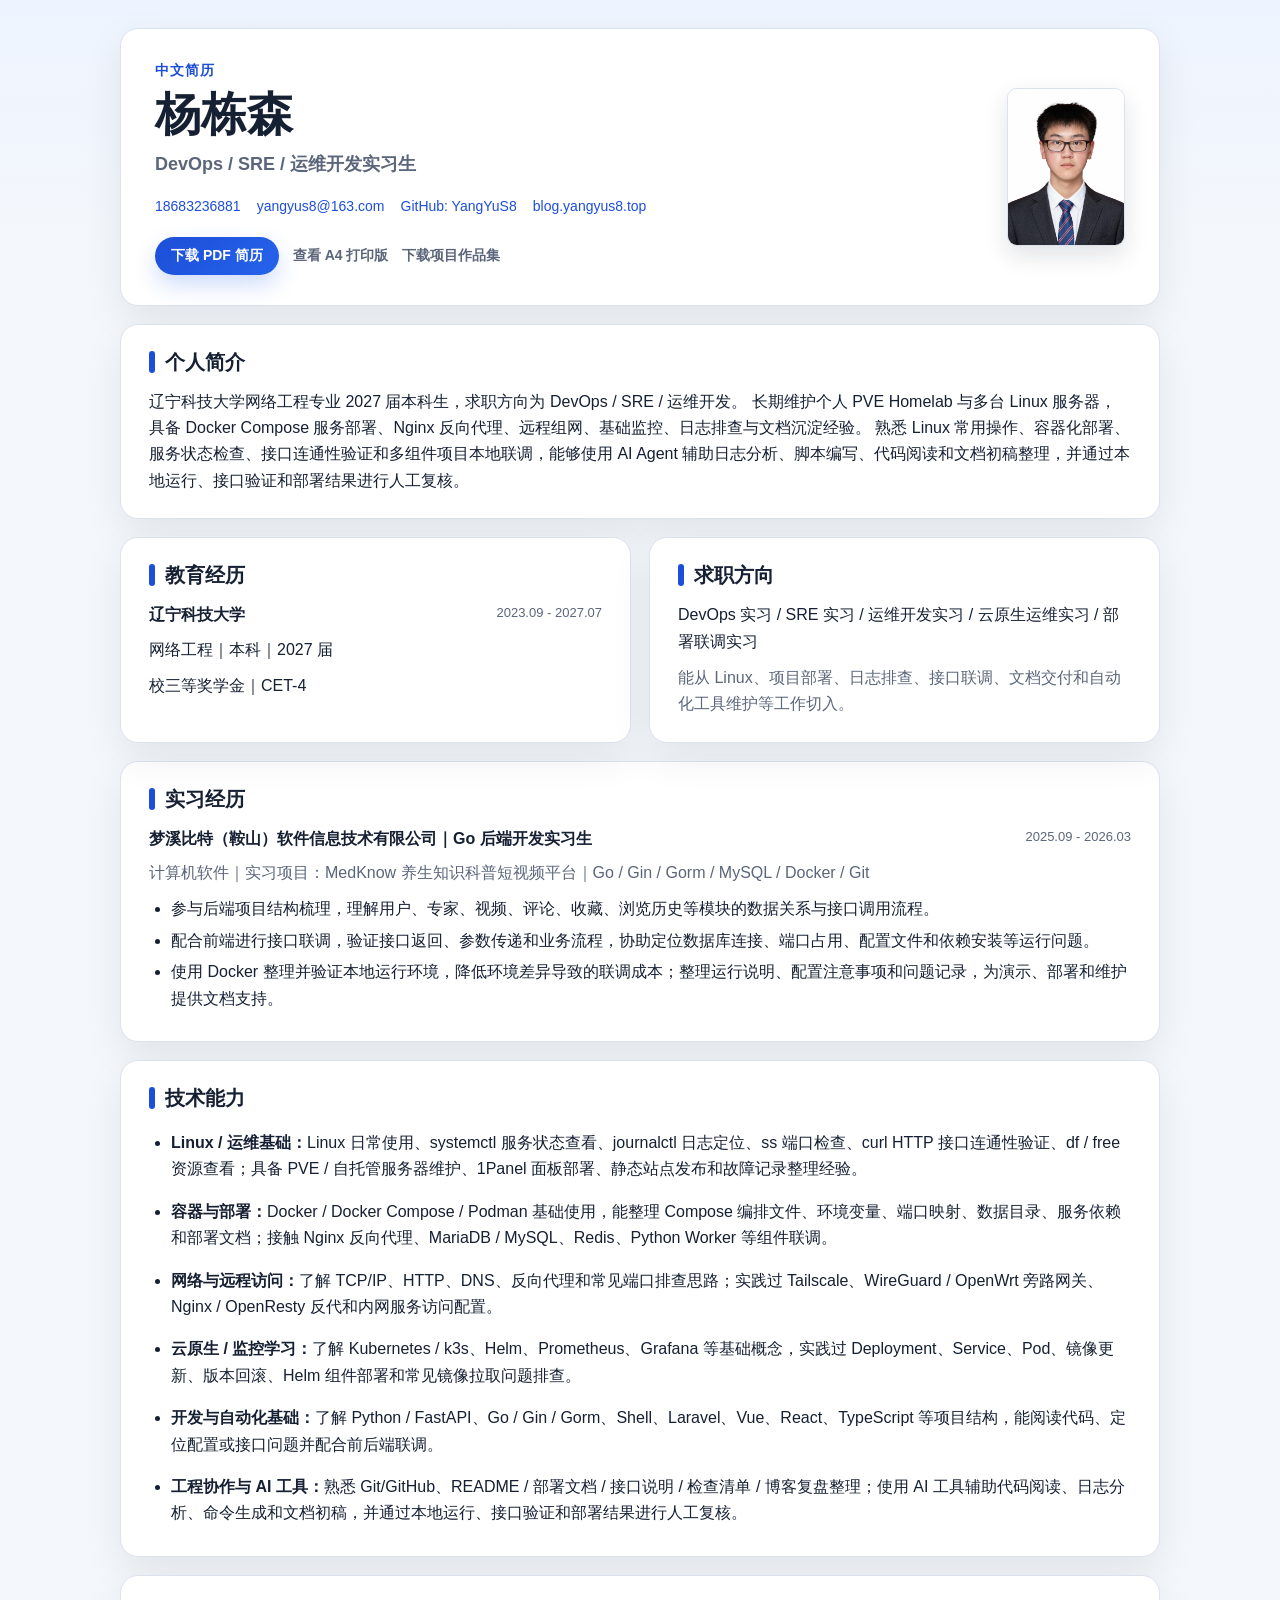
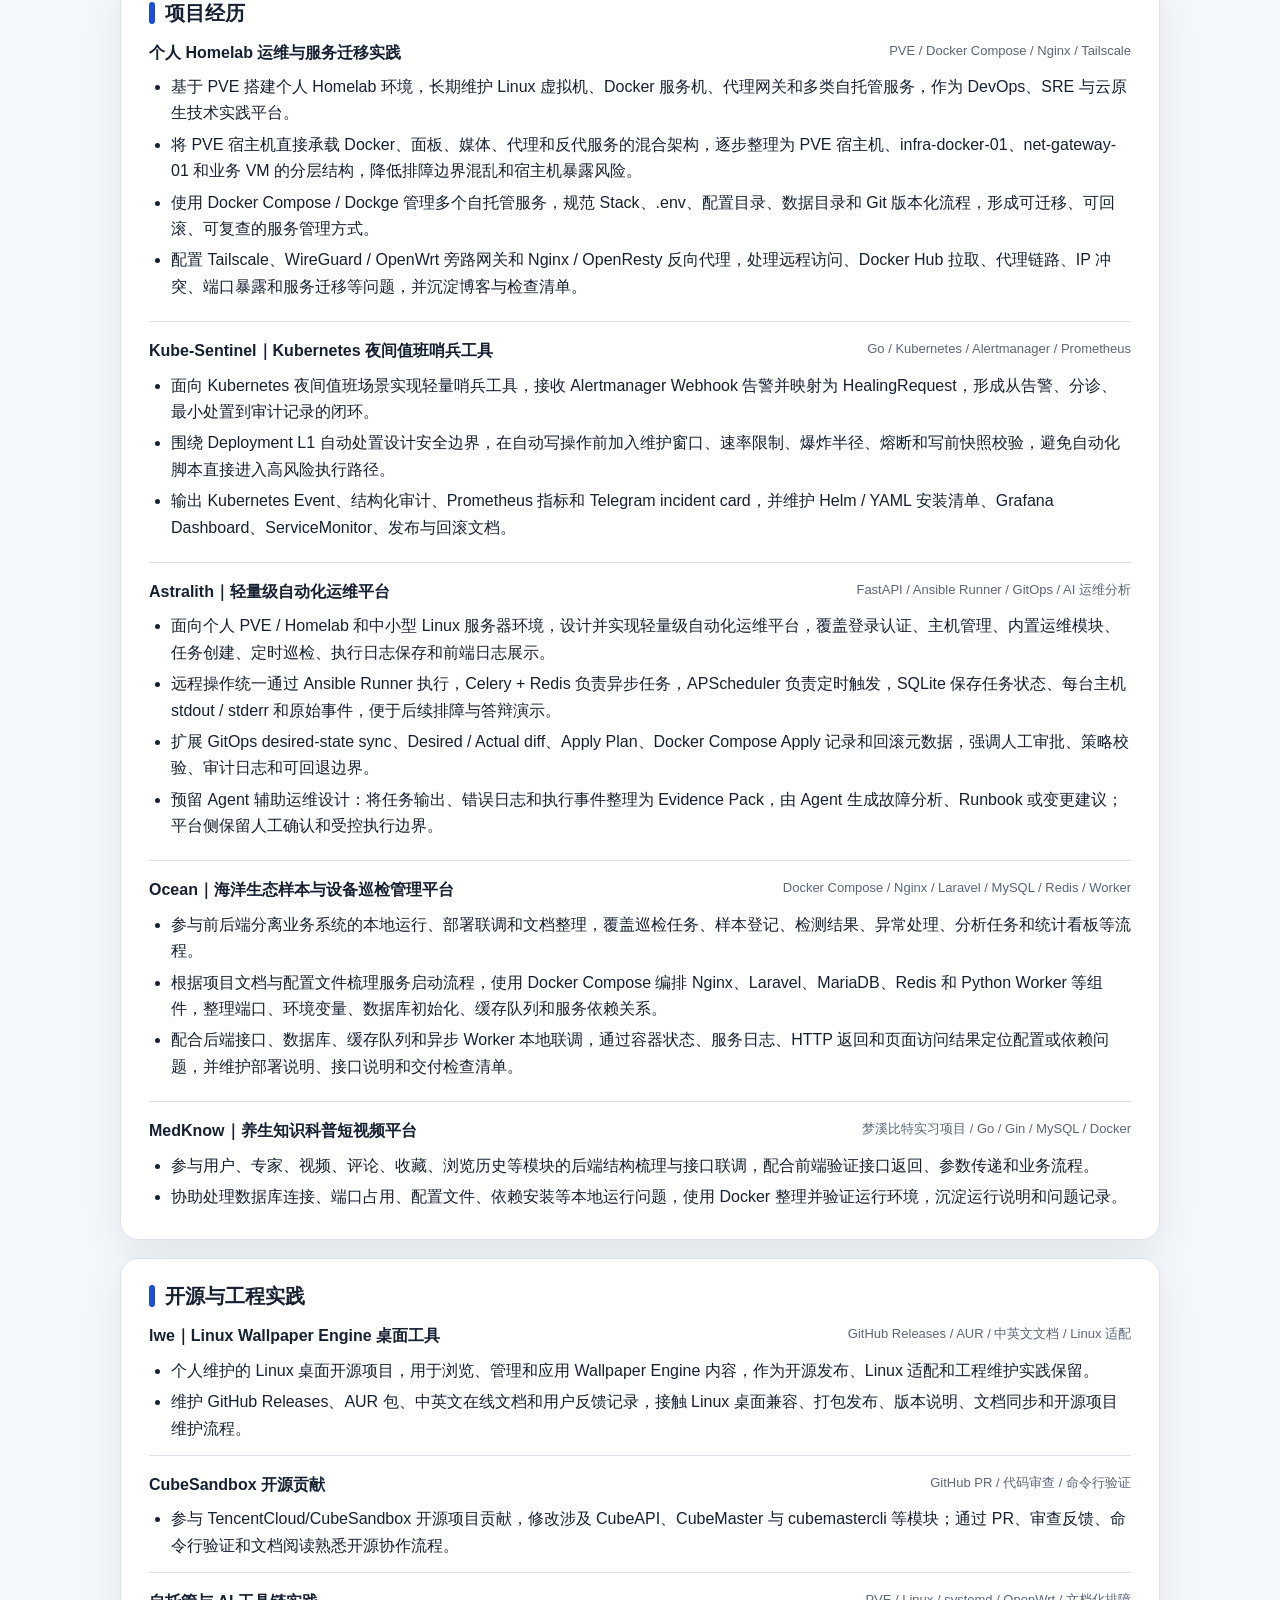
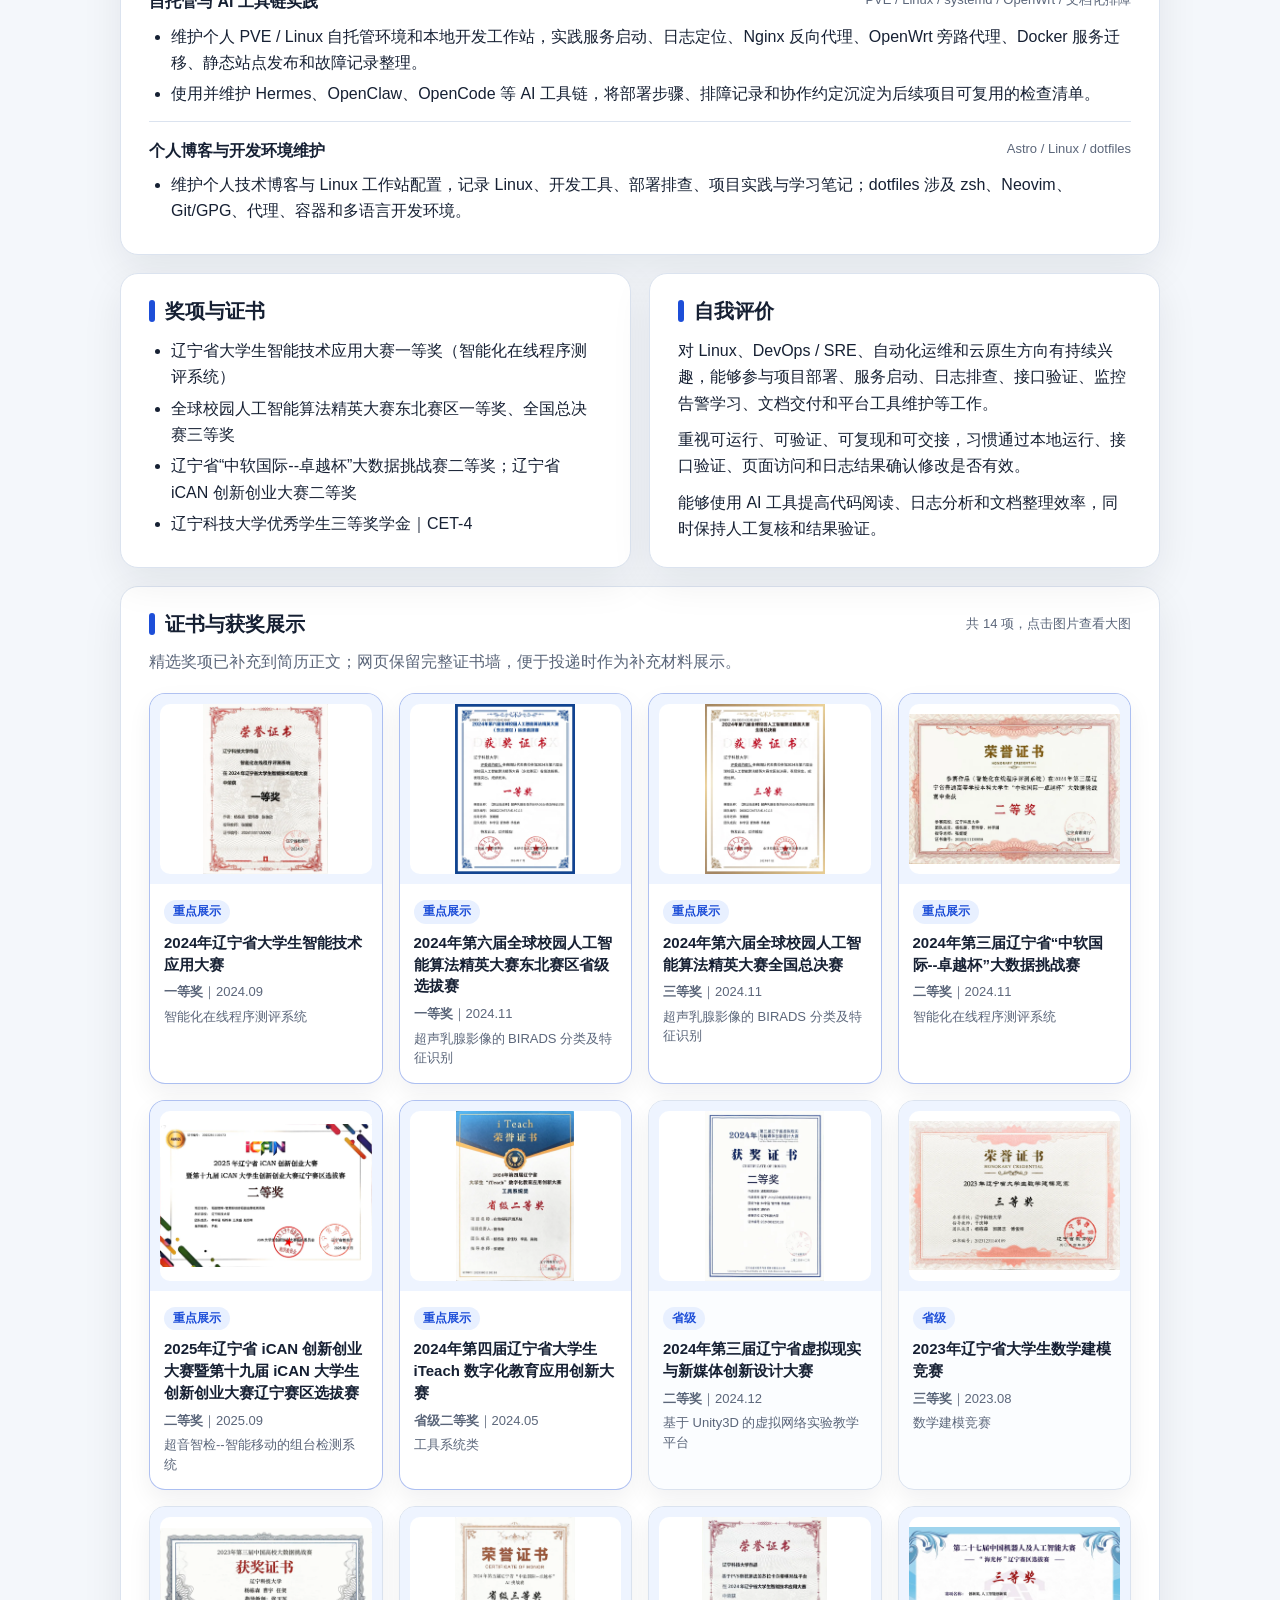
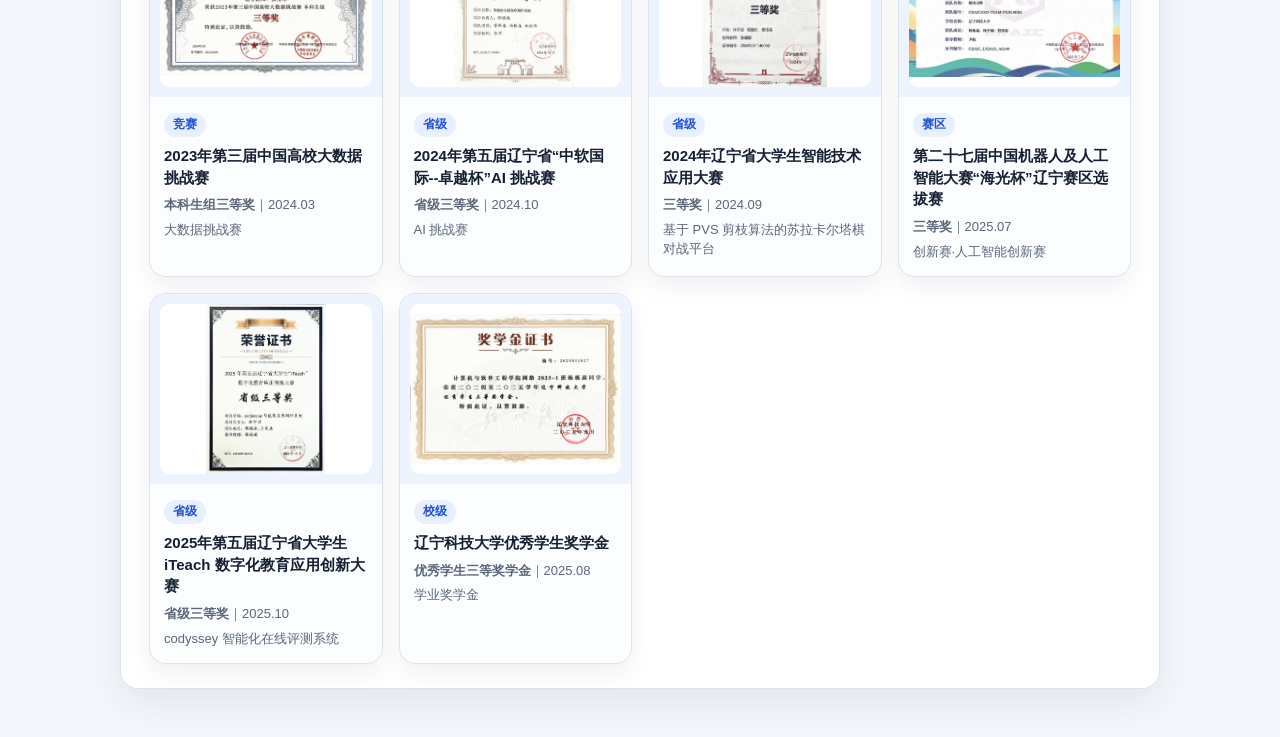
==== commit fbfa13e8: "docs: add DevOps SRE project portfolio" ====
--- a/site/index.html
+++ b/site/index.html
@@ -26,6 +26,7 @@
           <div class="hero-actions">
             <a class="download-button" href="resume.pdf" download>下载 PDF 简历</a>
             <a class="secondary-link" href="resume-print.html" target="_blank" rel="noreferrer">查看 A4 打印版</a>
+            <a class="secondary-link" href="devops-sre-portfolio.pdf" download>下载项目作品集</a>
           </div>
         </div>
         <figure class="portrait" aria-label="一寸照">
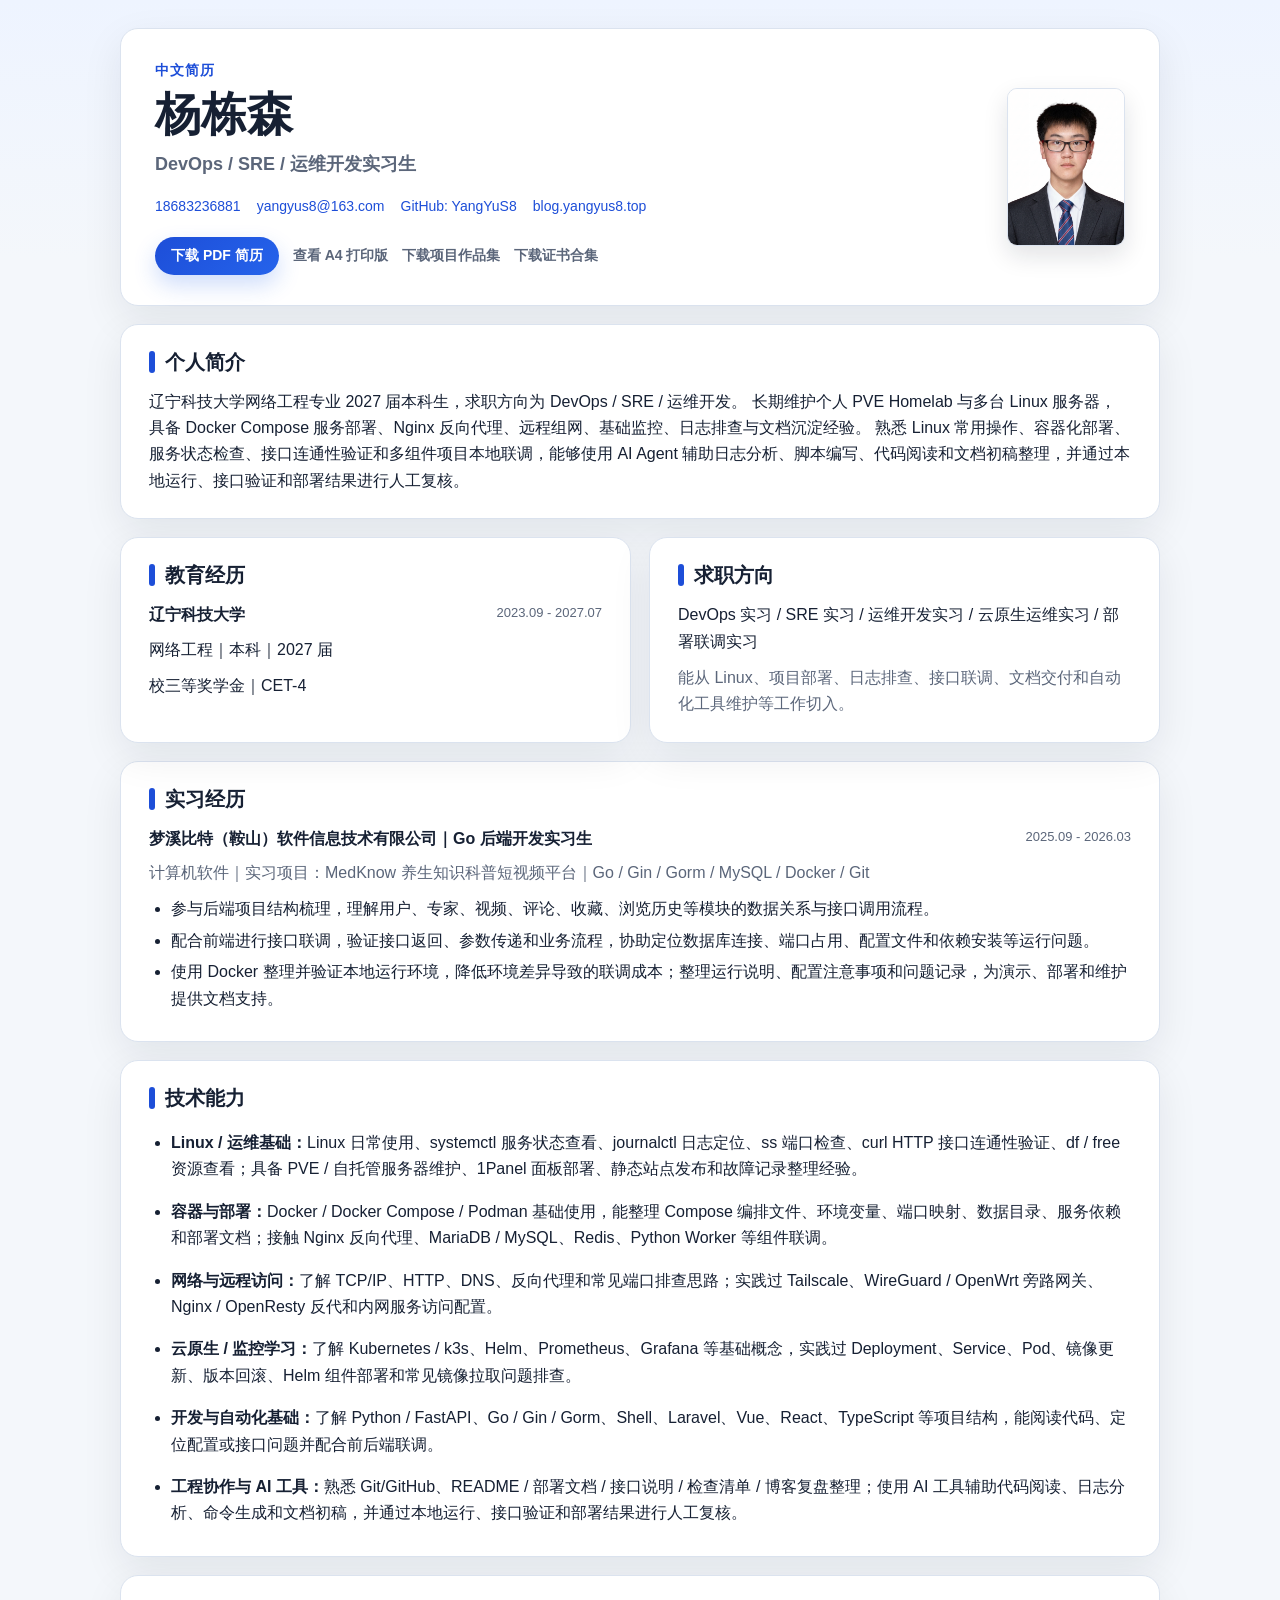
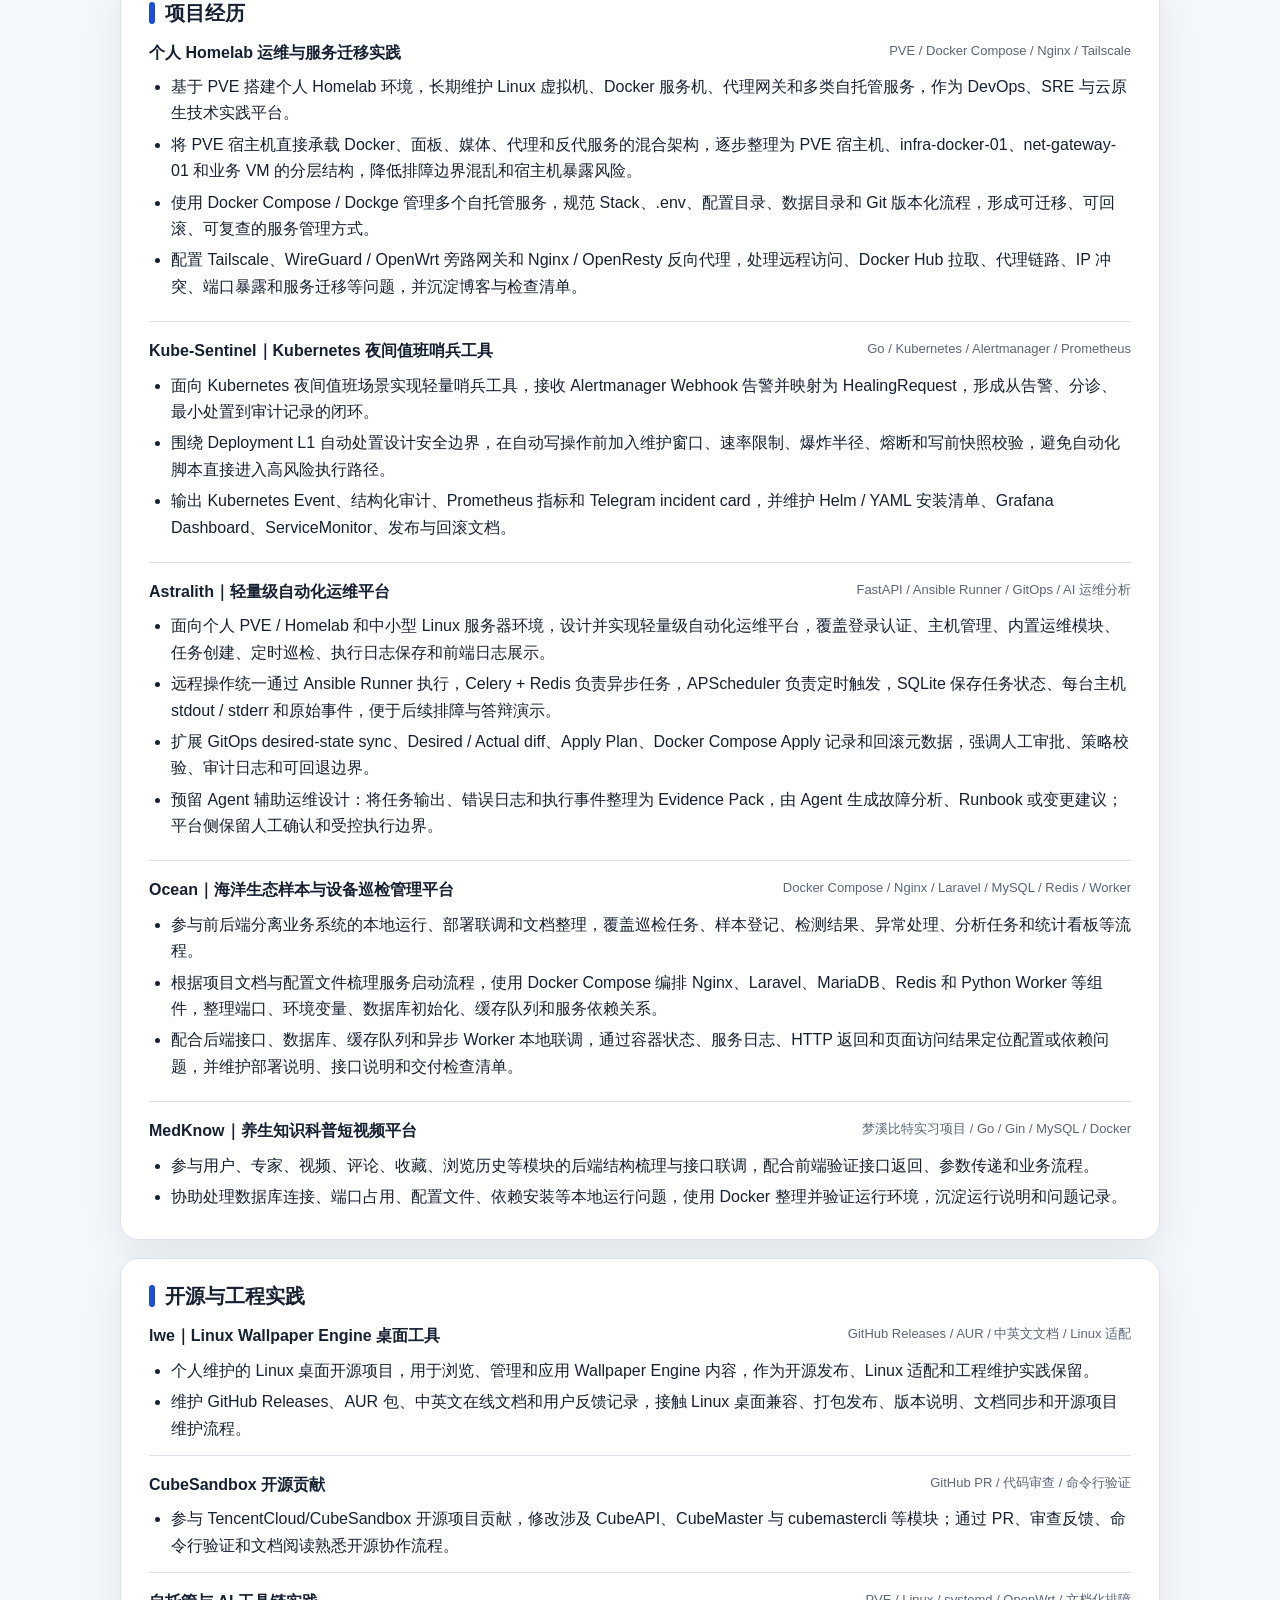
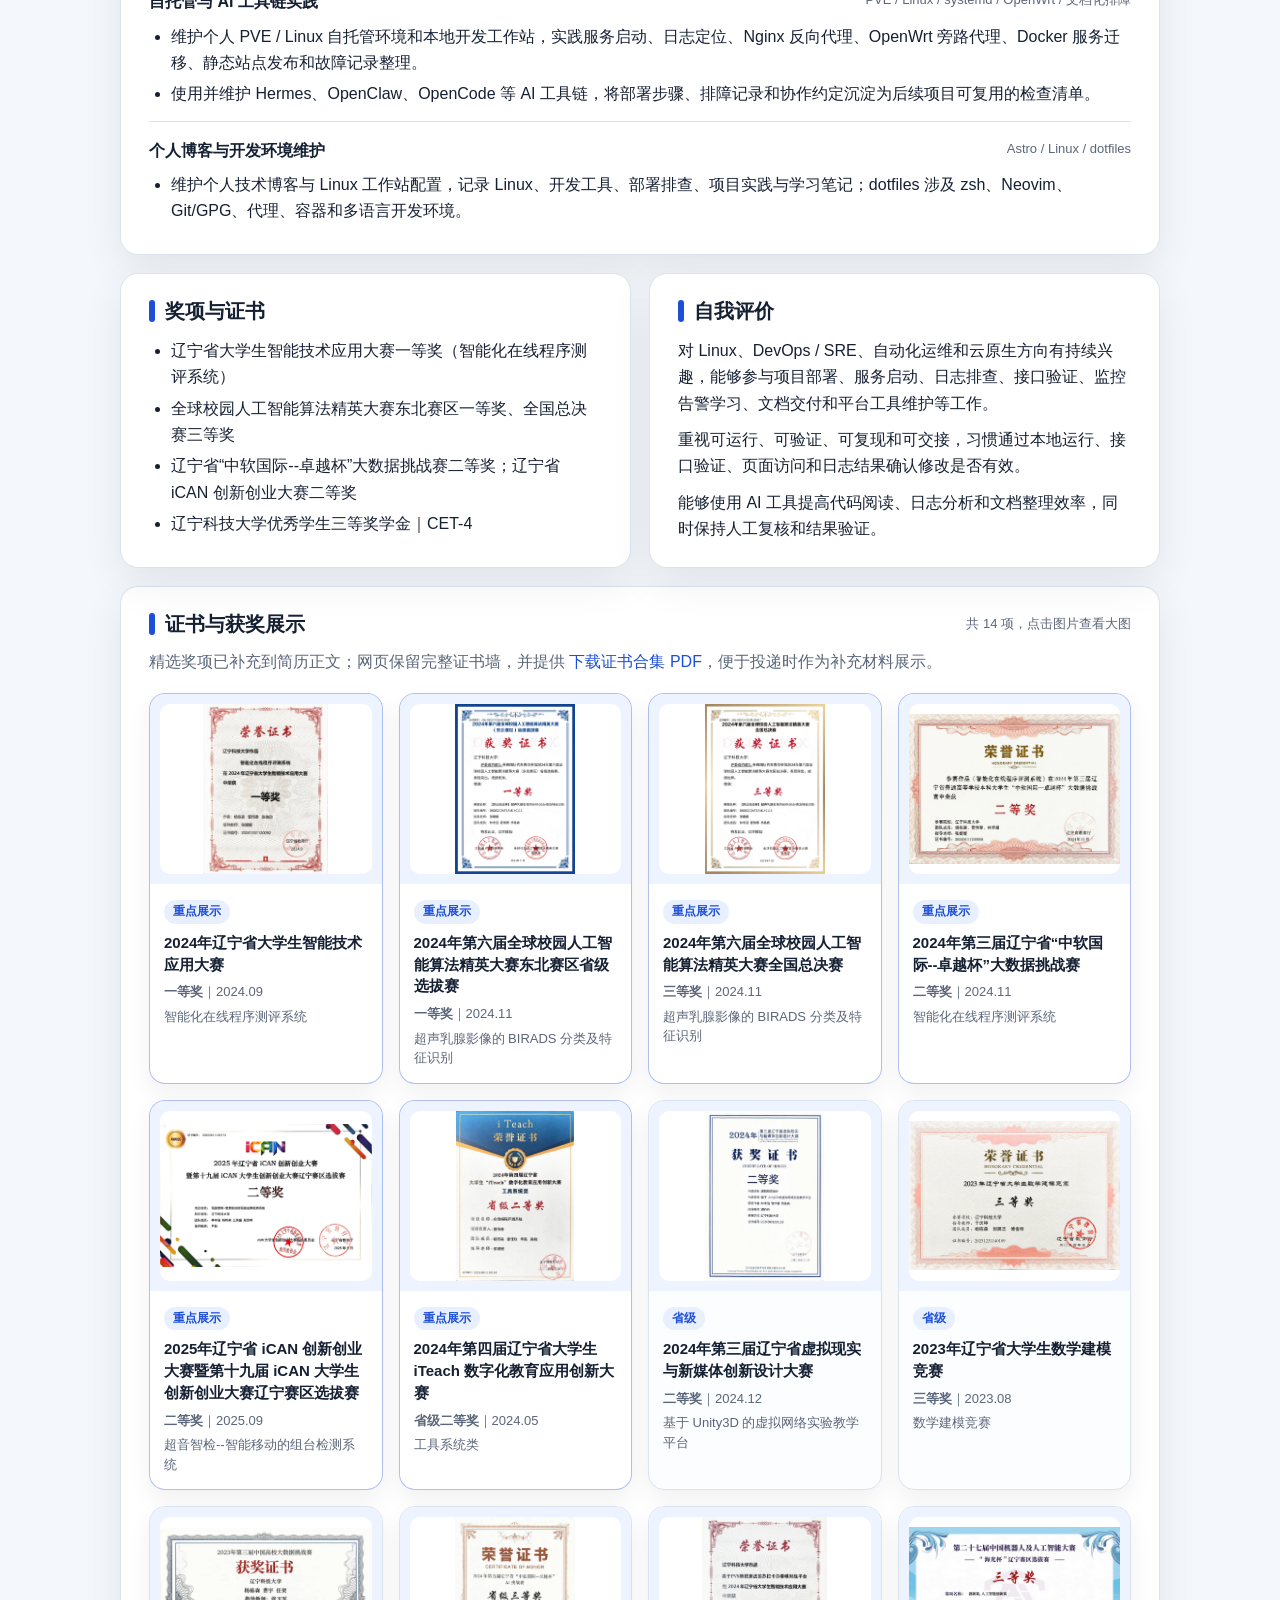
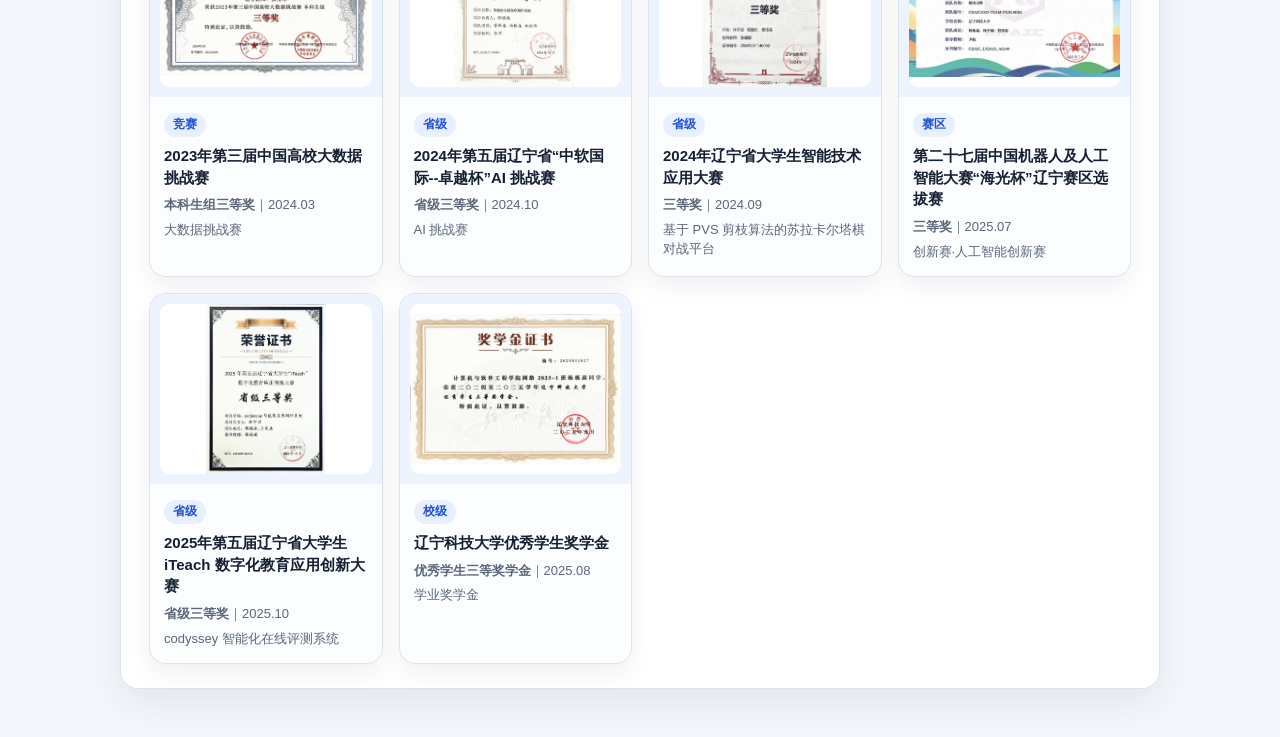
==== commit 99645873: "docs: add downloadable certificates portfolio" ====
--- a/site/index.html
+++ b/site/index.html
@@ -27,6 +27,7 @@
             <a class="download-button" href="resume.pdf" download>下载 PDF 简历</a>
             <a class="secondary-link" href="resume-print.html" target="_blank" rel="noreferrer">查看 A4 打印版</a>
             <a class="secondary-link" href="devops-sre-portfolio.pdf" download>下载项目作品集</a>
+            <a class="secondary-link" href="certificates.pdf" download>下载证书合集</a>
           </div>
         </div>
         <figure class="portrait" aria-label="一寸照">
@@ -183,7 +184,7 @@
           <h2>证书与获奖展示</h2>
           <span>共 14 项，点击图片查看大图</span>
         </div>
-        <p class="muted">精选奖项已补充到简历正文；网页保留完整证书墙，便于投递时作为补充材料展示。</p>
+        <p class="muted">精选奖项已补充到简历正文；网页保留完整证书墙，并提供 <a href="certificates.pdf" download>下载证书合集 PDF</a>，便于投递时作为补充材料展示。</p>
         <div class="certificate-grid">
         <article class="certificate-card featured">
           <a href="assets/certificates/2024-liaoning-intelligent-tech-ojs-first.webp" target="_blank" rel="noreferrer">
